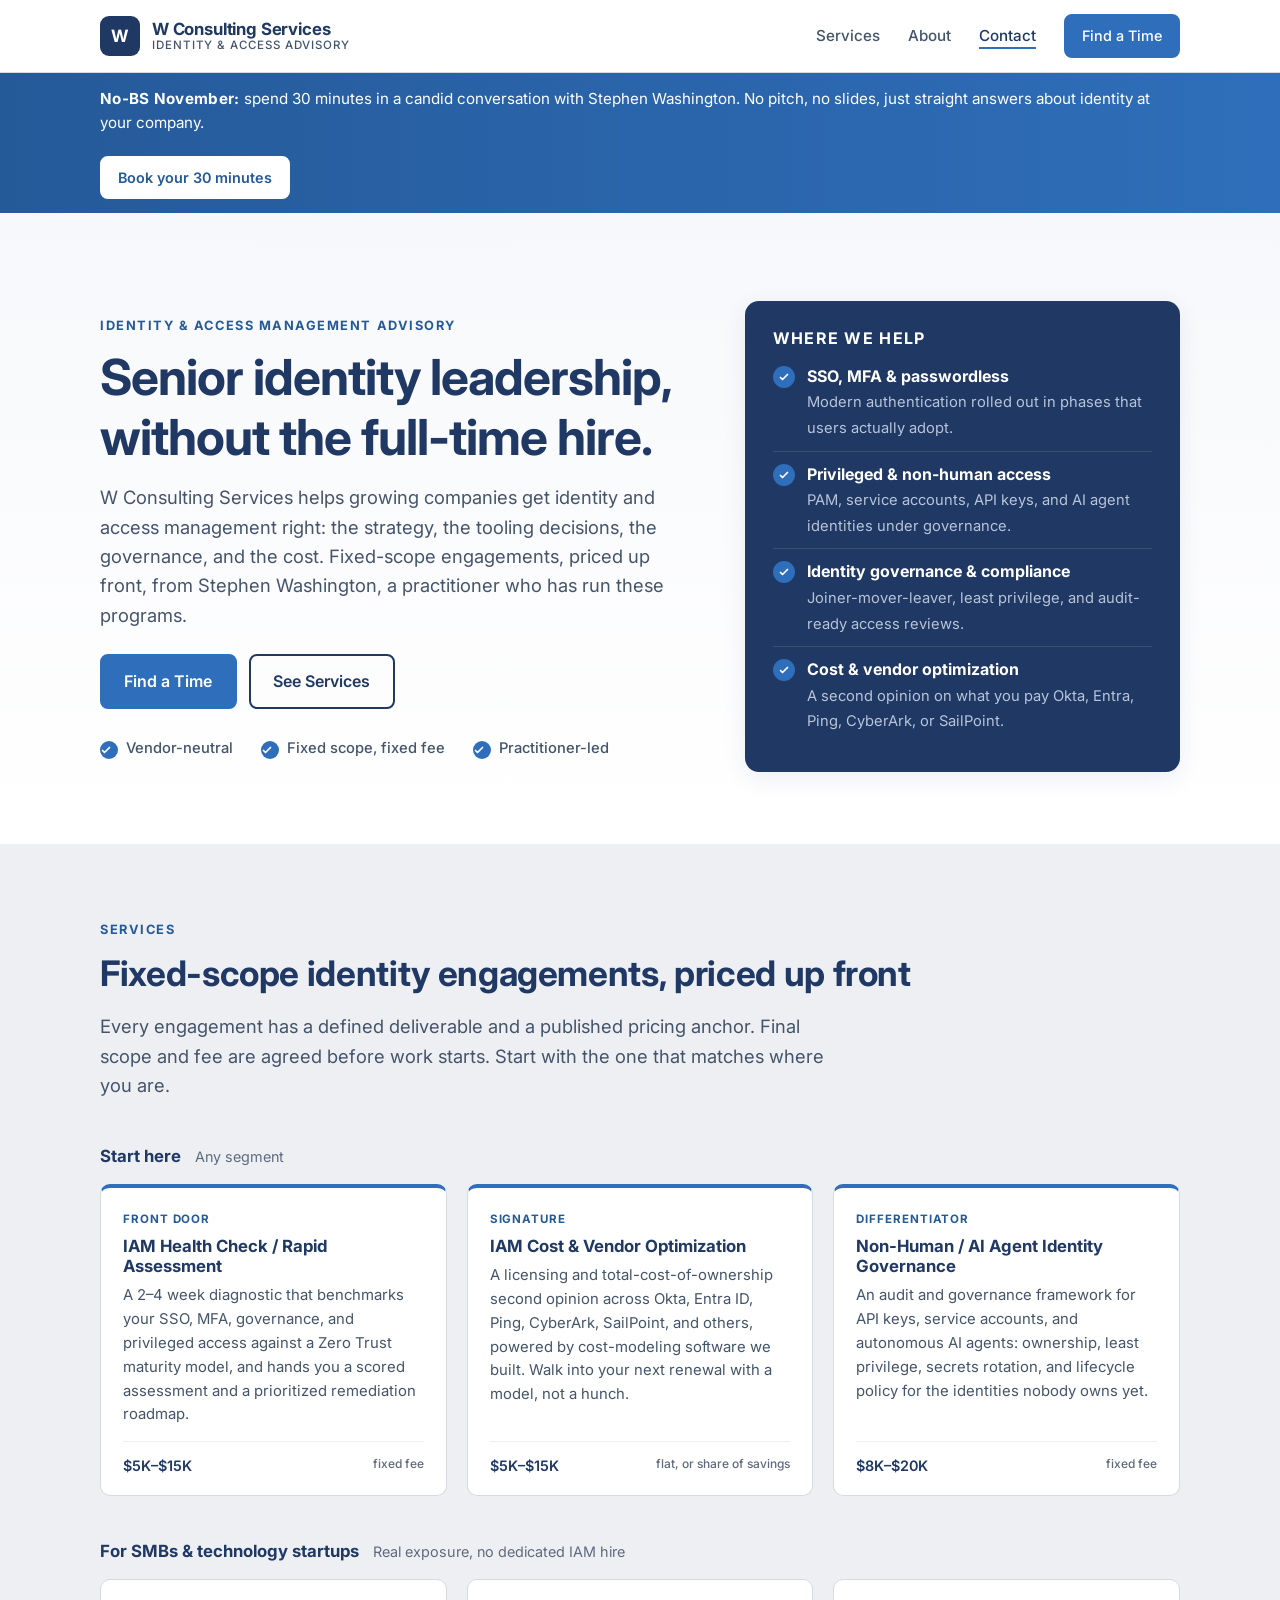
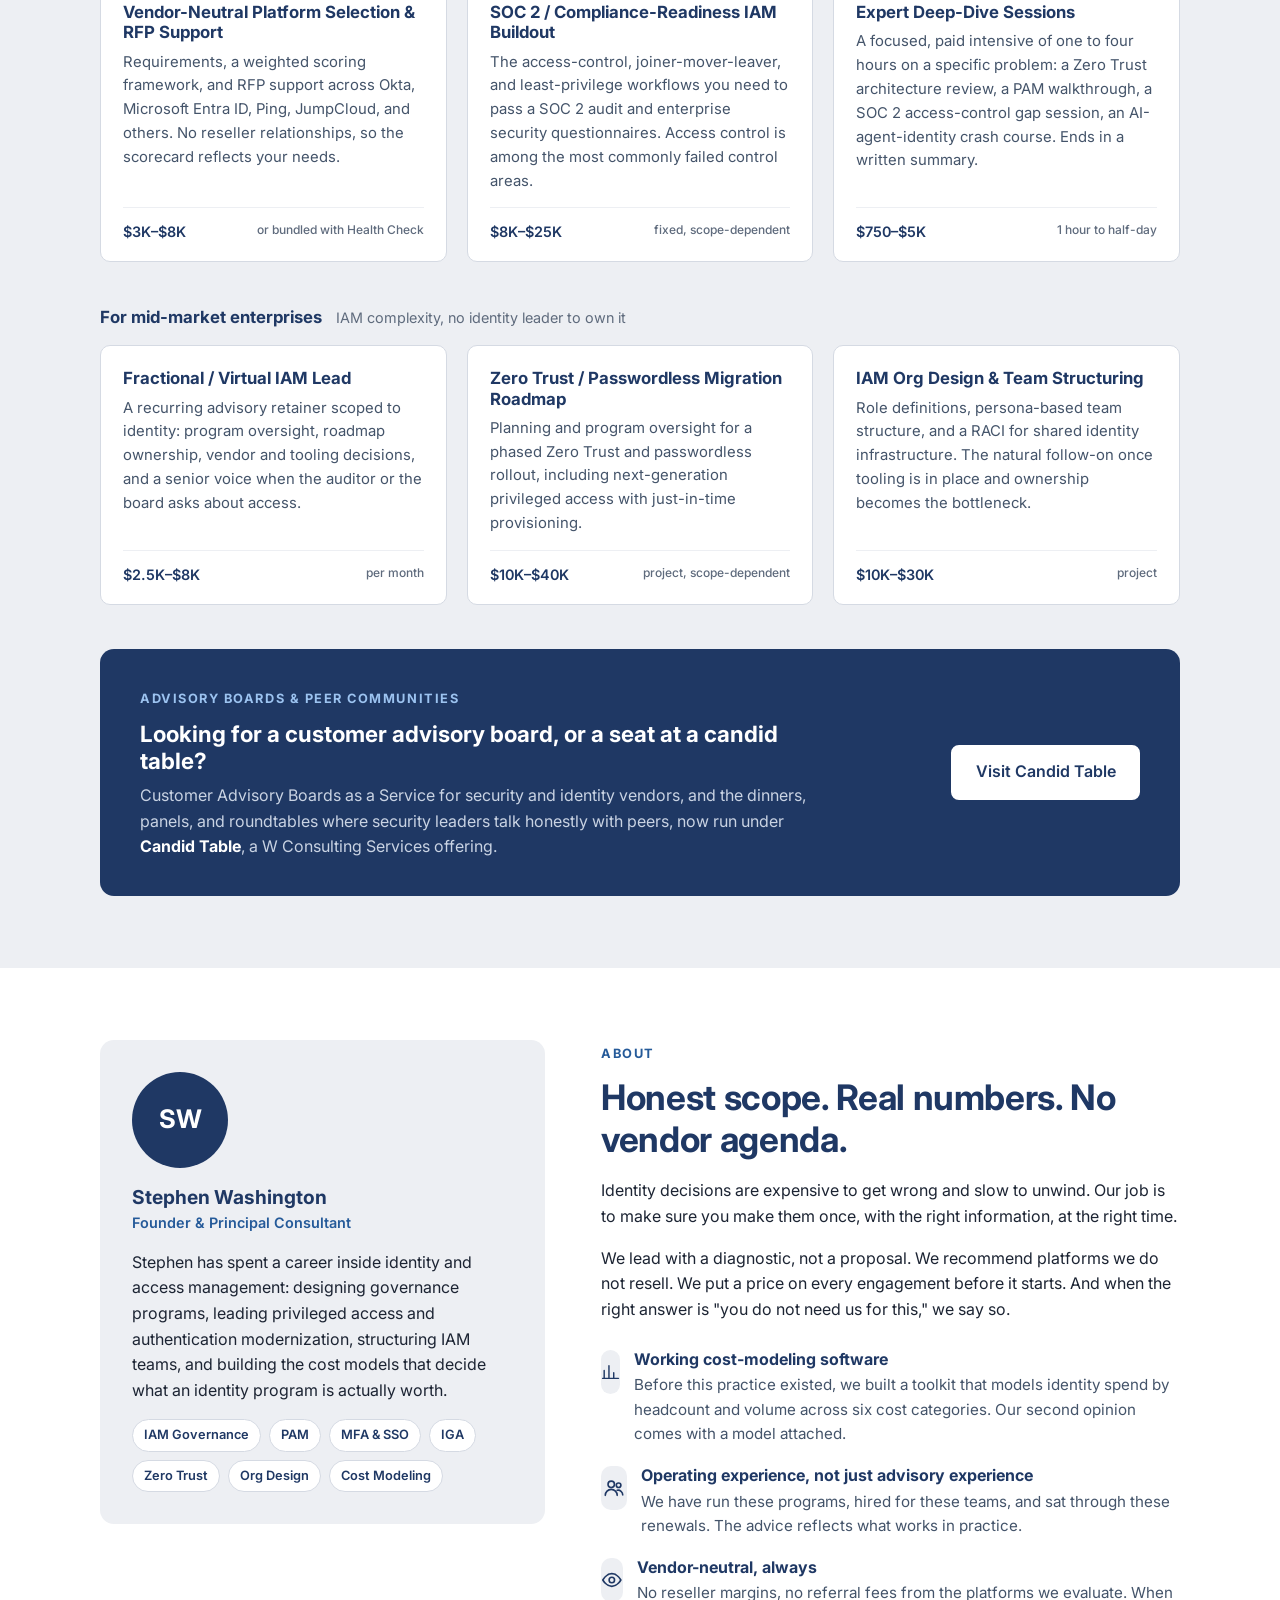
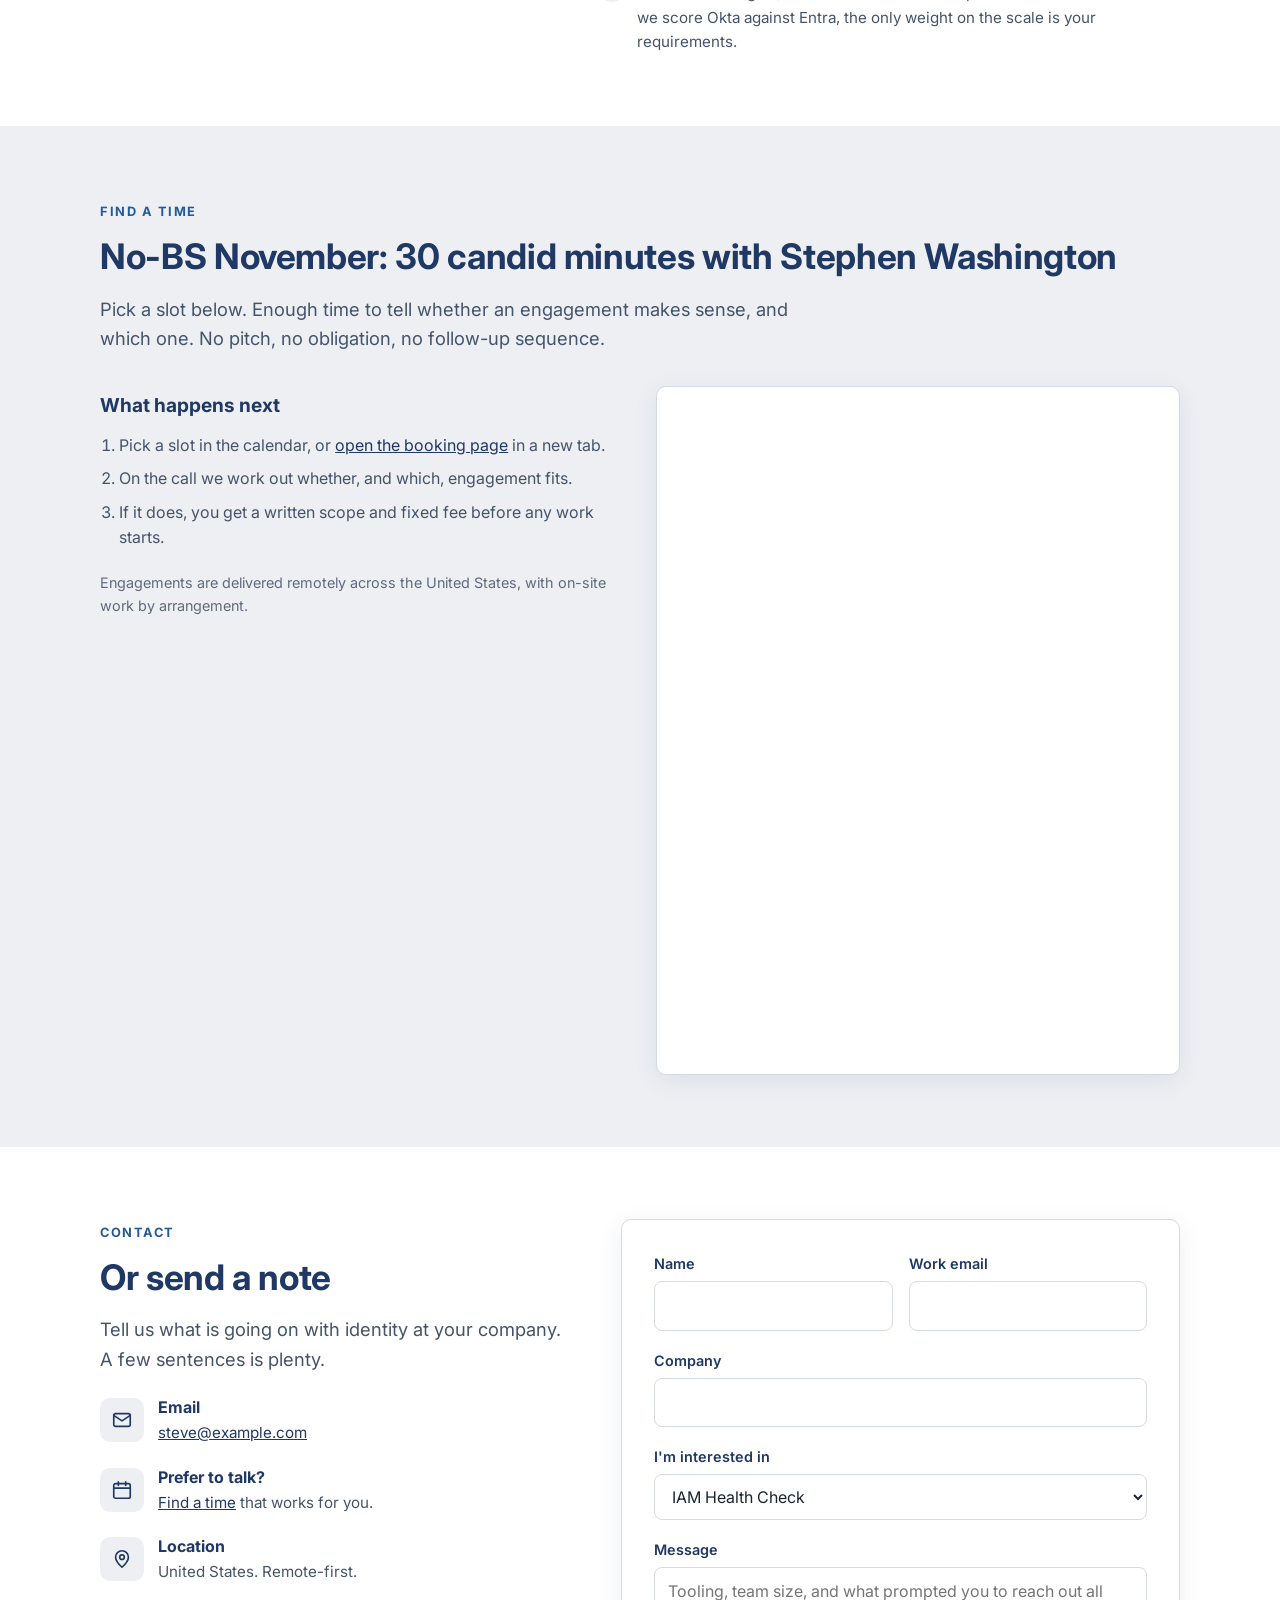
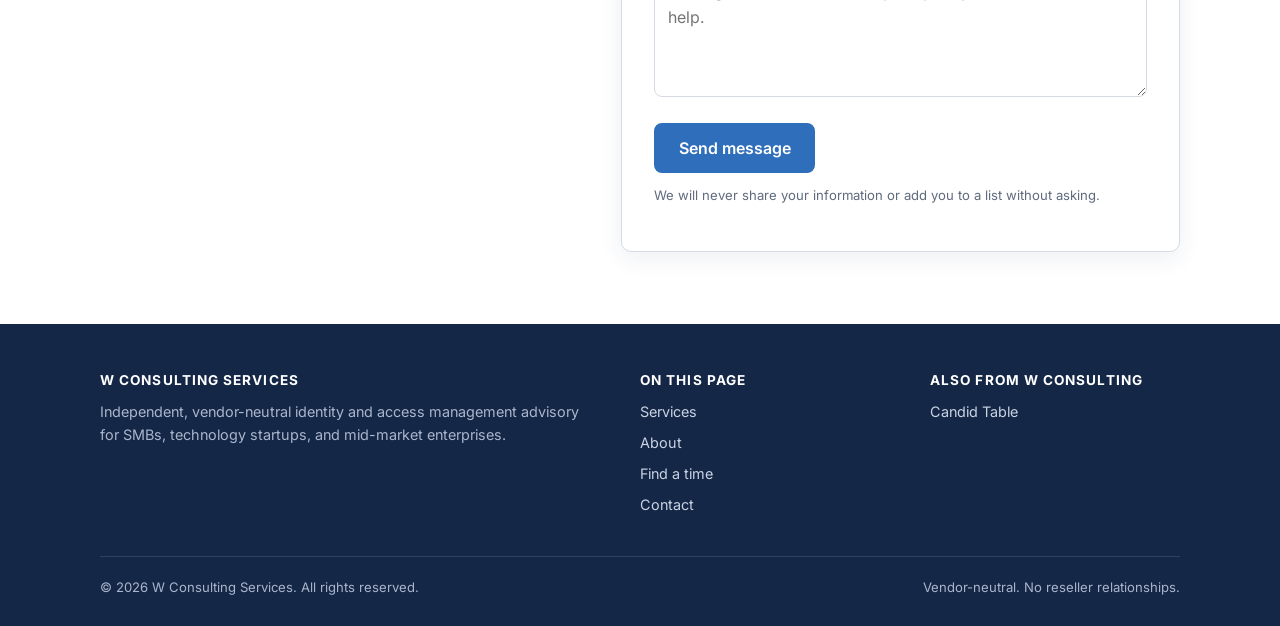
==== index.html @ 92d04540 "Switch accent color from green to professional blue Rename the accent token, use #2F6EBA for buttons" ====
<!DOCTYPE html>
<html lang="en">
<head>
<meta charset="utf-8">
<meta name="viewport" content="width=device-width, initial-scale=1">
<title>W Consulting Services | Vendor-Neutral IAM Advisory</title>
<meta name="description" content="W Consulting Services is an independent identity and access management advisory practice for SMBs, technology startups, and mid-market enterprises. Fixed-scope engagements, vendor-neutral advice.">
<link rel="preconnect" href="https://fonts.googleapis.com">
<link rel="preconnect" href="https://fonts.gstatic.com" crossorigin>
<link href="https://fonts.googleapis.com/css2?family=Inter:wght@400;500;600;700&display=swap" rel="stylesheet">
<link rel="stylesheet" href="css/styles.css">
<link rel="icon" href="data:image/svg+xml,%3Csvg xmlns='http://www.w3.org/2000/svg' viewBox='0 0 64 64'%3E%3Crect width='64' height='64' rx='14' fill='%231F3864'/%3E%3Ctext x='32' y='44' font-family='Inter,Arial,sans-serif' font-size='36' font-weight='700' fill='%23FFFFFF' text-anchor='middle'%3EW%3C/text%3E%3C/svg%3E">
</head>
<body>
<header class="site-header">
  <div class="container nav">
    <a class="brand" href="#top" aria-label="W Consulting Services home">
      <span class="brand-mark"><svg width="24" height="24" viewBox="0 0 24 24" aria-hidden="true"><text x="12" y="18" font-family="Inter,Arial,sans-serif" font-size="17" font-weight="700" fill="#FFFFFF" text-anchor="middle">W</text></svg></span>
      <span class="brand-name">W Consulting Services<small>Identity &amp; Access Advisory</small></span>
    </a>
    <button class="nav-toggle" aria-label="Toggle navigation" aria-expanded="false" aria-controls="nav-links"><span></span><span></span><span></span></button>
    <ul class="nav-links" id="nav-links">
      <li><a href="#services">Services</a></li>
      <li><a href="#about">About</a></li>
      <li><a href="#contact">Contact</a></li>
      <li><a class="btn btn-primary" href="#schedule">Find a Time</a></li>
    </ul>
  </div>
</header>
<main id="top">

<div class="promo" role="region" aria-label="No-BS November special">
  <div class="container">
    <span><strong>No-BS November:</strong> spend 30 minutes in a candid conversation with Stephen Washington. No pitch, no slides, just straight answers about identity at your company.</span>
    <a class="btn" data-booking href="https://calendar.app.google/3QA8uuYChjPQmaer5">Book your 30 minutes</a>
  </div>
</div>

<section class="hero">
  <div class="container hero-grid">
    <div>
      <span class="eyebrow">Identity &amp; Access Management Advisory</span>
      <h1>Senior identity leadership, without the full-time hire.</h1>
      <p class="lead">W Consulting Services helps growing companies get identity and access management right: the strategy, the tooling decisions, the governance, and the cost. Fixed-scope engagements, priced up front, from Stephen Washington, a practitioner who has run these programs.</p>
      <div class="btn-row">
        <a class="btn btn-primary" href="#schedule">Find a Time</a>
        <a class="btn btn-outline" href="#services">See Services</a>
      </div>
      <div class="trust">
        <span><span class="check"><svg width="12" height="12" viewBox="0 0 24 24" fill="none" stroke="#fff" stroke-width="3.5" stroke-linecap="round" stroke-linejoin="round"><path d="M5 13l4 4L19 7"/></svg></span>Vendor-neutral</span>
        <span><span class="check"><svg width="12" height="12" viewBox="0 0 24 24" fill="none" stroke="#fff" stroke-width="3.5" stroke-linecap="round" stroke-linejoin="round"><path d="M5 13l4 4L19 7"/></svg></span>Fixed scope, fixed fee</span>
        <span><span class="check"><svg width="12" height="12" viewBox="0 0 24 24" fill="none" stroke="#fff" stroke-width="3.5" stroke-linecap="round" stroke-linejoin="round"><path d="M5 13l4 4L19 7"/></svg></span>Practitioner-led</span>
      </div>
    </div>
    <aside class="hero-panel">
      <h3>Where we help</h3>
      <ul>
        <li><span class="check"><svg width="12" height="12" viewBox="0 0 24 24" fill="none" stroke="#fff" stroke-width="3.5" stroke-linecap="round" stroke-linejoin="round"><path d="M5 13l4 4L19 7"/></svg></span><div><strong>SSO, MFA &amp; passwordless</strong><span>Modern authentication rolled out in phases that users actually adopt.</span></div></li>
        <li><span class="check"><svg width="12" height="12" viewBox="0 0 24 24" fill="none" stroke="#fff" stroke-width="3.5" stroke-linecap="round" stroke-linejoin="round"><path d="M5 13l4 4L19 7"/></svg></span><div><strong>Privileged &amp; non-human access</strong><span>PAM, service accounts, API keys, and AI agent identities under governance.</span></div></li>
        <li><span class="check"><svg width="12" height="12" viewBox="0 0 24 24" fill="none" stroke="#fff" stroke-width="3.5" stroke-linecap="round" stroke-linejoin="round"><path d="M5 13l4 4L19 7"/></svg></span><div><strong>Identity governance &amp; compliance</strong><span>Joiner-mover-leaver, least privilege, and audit-ready access reviews.</span></div></li>
        <li><span class="check"><svg width="12" height="12" viewBox="0 0 24 24" fill="none" stroke="#fff" stroke-width="3.5" stroke-linecap="round" stroke-linejoin="round"><path d="M5 13l4 4L19 7"/></svg></span><div><strong>Cost &amp; vendor optimization</strong><span>A second opinion on what you pay Okta, Entra, Ping, CyberArk, or SailPoint.</span></div></li>
      </ul>
    </aside>
  </div>
</section>

<section class="section band" id="services">
  <div class="container">
    <span class="eyebrow">Services</span>
    <h2>Fixed-scope identity engagements, priced up front</h2>
    <p class="lead">Every engagement has a defined deliverable and a published pricing anchor. Final scope and fee are agreed before work starts. Start with the one that matches where you are.</p>

    <div class="seg-head"><h3>Start here</h3><span>Any segment</span></div>
    <div class="svc-grid">
      
        <div class="svc featured">
          <div class="tagline">Front door</div>
          <h4>IAM Health Check / Rapid Assessment</h4>
          <p>A 2&ndash;4 week diagnostic that benchmarks your SSO, MFA, governance, and privileged access against a Zero Trust maturity model, and hands you a scored assessment and a prioritized remediation roadmap.</p>
          <div class="price"><span>$5K&ndash;$15K</span><small>fixed fee</small></div>
        </div>
      
        <div class="svc featured">
          <div class="tagline">Signature</div>
          <h4>IAM Cost &amp; Vendor Optimization</h4>
          <p>A licensing and total-cost-of-ownership second opinion across Okta, Entra ID, Ping, CyberArk, SailPoint, and others, powered by cost-modeling software we built. Walk into your next renewal with a model, not a hunch.</p>
          <div class="price"><span>$5K&ndash;$15K</span><small>flat, or share of savings</small></div>
        </div>
      
        <div class="svc featured">
          <div class="tagline">Differentiator</div>
          <h4>Non-Human / AI Agent Identity Governance</h4>
          <p>An audit and governance framework for API keys, service accounts, and autonomous AI agents: ownership, least privilege, secrets rotation, and lifecycle policy for the identities nobody owns yet.</p>
          <div class="price"><span>$8K&ndash;$20K</span><small>fixed fee</small></div>
        </div>
    </div>

    <div class="seg-head"><h3>For SMBs &amp; technology startups</h3><span>Real exposure, no dedicated IAM hire</span></div>
    <div class="svc-grid">
      
        <div class="svc">
          
          <h4>Vendor-Neutral Platform Selection &amp; RFP Support</h4>
          <p>Requirements, a weighted scoring framework, and RFP support across Okta, Microsoft Entra ID, Ping, JumpCloud, and others. No reseller relationships, so the scorecard reflects your needs.</p>
          <div class="price"><span>$3K&ndash;$8K</span><small>or bundled with Health Check</small></div>
        </div>
      
        <div class="svc">
          
          <h4>SOC 2 / Compliance-Readiness IAM Buildout</h4>
          <p>The access-control, joiner-mover-leaver, and least-privilege workflows you need to pass a SOC 2 audit and enterprise security questionnaires. Access control is among the most commonly failed control areas.</p>
          <div class="price"><span>$8K&ndash;$25K</span><small>fixed, scope-dependent</small></div>
        </div>
      
        <div class="svc">
          
          <h4>Expert Deep-Dive Sessions</h4>
          <p>A focused, paid intensive of one to four hours on a specific problem: a Zero Trust architecture review, a PAM walkthrough, a SOC 2 access-control gap session, an AI-agent-identity crash course. Ends in a written summary.</p>
          <div class="price"><span>$750&ndash;$5K</span><small>1 hour to half-day</small></div>
        </div>
    </div>

    <div class="seg-head"><h3>For mid-market enterprises</h3><span>IAM complexity, no identity leader to own it</span></div>
    <div class="svc-grid">
      
        <div class="svc">
          
          <h4>Fractional / Virtual IAM Lead</h4>
          <p>A recurring advisory retainer scoped to identity: program oversight, roadmap ownership, vendor and tooling decisions, and a senior voice when the auditor or the board asks about access.</p>
          <div class="price"><span>$2.5K&ndash;$8K</span><small>per month</small></div>
        </div>
      
        <div class="svc">
          
          <h4>Zero Trust / Passwordless Migration Roadmap</h4>
          <p>Planning and program oversight for a phased Zero Trust and passwordless rollout, including next-generation privileged access with just-in-time provisioning.</p>
          <div class="price"><span>$10K&ndash;$40K</span><small>project, scope-dependent</small></div>
        </div>
      
        <div class="svc">
          
          <h4>IAM Org Design &amp; Team Structuring</h4>
          <p>Role definitions, persona-based team structure, and a RACI for shared identity infrastructure. The natural follow-on once tooling is in place and ownership becomes the bottleneck.</p>
          <div class="price"><span>$10K&ndash;$30K</span><small>project</small></div>
        </div>
    </div>

    <div class="ct-band" style="margin-top:44px">
      <div>
        <span class="eyebrow">Advisory boards &amp; peer communities</span>
        <h3>Looking for a customer advisory board, or a seat at a candid table?</h3>
        <p>Customer Advisory Boards as a Service for security and identity vendors, and the dinners, panels, and roundtables where security leaders talk honestly with peers, now run under <strong style="color:#fff">Candid Table</strong>, a W Consulting Services offering.</p>
      </div>
      <div class="btn-row"><a class="btn btn-primary" href="https://candidtable.com" target="_blank" rel="noopener">Visit Candid Table</a></div>
    </div>
  </div>
</section>

<section class="section" id="about">
  <div class="container about-grid">
    <div class="founder-card">
      <div class="founder-avatar" style="font-size:1.6rem">SW</div>
      <h3>Stephen Washington</h3>
      <div class="role">Founder &amp; Principal Consultant</div>
      <p>Stephen has spent a career inside identity and access management: designing governance programs, leading privileged access and authentication modernization, structuring IAM teams, and building the cost models that decide what an identity program is actually worth.</p>
      <div class="chips">
        <span class="chip">IAM Governance</span><span class="chip">PAM</span><span class="chip">MFA &amp; SSO</span><span class="chip">IGA</span><span class="chip">Zero Trust</span><span class="chip">Org Design</span><span class="chip">Cost Modeling</span>
      </div>
    </div>
    <div>
      <span class="eyebrow">About</span>
      <h2>Honest scope. Real numbers. No vendor agenda.</h2>
      <p>Identity decisions are expensive to get wrong and slow to unwind. Our job is to make sure you make them once, with the right information, at the right time.</p>
      <p>We lead with a diagnostic, not a proposal. We recommend platforms we do not resell. We put a price on every engagement before it starts. And when the right answer is "you do not need us for this," we say so.</p>
      <div class="features" style="margin-top:28px;grid-template-columns:1fr">
        <div class="feature"><div class="icon"><svg width="22" height="22" viewBox="0 0 24 24" fill="none" stroke="currentColor" stroke-width="1.8" stroke-linecap="round" stroke-linejoin="round"><path d="M4 20V10M10 20V4M16 20v-7M22 20H2"/></svg></div><div><h4>Working cost-modeling software</h4><p>Before this practice existed, we built a toolkit that models identity spend by headcount and volume across six cost categories. Our second opinion comes with a model attached.</p></div></div>
        <div class="feature"><div class="icon"><svg width="22" height="22" viewBox="0 0 24 24" fill="none" stroke="currentColor" stroke-width="1.8" stroke-linecap="round" stroke-linejoin="round"><circle cx="9" cy="8" r="3.5"/><path d="M2.5 20a6.5 6.5 0 0113 0"/><circle cx="17" cy="9" r="2.5"/><path d="M15.5 14.5a5 5 0 016 5"/></svg></div><div><h4>Operating experience, not just advisory experience</h4><p>We have run these programs, hired for these teams, and sat through these renewals. The advice reflects what works in practice.</p></div></div>
        <div class="feature"><div class="icon"><svg width="22" height="22" viewBox="0 0 24 24" fill="none" stroke="currentColor" stroke-width="1.8" stroke-linecap="round" stroke-linejoin="round"><path d="M2 12s4-7 10-7 10 7 10 7-4 7-10 7S2 12 2 12z"/><circle cx="12" cy="12" r="3"/></svg></div><div><h4>Vendor-neutral, always</h4><p>No reseller margins, no referral fees from the platforms we evaluate. When we score Okta against Entra, the only weight on the scale is your requirements.</p></div></div>
      </div>
    </div>
  </div>
</section>

<section class="section band" id="schedule">
  <div class="container">
    <span class="eyebrow">Find a time</span>
    <h2>No-BS November: 30 candid minutes with Stephen Washington</h2>
    <p class="lead">Pick a slot below. Enough time to tell whether an engagement makes sense, and which one. No pitch, no obligation, no follow-up sequence.</p>
    <div class="schedule-grid" style="margin-top:32px">
      <div>
        <h3 style="margin-top:8px">What happens next</h3>
        <ol style="padding-left:1.2rem;color:#44546A">
          <li style="margin-bottom:8px">Pick a slot in the calendar, or <a data-booking href="https://calendar.app.google/3QA8uuYChjPQmaer5">open the booking page</a> in a new tab.</li>
          <li style="margin-bottom:8px">On the call we work out whether, and which, engagement fits.</li>
          <li>If it does, you get a written scope and fixed fee before any work starts.</li>
        </ol>
        <p class="muted" style="font-size:.9rem;margin-top:20px">Engagements are delivered remotely across the United States, with on-site work by arrangement.</p>
      </div>
      <div class="schedule-slot" id="schedule-slot">
        <div>
          <div class="icon"><svg width="22" height="22" viewBox="0 0 24 24" fill="none" stroke="currentColor" stroke-width="1.8" stroke-linecap="round" stroke-linejoin="round"><rect x="3" y="5" width="18" height="16" rx="2"/><path d="M3 10h18M8 3v4M16 3v4"/></svg></div>
          <h3>Scheduling opens soon</h3>
          <p class="muted" style="margin-bottom:16px">Until then, email <a data-email href="#">steve@example.com</a> with a few times that work for you and we will confirm one.</p>
          <a class="btn btn-primary" id="schedule-link" data-email href="#">Email to find a time</a>
        </div>
      </div>
    </div>
  </div>
</section>

<section class="section" id="contact">
  <div class="container contact-grid">
    <div>
      <span class="eyebrow">Contact</span>
      <h2>Or send a note</h2>
      <p class="lead">Tell us what is going on with identity at your company. A few sentences is plenty.</p>
      <div class="contact-item" style="margin-top:24px"><div class="icon"><svg width="22" height="22" viewBox="0 0 24 24" fill="none" stroke="currentColor" stroke-width="1.8" stroke-linecap="round" stroke-linejoin="round"><rect x="3" y="5" width="18" height="14" rx="2"/><path d="M3 7l9 6 9-6"/></svg></div><div><h4>Email</h4><p><a data-email href="#">steve@example.com</a></p></div></div>
      <div class="contact-item"><div class="icon"><svg width="22" height="22" viewBox="0 0 24 24" fill="none" stroke="currentColor" stroke-width="1.8" stroke-linecap="round" stroke-linejoin="round"><rect x="3" y="5" width="18" height="16" rx="2"/><path d="M3 10h18M8 3v4M16 3v4"/></svg></div><div><h4>Prefer to talk?</h4><p><a href="#schedule">Find a time</a> that works for you.</p></div></div>
      <div class="contact-item"><div class="icon"><svg width="22" height="22" viewBox="0 0 24 24" fill="none" stroke="currentColor" stroke-width="1.8" stroke-linecap="round" stroke-linejoin="round"><path d="M12 21s7-6.5 7-11a7 7 0 10-14 0c0 4.5 7 11 7 11z"/><circle cx="12" cy="10" r="2.5"/></svg></div><div><h4>Location</h4><p>United States. Remote-first.</p></div></div>
    </div>
    <form class="form" id="contact-form">
      <div class="form-row">
        <div><label for="name">Name</label><input id="name" name="name" type="text" required autocomplete="name"></div>
        <div><label for="email">Work email</label><input id="email" name="email" type="email" required autocomplete="email"></div>
      </div>
      <label for="company">Company</label><input id="company" name="company" type="text" autocomplete="organization">
      <label for="topic">I'm interested in</label>
      <select id="topic" name="topic">
        <option value="IAM Health Check">IAM Health Check</option>
        <option value="Cost and vendor optimization">IAM cost &amp; vendor optimization</option>
        <option value="AI agent / non-human identity governance">AI agent / non-human identity governance</option>
        <option value="Platform selection">Platform selection &amp; RFP support</option>
        <option value="SOC 2 IAM buildout">SOC 2 / compliance-readiness buildout</option>
        <option value="Fractional IAM Lead">Fractional IAM Lead</option>
        <option value="Zero Trust / passwordless roadmap">Zero Trust / passwordless roadmap</option>
        <option value="IAM org design">IAM org design</option>
        <option value="Expert deep-dive session">Expert deep-dive session</option>
        <option value="Something else">Something else</option>
      </select>
      <label for="message">Message</label>
      <textarea id="message" name="message" placeholder="Tooling, team size, and what prompted you to reach out all help."></textarea>
      <button class="btn btn-primary" type="submit">Send message</button>
      <p class="form-note">We will never share your information or add you to a list without asking.</p>
    </form>
  </div>
</section>

</main>
<footer class="site-footer">
  <div class="container">
    <div class="footer-grid">
      <div>
        <h4>W Consulting Services</h4>
        <p>Independent, vendor-neutral identity and access management advisory for SMBs, technology startups, and mid-market enterprises.</p>
      </div>
      <div>
        <h4>On this page</h4>
        <ul>
          <li><a href="#services">Services</a></li>
          <li><a href="#about">About</a></li>
          <li><a href="#schedule">Find a time</a></li>
          <li><a href="#contact">Contact</a></li>
        </ul>
      </div>
      <div>
        <h4>Also from W Consulting</h4>
        <ul>
          <li><a href="https://candidtable.com" target="_blank" rel="noopener">Candid Table</a></li>
        </ul>
      </div>
    </div>
    <div class="footer-bottom">
      <span>&copy; <span id="year">2026</span> W Consulting Services. All rights reserved.</span>
      <span>Vendor-neutral. No reseller relationships.</span>
    </div>
  </div>
</footer>
<script src="js/main.js"></script>
</body>
</html>
---- css/styles.css ----
/* W Consulting Services — shared styles */
:root {
  --navy: #1F3864;
  --navy-deep: #152747;
  --slate: #44546A;
  --accent: #2F6EBA;      /* professional blue accent */
  --accent-dark: #255A99;
  --gray: #EDEFF3;
  --gray-mid: #D5DAE3;
  --ink: #1C2433;
  --muted: #5F6B7D;
  --white: #FFFFFF;
  --radius: 10px;
  --shadow: 0 6px 24px rgba(31, 56, 100, 0.08);
  --max: 1120px;
}

* { box-sizing: border-box; }
html { scroll-behavior: smooth; }
body {
  margin: 0;
  font-family: "Inter", system-ui, -apple-system, "Segoe UI", Roboto, Helvetica, Arial, sans-serif;
  color: var(--ink);
  background: var(--white);
  line-height: 1.6;
  -webkit-font-smoothing: antialiased;
}
a { color: var(--navy); }
img, svg { max-width: 100%; }
h1, h2, h3, h4 { color: var(--navy); line-height: 1.2; margin: 0 0 0.5em; font-weight: 700; }
h1 { font-size: clamp(2rem, 4.5vw, 3.1rem); letter-spacing: -0.02em; }
h2 { font-size: clamp(1.6rem, 3vw, 2.2rem); letter-spacing: -0.01em; }
h3 { font-size: 1.2rem; }
p { margin: 0 0 1em; }
.container { max-width: var(--max); margin: 0 auto; padding: 0 20px; }
.eyebrow {
  display: inline-block;
  color: var(--accent-dark);
  font-size: 0.8rem;
  font-weight: 700;
  letter-spacing: 0.12em;
  text-transform: uppercase;
  margin-bottom: 0.75rem;
}
.lead { font-size: 1.15rem; color: var(--slate); max-width: 46rem; }
.muted { color: var(--muted); }
.center { text-align: center; }
.section { padding: 72px 0; }
.section-tight { padding: 48px 0; }
.band { background: var(--gray); }
.band-navy { background: var(--navy); color: #DCE3EF; }
.band-navy h2, .band-navy h3 { color: var(--white); }
.band-navy .eyebrow, .ct-band .eyebrow { color: #9CC3F0; }
.band-navy .lead { color: #C9D3E3; }

/* Buttons */
.btn {
  display: inline-block;
  padding: 0.8rem 1.4rem;
  border-radius: 8px;
  font-weight: 600;
  text-decoration: none;
  border: 2px solid transparent;
  transition: background 0.15s, color 0.15s, border-color 0.15s;
  cursor: pointer;
  font-size: 1rem;
  font-family: inherit;
}
.btn-primary { background: var(--accent); color: var(--white); border-color: var(--accent); }
.btn-primary:hover { background: var(--accent-dark); border-color: var(--accent-dark); }
.btn-outline { background: transparent; color: var(--navy); border-color: var(--navy); }
.btn-outline:hover { background: var(--navy); color: var(--white); }
.band-navy .btn-outline { color: var(--white); border-color: rgba(255,255,255,0.6); }
.band-navy .btn-outline:hover { background: var(--white); color: var(--navy); }
.btn-row { display: flex; flex-wrap: wrap; gap: 12px; margin-top: 1.5rem; }

/* Header */
.site-header {
  position: sticky; top: 0; z-index: 50;
  background: var(--white);
  border-bottom: 1px solid var(--gray-mid);
}
.nav {
  display: flex; align-items: center; justify-content: space-between;
  height: 72px;
}
.brand { display: flex; align-items: center; gap: 12px; text-decoration: none; color: var(--navy); }
.brand-mark {
  width: 40px; height: 40px; border-radius: 9px;
  background: var(--navy);
  display: grid; place-items: center;
  flex-shrink: 0;
}
.brand-name { font-weight: 700; font-size: 1.05rem; letter-spacing: -0.01em; line-height: 1.1; }
.brand-name small { display: block; font-weight: 500; font-size: 0.72rem; color: var(--slate); letter-spacing: 0.08em; text-transform: uppercase; }
.nav-links { display: flex; align-items: center; gap: 28px; list-style: none; margin: 0; padding: 0; }
.nav-links a { text-decoration: none; color: var(--slate); font-weight: 500; font-size: 0.95rem; }
.nav-links a:hover, .nav-links a[aria-current="page"] { color: var(--navy); }
.nav-links a[aria-current="page"] { border-bottom: 2px solid var(--accent); padding-bottom: 2px; }
.nav-links .btn { padding: 0.55rem 1rem; font-size: 0.9rem; color: var(--white); }
.nav-toggle {
  display: none; background: none; border: 0; padding: 8px; cursor: pointer;
}
.nav-toggle span { display: block; width: 24px; height: 2px; background: var(--navy); margin: 5px 0; transition: transform 0.2s, opacity 0.2s; }

/* Hero */
.hero { padding: 88px 0 72px; background: linear-gradient(180deg, #F7F8FB 0%, var(--white) 100%); }
.hero-grid { display: grid; grid-template-columns: 1.15fr 0.85fr; gap: 56px; align-items: center; }
.hero h1 { margin-bottom: 1rem; }
.hero-panel {
  background: var(--navy); color: #DCE3EF; border-radius: 14px; padding: 28px;
  box-shadow: var(--shadow);
}
.hero-panel h3 { color: var(--white); font-size: 1rem; letter-spacing: 0.08em; text-transform: uppercase; margin-bottom: 1rem; }
.hero-panel ul { list-style: none; margin: 0; padding: 0; }
.hero-panel li { padding: 10px 0; border-top: 1px solid rgba(255,255,255,0.12); display: flex; gap: 12px; align-items: flex-start; }
.hero-panel li:first-child { border-top: 0; padding-top: 0; }
.hero-panel li strong { color: var(--white); display: block; }
.hero-panel li span { font-size: 0.92rem; color: #B8C4D8; }
.check { flex-shrink: 0; width: 22px; height: 22px; border-radius: 50%; background: var(--accent); display: grid; place-items: center; margin-top: 2px; }

/* Stats */
.stats { display: grid; grid-template-columns: repeat(4, 1fr); gap: 20px; }
.stat {
  background: var(--white); border: 1px solid var(--gray-mid); border-radius: var(--radius);
  padding: 22px 20px; border-top: 4px solid var(--accent);
}
.stat .num { font-size: 1.9rem; font-weight: 700; color: var(--navy); letter-spacing: -0.02em; line-height: 1.1; }
.stat .label { color: var(--slate); font-size: 0.92rem; margin-top: 6px; }
.stat .src { color: var(--muted); font-size: 0.75rem; margin-top: 8px; }

/* Cards */
.grid-3 { display: grid; grid-template-columns: repeat(3, 1fr); gap: 24px; }
.grid-2 { display: grid; grid-template-columns: repeat(2, 1fr); gap: 24px; }
.card {
  background: var(--white); border: 1px solid var(--gray-mid); border-radius: var(--radius);
  padding: 28px; box-shadow: var(--shadow); display: flex; flex-direction: column;
}
.card h3 { margin-top: 0.5rem; }
.card p { color: var(--slate); font-size: 0.97rem; }
.card .tag {
  display: inline-block; font-size: 0.72rem; font-weight: 700; letter-spacing: 0.08em; text-transform: uppercase;
  color: var(--navy); background: var(--gray); padding: 4px 10px; border-radius: 999px;
}
.card .price { margin-top: auto; padding-top: 14px; border-top: 1px solid var(--gray); font-weight: 600; color: var(--navy); font-size: 0.95rem; }
.card .price small { display: block; color: var(--muted); font-weight: 500; font-size: 0.8rem; }
.card-link { text-decoration: none; color: var(--accent-dark); font-weight: 600; margin-top: 12px; }
.icon {
  width: 44px; height: 44px; border-radius: 10px; background: var(--gray);
  display: grid; place-items: center; color: var(--navy);
}

/* Segments */
.segments { display: grid; grid-template-columns: repeat(3, 1fr); gap: 24px; }
.segment { padding: 28px; border-radius: var(--radius); background: rgba(255,255,255,0.06); border: 1px solid rgba(255,255,255,0.14); }
.segment h3 { font-size: 1.1rem; }
.segment p { color: #C9D3E3; font-size: 0.95rem; }
.segment ul { padding-left: 1.1rem; margin: 0.5rem 0 0; color: #DCE3EF; font-size: 0.92rem; }
.segment li { margin-bottom: 4px; }

/* Flywheel */
.flywheel { display: grid; grid-template-columns: repeat(3, 1fr); gap: 0; align-items: stretch; position: relative; }
.flywheel .step { padding: 28px; background: var(--white); border: 1px solid var(--gray-mid); position: relative; }
.flywheel .step:first-child { border-radius: var(--radius) 0 0 var(--radius); }
.flywheel .step:last-child { border-radius: 0 var(--radius) var(--radius) 0; }
.flywheel .step + .step { border-left: 0; }
.flywheel .n {
  width: 34px; height: 34px; border-radius: 50%; background: var(--accent); color: var(--white);
  display: grid; place-items: center; font-weight: 700; margin-bottom: 12px;
}
.flywheel .step p { color: var(--slate); font-size: 0.95rem; margin: 0; }

/* Tables */
.table-wrap { overflow-x: auto; border: 1px solid var(--gray-mid); border-radius: var(--radius); background: var(--white); }
table { width: 100%; border-collapse: collapse; font-size: 0.95rem; }
th, td { text-align: left; padding: 14px 16px; vertical-align: top; }
thead th { background: var(--navy); color: var(--white); font-weight: 600; font-size: 0.85rem; letter-spacing: 0.04em; text-transform: uppercase; }
tbody tr:nth-child(even) { background: var(--gray); }
tbody th { font-weight: 600; color: var(--navy); width: 24%; }
td strong { color: var(--navy); }

/* Service detail */
.service-list { display: grid; gap: 20px; }
.service {
  display: grid; grid-template-columns: 56px 1fr 220px; gap: 24px;
  background: var(--white); border: 1px solid var(--gray-mid); border-radius: var(--radius); padding: 26px 28px;
}
.service .num { font-size: 1.6rem; font-weight: 700; color: var(--gray-mid); line-height: 1; }
.service h3 { margin: 0 0 6px; }
.service .fit { color: var(--accent-dark); font-size: 0.85rem; font-weight: 600; margin-bottom: 10px; }
.service p { color: var(--slate); font-size: 0.97rem; margin-bottom: 0.5em; }
.service .why { font-size: 0.9rem; color: var(--muted); }
.service .pricing { background: var(--gray); border-radius: 8px; padding: 16px; align-self: start; }
.service .pricing .lbl { font-size: 0.72rem; letter-spacing: 0.08em; text-transform: uppercase; color: var(--slate); font-weight: 700; }
.service .pricing .amt { font-size: 1.15rem; font-weight: 700; color: var(--navy); margin-top: 4px; }
.service .pricing .note { font-size: 0.82rem; color: var(--muted); margin-top: 4px; }
.service.featured { border-left: 4px solid var(--accent); }

/* Tiers */
.tiers { display: grid; grid-template-columns: repeat(2, 1fr); gap: 24px; }
.tier { background: var(--white); border: 1px solid var(--gray-mid); border-radius: var(--radius); padding: 30px; box-shadow: var(--shadow); }
.tier.highlight { border-color: var(--accent); }
.tier .amt { font-size: 1.7rem; font-weight: 700; color: var(--navy); margin: 8px 0 2px; letter-spacing: -0.02em; }
.tier .per { color: var(--muted); font-size: 0.9rem; margin-bottom: 18px; }
.tier ul { list-style: none; padding: 0; margin: 0 0 20px; }
.tier li { padding: 9px 0; border-top: 1px solid var(--gray); color: var(--slate); font-size: 0.95rem; display: flex; gap: 10px; }
.tier li .check { width: 18px; height: 18px; margin-top: 3px; }

/* Feature list */
.features { display: grid; grid-template-columns: repeat(2, 1fr); gap: 20px 32px; }
.feature { display: flex; gap: 14px; }
.feature h4 { margin: 0 0 4px; font-size: 1rem; }
.feature p { margin: 0; color: var(--slate); font-size: 0.95rem; }

/* About */
.about-grid { display: grid; grid-template-columns: 1fr 1.3fr; gap: 56px; align-items: start; }
.founder-card { background: var(--gray); border-radius: 14px; padding: 32px; }
.founder-avatar {
  width: 96px; height: 96px; border-radius: 50%; background: var(--navy); color: var(--white);
  display: grid; place-items: center; font-size: 2.2rem; font-weight: 700; margin-bottom: 18px;
}
.founder-card h3 { margin-bottom: 2px; }
.founder-card .role { color: var(--accent-dark); font-weight: 600; font-size: 0.9rem; margin-bottom: 16px; }
.chips { display: flex; flex-wrap: wrap; gap: 8px; margin-top: 12px; }
.chip { background: var(--white); border: 1px solid var(--gray-mid); color: var(--navy); font-size: 0.8rem; font-weight: 600; padding: 5px 11px; border-radius: 999px; }
.principles { display: grid; grid-template-columns: repeat(3, 1fr); gap: 24px; }

/* Contact */
.contact-grid { display: grid; grid-template-columns: 1fr 1.2fr; gap: 56px; align-items: start; }
.form { background: var(--white); border: 1px solid var(--gray-mid); border-radius: var(--radius); padding: 32px; box-shadow: var(--shadow); }
.form label { display: block; font-weight: 600; font-size: 0.9rem; color: var(--navy); margin-bottom: 6px; }
.form input, .form select, .form textarea {
  width: 100%; padding: 11px 13px; border: 1px solid var(--gray-mid); border-radius: 8px;
  font: inherit; color: var(--ink); background: var(--white); margin-bottom: 18px;
}
.form input:focus, .form select:focus, .form textarea:focus { outline: 2px solid var(--accent); outline-offset: 1px; border-color: var(--accent); }
.form textarea { min-height: 130px; resize: vertical; }
.form-row { display: grid; grid-template-columns: 1fr 1fr; gap: 16px; }
.form-note { font-size: 0.82rem; color: var(--muted); margin-top: 12px; }
.contact-item { display: flex; gap: 14px; margin-bottom: 22px; }
.contact-item h4 { margin: 0 0 4px; font-size: 1rem; }
.contact-item p { margin: 0; color: var(--slate); font-size: 0.95rem; }

/* CTA */
.cta { text-align: center; }
.cta h2 { margin-bottom: 0.5rem; }
.cta p { max-width: 40rem; margin: 0 auto 1.5rem; }

/* Footer */
.site-footer { background: var(--navy-deep); color: #A9B6CC; padding: 48px 0 28px; font-size: 0.9rem; }
.footer-grid { display: grid; grid-template-columns: 2fr 1fr 1fr; gap: 40px; margin-bottom: 32px; }
.site-footer h4 { color: var(--white); font-size: 0.85rem; letter-spacing: 0.08em; text-transform: uppercase; margin-bottom: 12px; }
.site-footer ul { list-style: none; padding: 0; margin: 0; }
.site-footer li { margin-bottom: 8px; }
.site-footer a { color: #C9D3E3; text-decoration: none; }
.site-footer a:hover { color: var(--white); }
.footer-bottom { border-top: 1px solid rgba(255,255,255,0.12); padding-top: 20px; display: flex; justify-content: space-between; flex-wrap: wrap; gap: 8px; font-size: 0.82rem; }

/* Responsive */
@media (max-width: 960px) {
  .hero-grid, .about-grid, .contact-grid { grid-template-columns: 1fr; gap: 36px; }
  .stats { grid-template-columns: repeat(2, 1fr); }
  .grid-3, .segments, .principles { grid-template-columns: 1fr 1fr; }
  .service { grid-template-columns: 1fr; gap: 14px; }
  .service .num { display: none; }
  .flywheel { grid-template-columns: 1fr; }
  .flywheel .step:first-child { border-radius: var(--radius) var(--radius) 0 0; }
  .flywheel .step:last-child { border-radius: 0 0 var(--radius) var(--radius); }
  .flywheel .step + .step { border-left: 1px solid var(--gray-mid); border-top: 0; }
  .footer-grid { grid-template-columns: 1fr 1fr; }
}
@media (max-width: 720px) {
  .section { padding: 56px 0; }
  .hero { padding: 56px 0 48px; }
  .nav-toggle { display: block; }
  .nav-links {
    display: none; position: absolute; left: 0; right: 0; top: 72px;
    flex-direction: column; align-items: stretch; gap: 0;
    background: var(--white); border-bottom: 1px solid var(--gray-mid); padding: 8px 20px 16px;
  }
  .nav-links.open { display: flex; }
  .nav-links li { padding: 10px 0; border-top: 1px solid var(--gray); }
  .nav-links li:first-child { border-top: 0; }
  .nav-links .btn { display: inline-block; margin-top: 6px; }
  .nav-toggle.open span:nth-child(1) { transform: translateY(7px) rotate(45deg); }
  .nav-toggle.open span:nth-child(2) { opacity: 0; }
  .nav-toggle.open span:nth-child(3) { transform: translateY(-7px) rotate(-45deg); }
  .grid-3, .grid-2, .segments, .principles, .tiers, .features, .form-row, .footer-grid { grid-template-columns: 1fr; }
  .stats { grid-template-columns: 1fr 1fr; gap: 12px; }
  .stat .num { font-size: 1.5rem; }
}
@media (max-width: 420px) {
  .stats { grid-template-columns: 1fr; }
}

/* ---- Landing page additions ---- */
.nav-links a.active { color: var(--navy); border-bottom: 2px solid var(--accent); padding-bottom: 2px; }
.trust { display: flex; flex-wrap: wrap; gap: 10px 28px; margin-top: 28px; color: var(--slate); font-size: 0.92rem; font-weight: 500; }
.trust span { display: inline-flex; align-items: center; gap: 8px; }
.trust .check { width: 18px; height: 18px; }
.seg-head { display: flex; align-items: baseline; gap: 14px; margin: 44px 0 16px; }
.seg-head h3 { margin: 0; font-size: 1.05rem; }
.seg-head span { color: var(--muted); font-size: 0.9rem; }
.svc-grid { display: grid; grid-template-columns: repeat(3, 1fr); gap: 20px; }
.svc { background: var(--white); border: 1px solid var(--gray-mid); border-radius: var(--radius); padding: 22px 22px 18px; display: flex; flex-direction: column; }
.svc.featured { border-top: 4px solid var(--accent); }
.svc .tagline { font-size: 0.72rem; font-weight: 700; letter-spacing: 0.08em; text-transform: uppercase; color: var(--accent-dark); margin-bottom: 8px; }
.svc h4 { margin: 0 0 8px; font-size: 1.05rem; }
.svc p { color: var(--slate); font-size: 0.93rem; margin-bottom: 0; flex: 1; }
.svc .price { margin-top: 14px; padding-top: 12px; border-top: 1px solid var(--gray); font-weight: 600; color: var(--navy); font-size: 0.9rem; display: flex; justify-content: space-between; gap: 10px; }
.svc .price small { color: var(--muted); font-weight: 500; }
.ct-band { background: var(--navy); color: #DCE3EF; border-radius: 14px; padding: 36px 40px; display: grid; grid-template-columns: 1.4fr 0.6fr; gap: 32px; align-items: center; }
.ct-band h3 { color: var(--white); font-size: 1.4rem; margin-bottom: 8px; }
.ct-band p { color: #C9D3E3; margin: 0; }
.ct-band .btn-row { margin-top: 0; justify-content: flex-end; }
.schedule-grid { display: grid; grid-template-columns: 1fr 1fr; gap: 32px; align-items: start; }
.schedule-slot { background: var(--white); border: 1px solid var(--gray-mid); border-radius: var(--radius); min-height: 320px; display: grid; place-items: center; padding: 32px; text-align: center; box-shadow: var(--shadow); }
.schedule-slot.has-embed { padding: 0; display: block; min-height: 680px; overflow: hidden; }
.schedule-slot iframe { width: 100%; height: 680px; border: 0; }
.schedule-slot .icon { margin: 0 auto 14px; }
@media (max-width: 960px) { .svc-grid { grid-template-columns: 1fr 1fr; } .ct-band { grid-template-columns: 1fr; } .ct-band .btn-row { justify-content: flex-start; } .schedule-grid { grid-template-columns: 1fr; } }
@media (max-width: 720px) { .svc-grid { grid-template-columns: 1fr; } .ct-band { padding: 28px 22px; } }

/* ---- Promo banner ---- */
.promo { background: linear-gradient(90deg, var(--accent-dark), var(--accent)); color: var(--white); }
.promo .container { display: flex; align-items: center; justify-content: space-between; gap: 20px; padding-top: 14px; padding-bottom: 14px; flex-wrap: wrap; }
.promo strong { font-weight: 700; letter-spacing: 0.02em; }
.promo span { font-size: 0.95rem; }
.promo .btn { background: var(--white); color: var(--accent-dark); border-color: var(--white); padding: 0.5rem 1rem; font-size: 0.9rem; white-space: nowrap; }
.promo .btn:hover { background: var(--navy); color: var(--white); border-color: var(--navy); }
.schedule-slot .promo-tag { display: inline-block; background: var(--accent); color: var(--white); font-size: 0.72rem; font-weight: 700; letter-spacing: 0.08em; text-transform: uppercase; padding: 4px 10px; border-radius: 999px; }

/* Accent on navy backgrounds: keep contrast high */
.band-navy .btn-primary, .ct-band .btn-primary { background: var(--white); color: var(--navy); border-color: var(--white); }
.band-navy .btn-primary:hover, .ct-band .btn-primary:hover { background: #E4ECF7; border-color: #E4ECF7; color: var(--navy); }
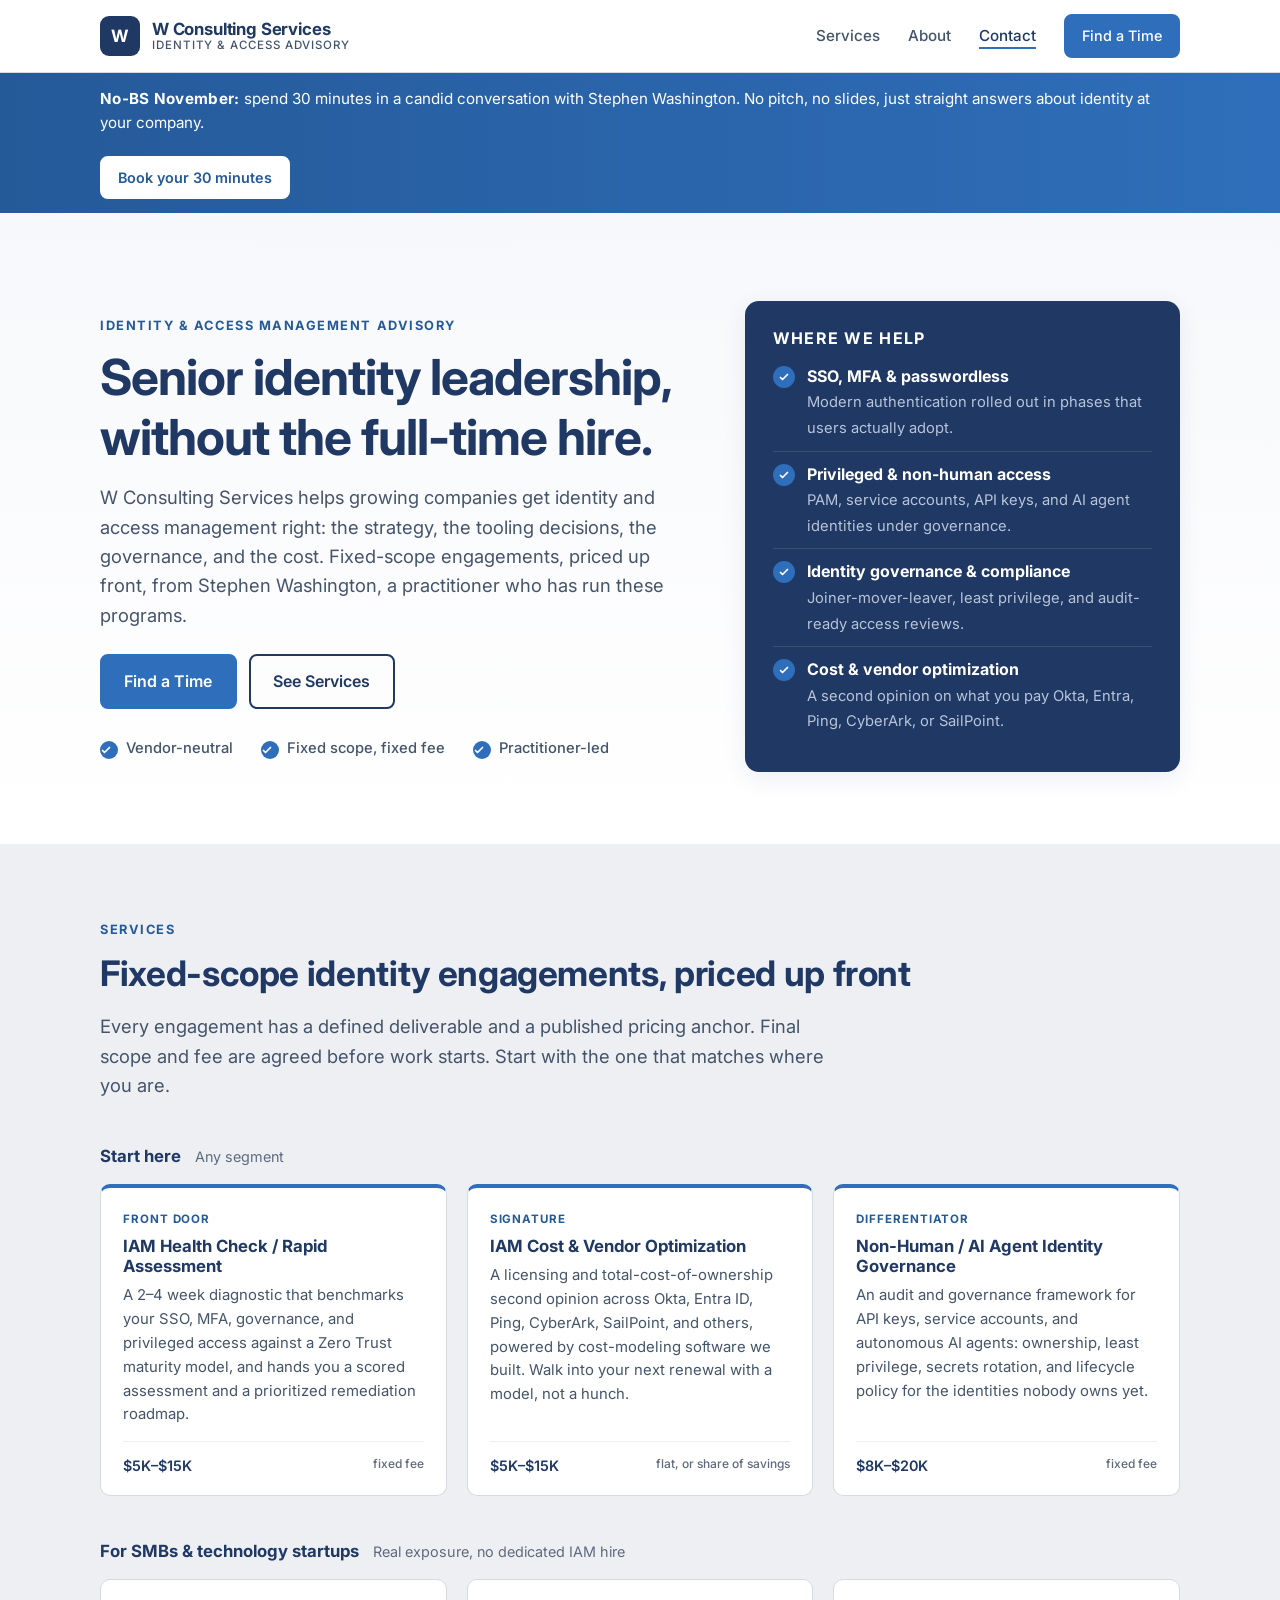
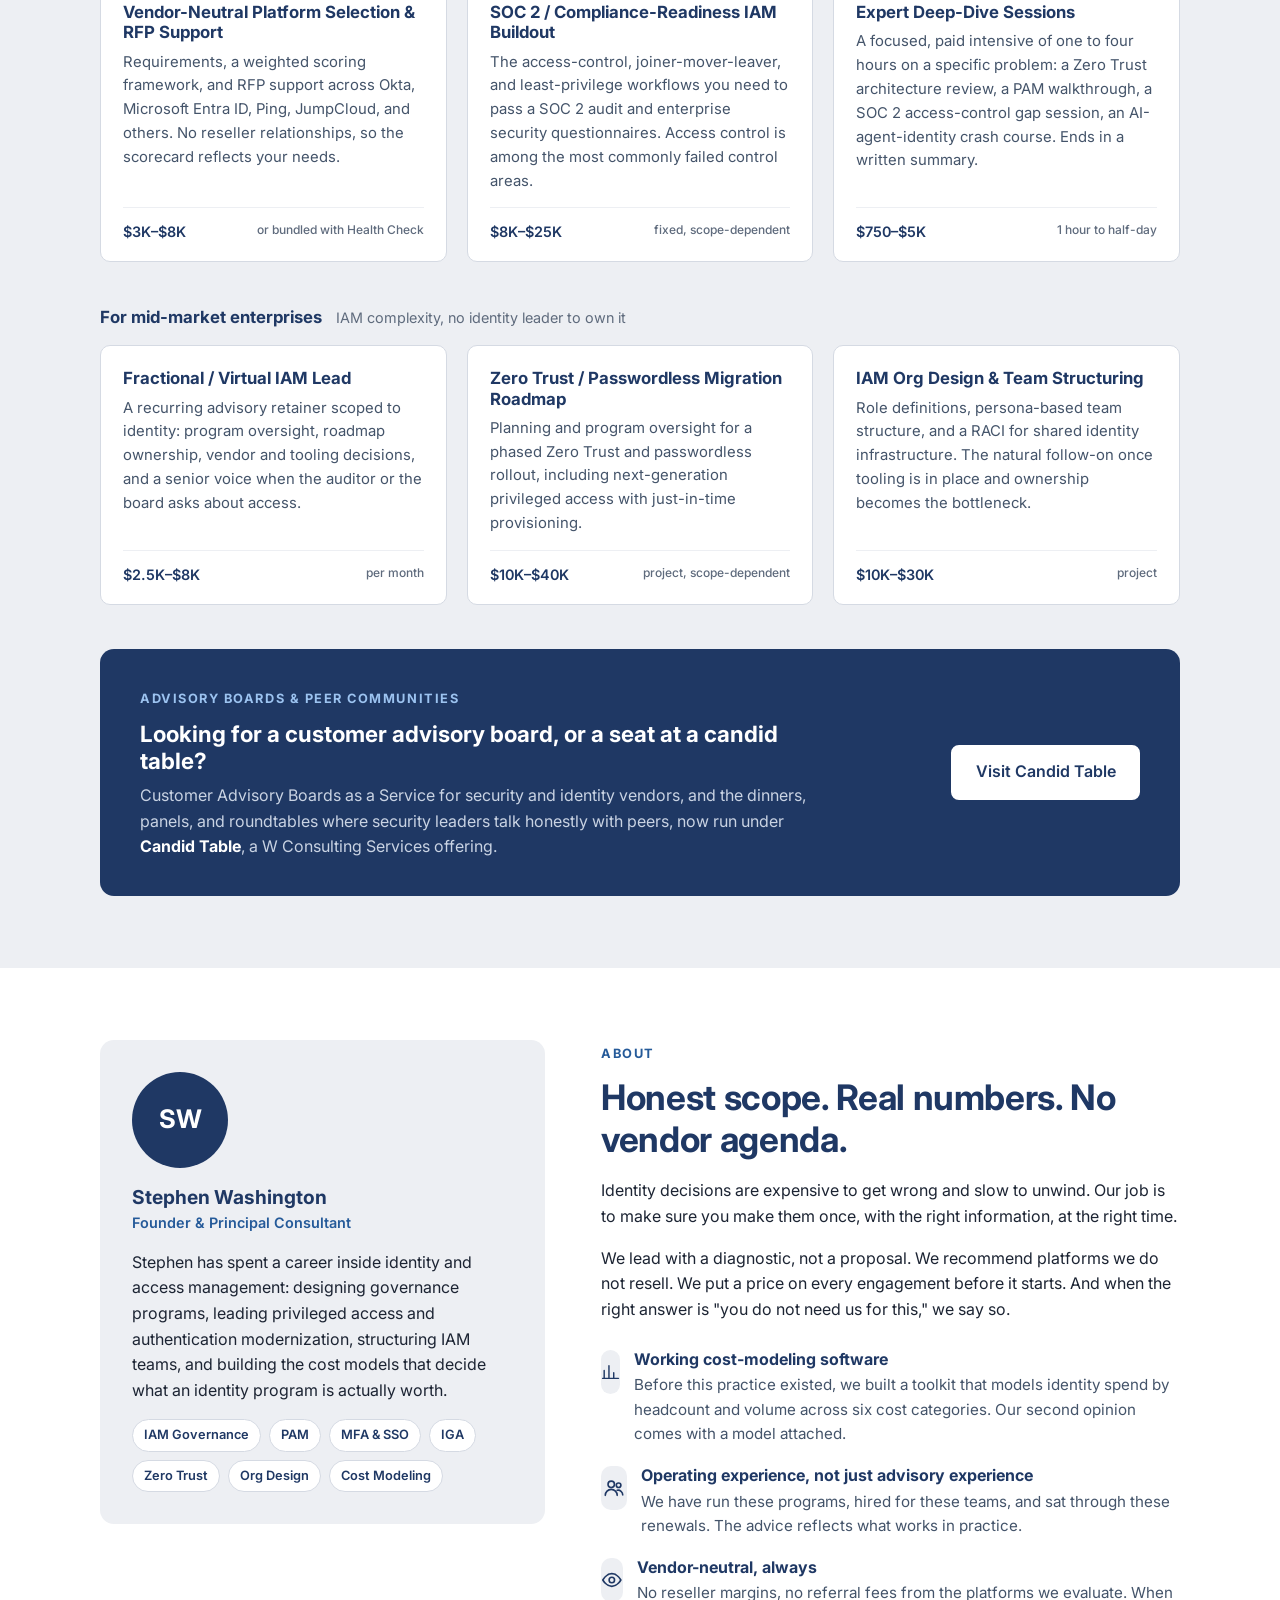
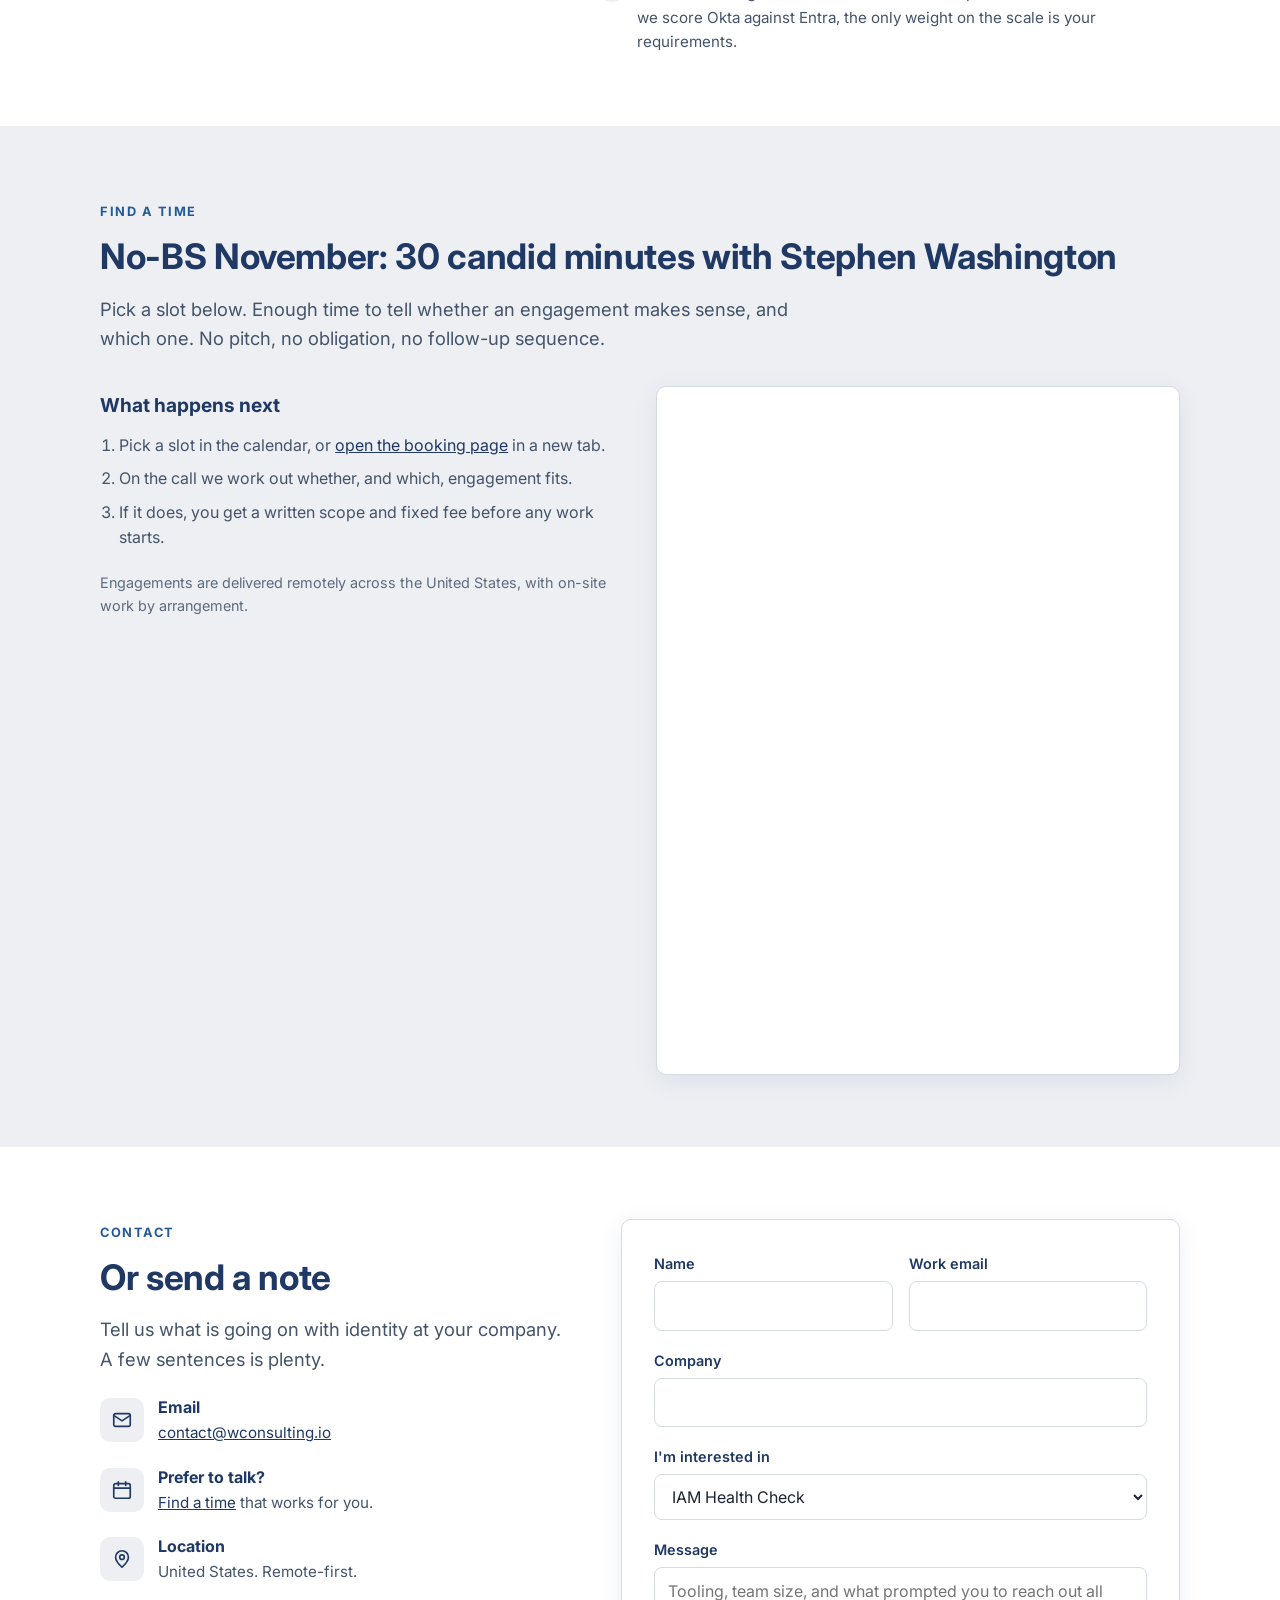
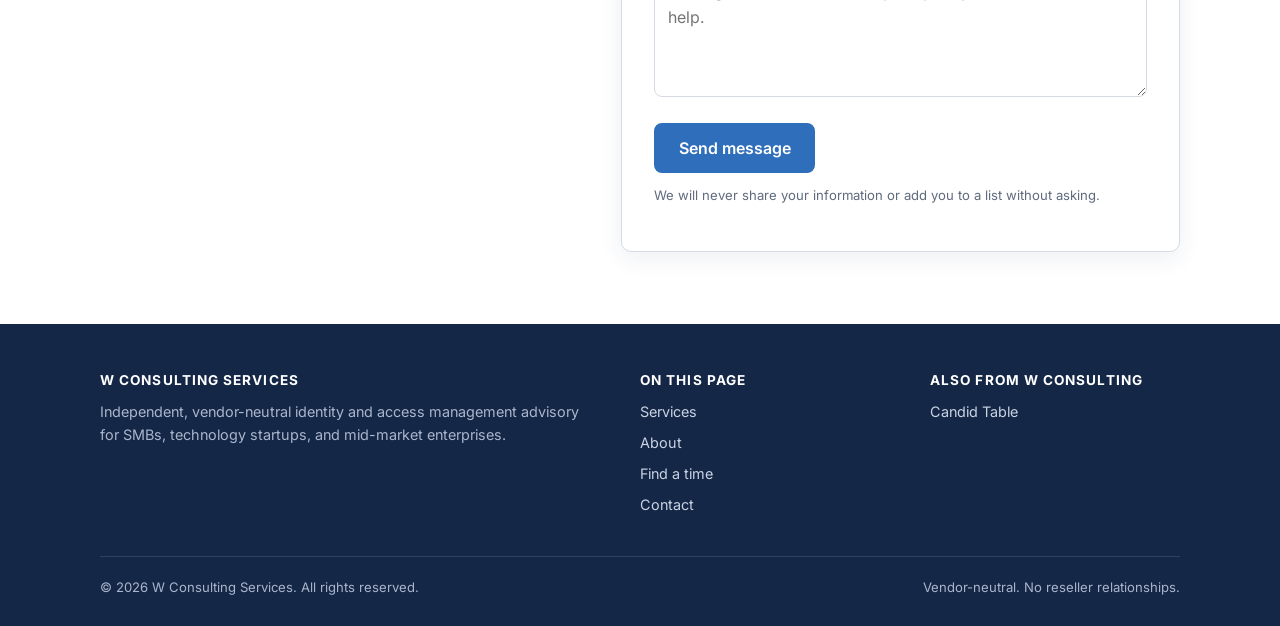
==== commit a30034c3: "Set public contact email to contact@wconsulting.io Co-Authored-By: Claude Fable 5.1 <noreply@anthrop" ====
--- a/index.html
+++ b/index.html
@@ -200,7 +200,7 @@
         <div>
           <div class="icon"><svg width="22" height="22" viewBox="0 0 24 24" fill="none" stroke="currentColor" stroke-width="1.8" stroke-linecap="round" stroke-linejoin="round"><rect x="3" y="5" width="18" height="16" rx="2"/><path d="M3 10h18M8 3v4M16 3v4"/></svg></div>
           <h3>Scheduling opens soon</h3>
-          <p class="muted" style="margin-bottom:16px">Until then, email <a data-email href="#">steve@example.com</a> with a few times that work for you and we will confirm one.</p>
+          <p class="muted" style="margin-bottom:16px">Until then, email <a data-email href="#">contact@wconsulting.io</a> with a few times that work for you and we will confirm one.</p>
           <a class="btn btn-primary" id="schedule-link" data-email href="#">Email to find a time</a>
         </div>
       </div>
@@ -214,7 +214,7 @@
       <span class="eyebrow">Contact</span>
       <h2>Or send a note</h2>
       <p class="lead">Tell us what is going on with identity at your company. A few sentences is plenty.</p>
-      <div class="contact-item" style="margin-top:24px"><div class="icon"><svg width="22" height="22" viewBox="0 0 24 24" fill="none" stroke="currentColor" stroke-width="1.8" stroke-linecap="round" stroke-linejoin="round"><rect x="3" y="5" width="18" height="14" rx="2"/><path d="M3 7l9 6 9-6"/></svg></div><div><h4>Email</h4><p><a data-email href="#">steve@example.com</a></p></div></div>
+      <div class="contact-item" style="margin-top:24px"><div class="icon"><svg width="22" height="22" viewBox="0 0 24 24" fill="none" stroke="currentColor" stroke-width="1.8" stroke-linecap="round" stroke-linejoin="round"><rect x="3" y="5" width="18" height="14" rx="2"/><path d="M3 7l9 6 9-6"/></svg></div><div><h4>Email</h4><p><a data-email href="#">contact@wconsulting.io</a></p></div></div>
       <div class="contact-item"><div class="icon"><svg width="22" height="22" viewBox="0 0 24 24" fill="none" stroke="currentColor" stroke-width="1.8" stroke-linecap="round" stroke-linejoin="round"><rect x="3" y="5" width="18" height="16" rx="2"/><path d="M3 10h18M8 3v4M16 3v4"/></svg></div><div><h4>Prefer to talk?</h4><p><a href="#schedule">Find a time</a> that works for you.</p></div></div>
       <div class="contact-item"><div class="icon"><svg width="22" height="22" viewBox="0 0 24 24" fill="none" stroke="currentColor" stroke-width="1.8" stroke-linecap="round" stroke-linejoin="round"><path d="M12 21s7-6.5 7-11a7 7 0 10-14 0c0 4.5 7 11 7 11z"/><circle cx="12" cy="10" r="2.5"/></svg></div><div><h4>Location</h4><p>United States. Remote-first.</p></div></div>
     </div>
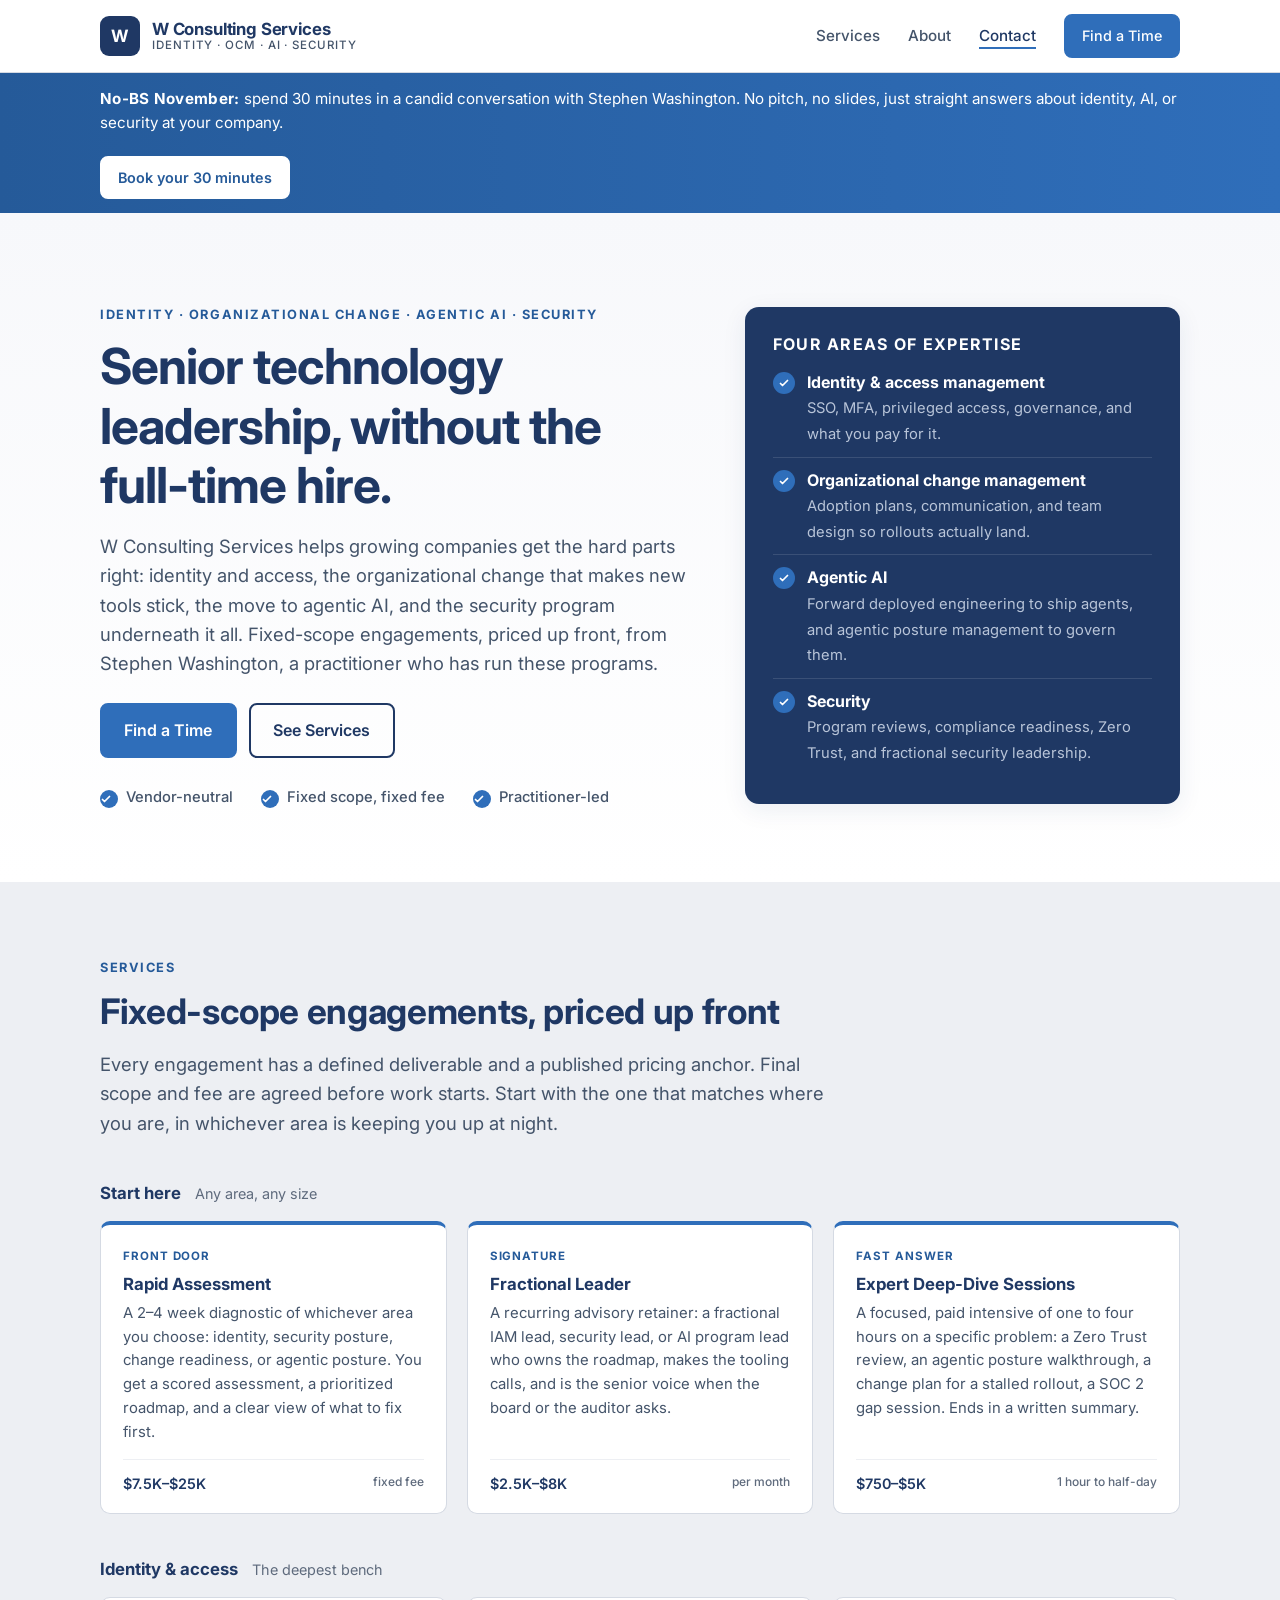
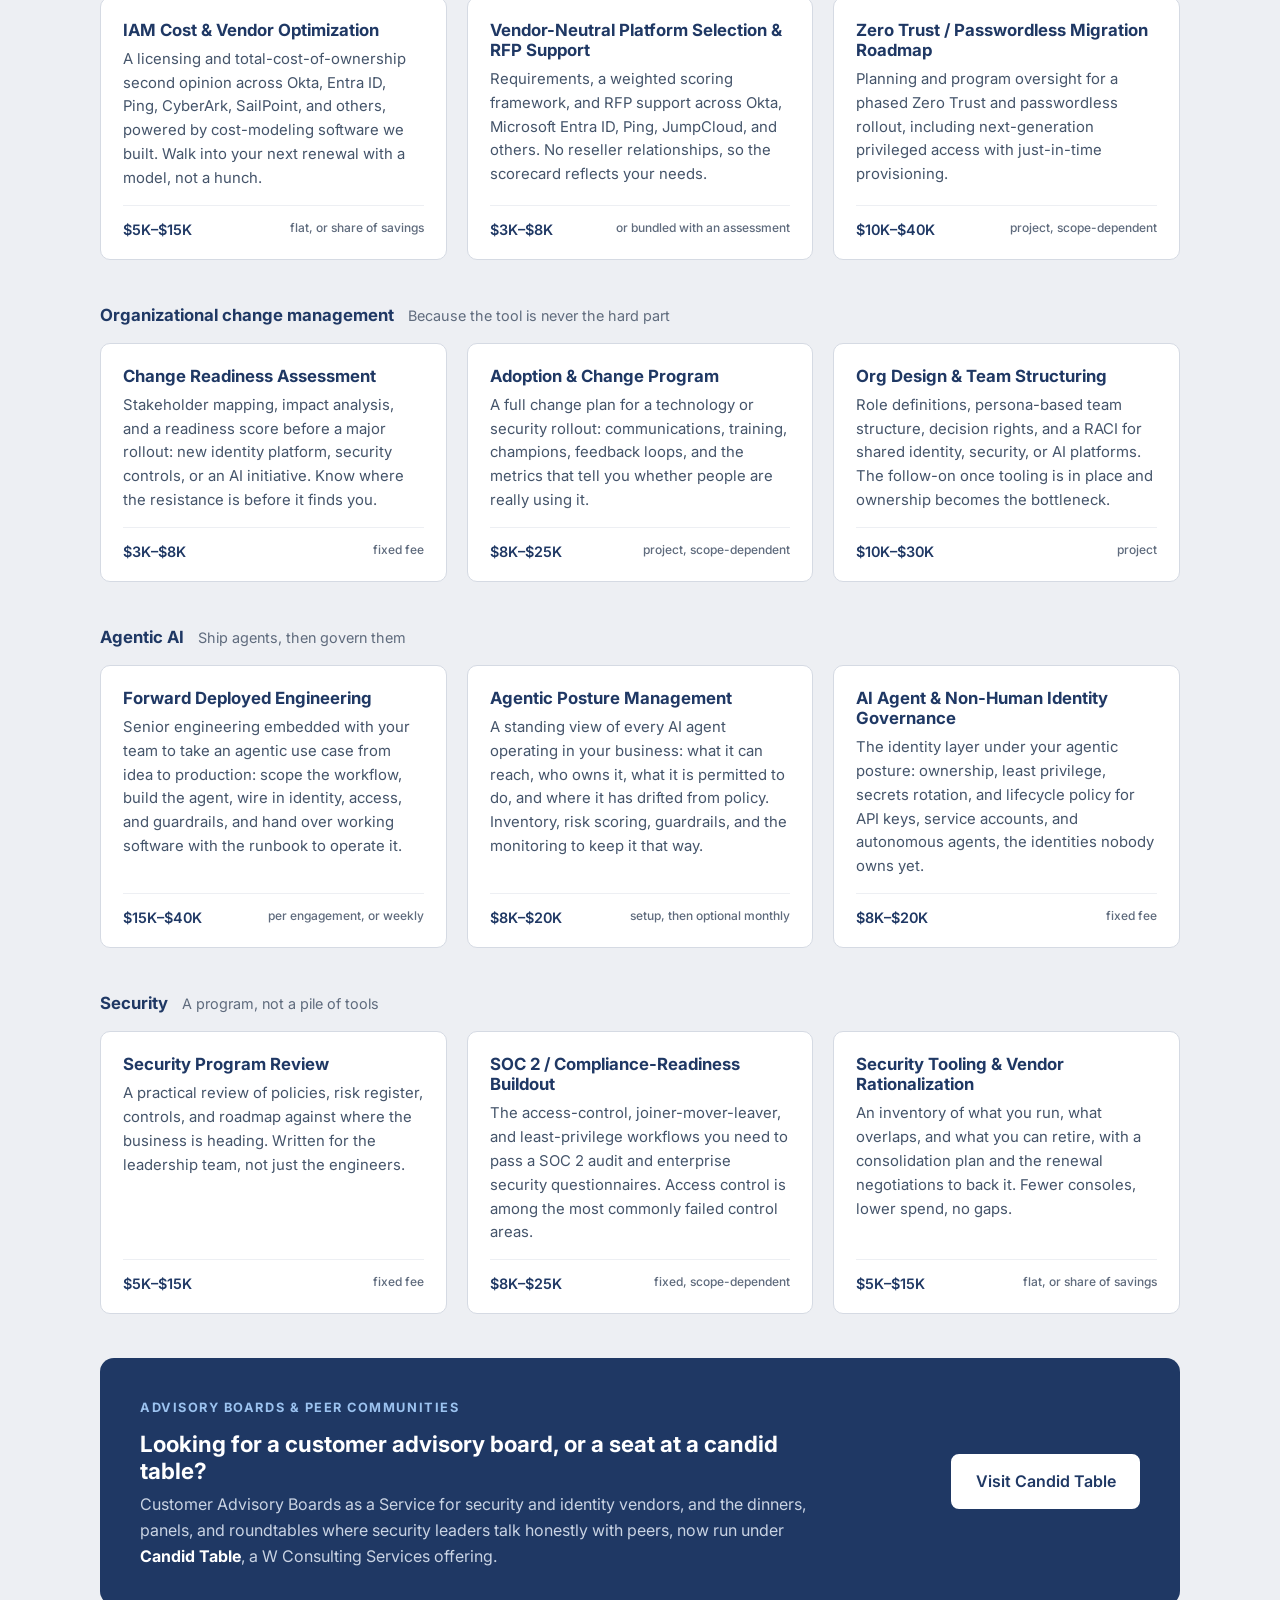
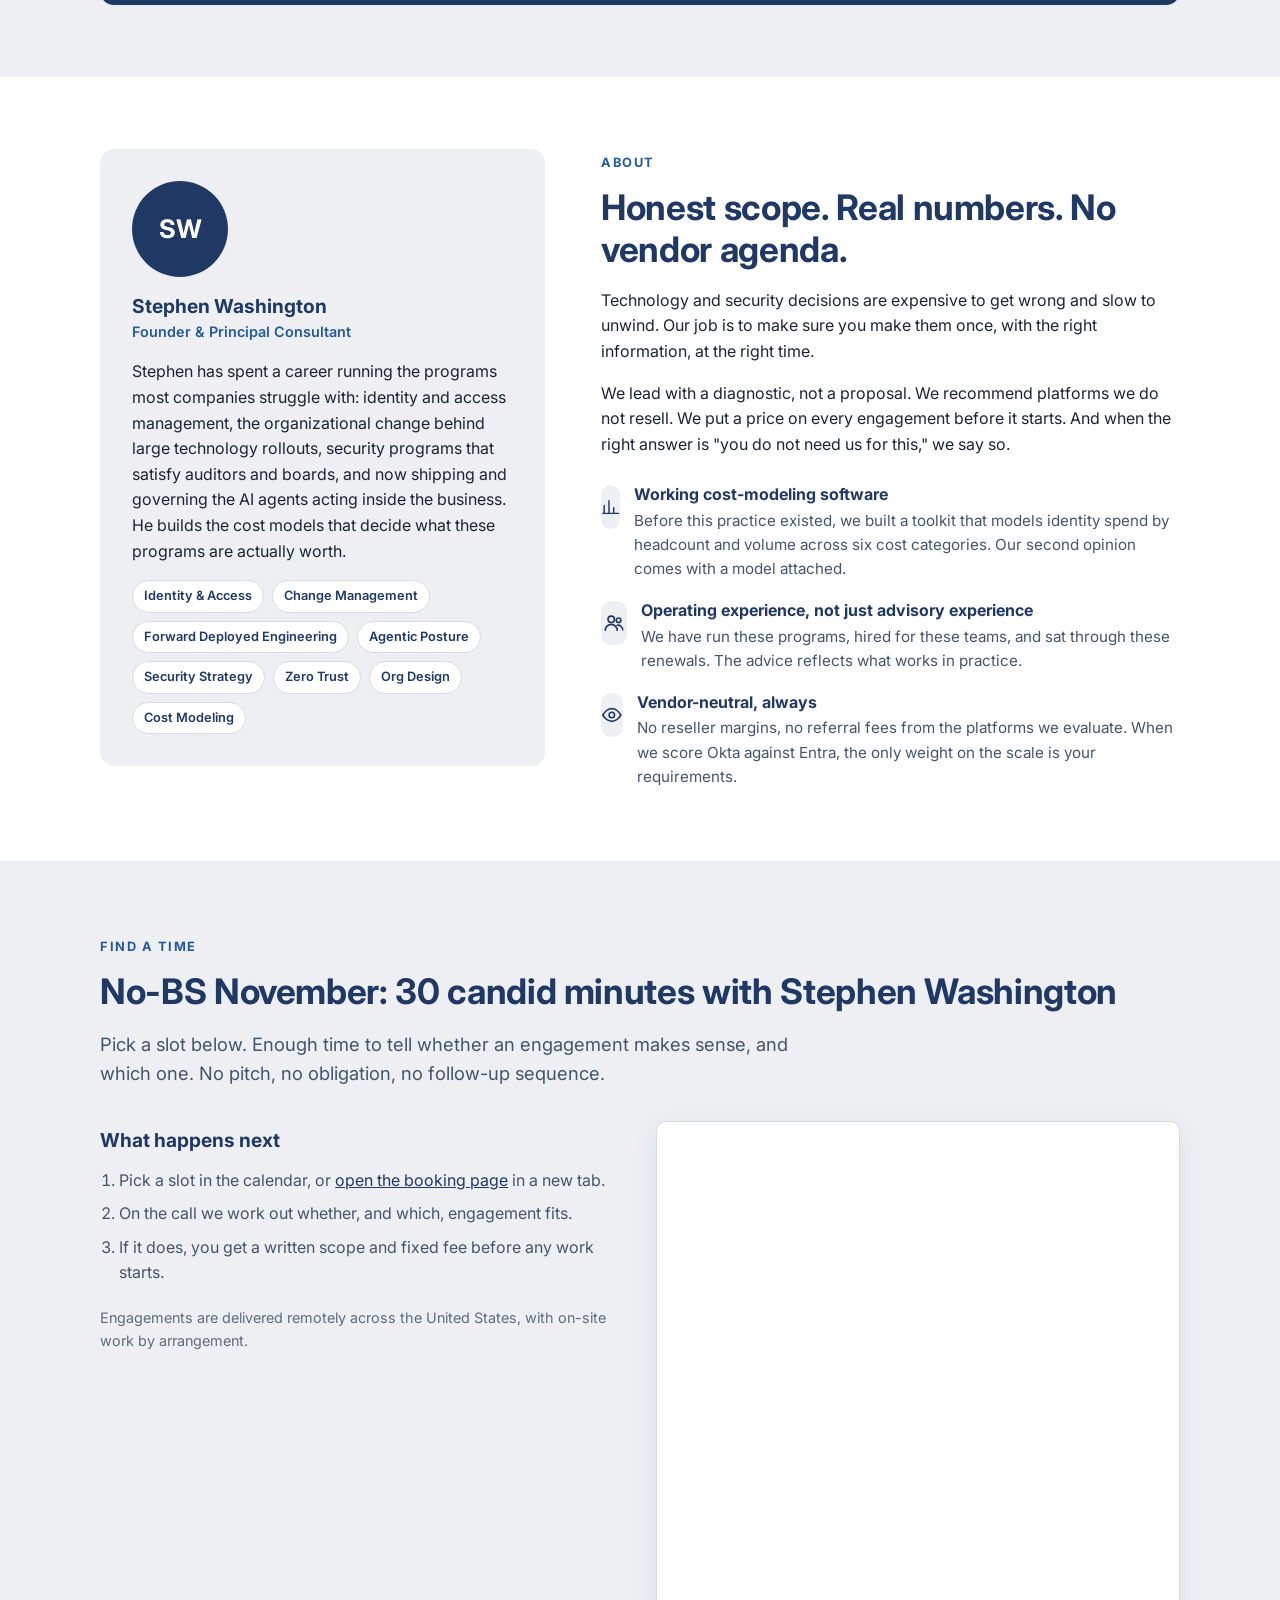
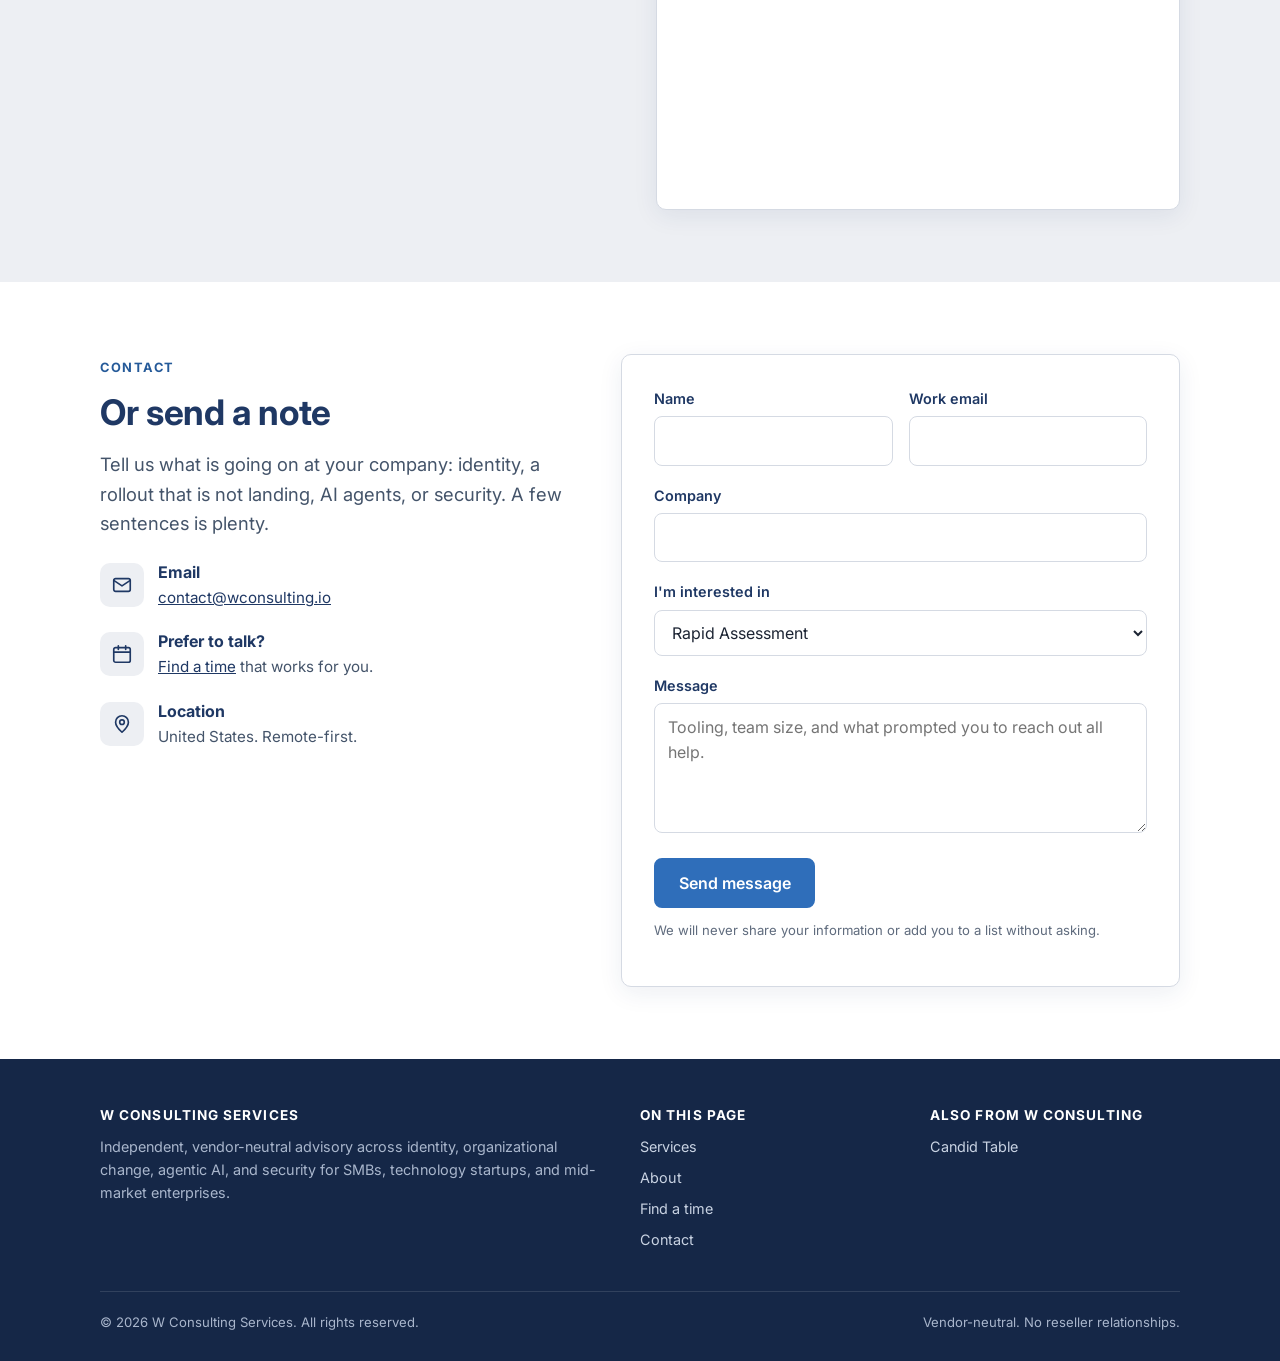
==== commit 7308cecd: "Reposition site around four pillars: identity, OCM, agentic AI, security Hero, header, services (fiv" ====
--- a/index.html
+++ b/index.html
@@ -3,8 +3,8 @@
 <head>
 <meta charset="utf-8">
 <meta name="viewport" content="width=device-width, initial-scale=1">
-<title>W Consulting Services | Vendor-Neutral IAM Advisory</title>
-<meta name="description" content="W Consulting Services is an independent identity and access management advisory practice for SMBs, technology startups, and mid-market enterprises. Fixed-scope engagements, vendor-neutral advice.">
+<title>W Consulting Services | Identity, Change, AI &amp; Security Advisory</title>
+<meta name="description" content="W Consulting Services is an independent advisory practice for growing companies across four areas: identity and access, organizational change management, agentic AI (forward deployed engineering and agentic posture management), and security. Fixed-scope engagements, vendor-neutral advice.">
 <link rel="preconnect" href="https://fonts.googleapis.com">
 <link rel="preconnect" href="https://fonts.gstatic.com" crossorigin>
 <link href="https://fonts.googleapis.com/css2?family=Inter:wght@400;500;600;700&display=swap" rel="stylesheet">
@@ -16,7 +16,7 @@
   <div class="container nav">
     <a class="brand" href="#top" aria-label="W Consulting Services home">
       <span class="brand-mark"><svg width="24" height="24" viewBox="0 0 24 24" aria-hidden="true"><text x="12" y="18" font-family="Inter,Arial,sans-serif" font-size="17" font-weight="700" fill="#FFFFFF" text-anchor="middle">W</text></svg></span>
-      <span class="brand-name">W Consulting Services<small>Identity &amp; Access Advisory</small></span>
+      <span class="brand-name">W Consulting Services<small>Identity &middot; OCM &middot; AI &middot; Security</small></span>
     </a>
     <button class="nav-toggle" aria-label="Toggle navigation" aria-expanded="false" aria-controls="nav-links"><span></span><span></span><span></span></button>
     <ul class="nav-links" id="nav-links">
@@ -31,7 +31,7 @@
 
 <div class="promo" role="region" aria-label="No-BS November special">
   <div class="container">
-    <span><strong>No-BS November:</strong> spend 30 minutes in a candid conversation with Stephen Washington. No pitch, no slides, just straight answers about identity at your company.</span>
+    <span><strong>No-BS November:</strong> spend 30 minutes in a candid conversation with Stephen Washington. No pitch, no slides, just straight answers about identity, AI, or security at your company.</span>
     <a class="btn" data-booking href="https://calendar.app.google/3QA8uuYChjPQmaer5">Book your 30 minutes</a>
   </div>
 </div>
@@ -39,9 +39,9 @@
 <section class="hero">
   <div class="container hero-grid">
     <div>
-      <span class="eyebrow">Identity &amp; Access Management Advisory</span>
-      <h1>Senior identity leadership, without the full-time hire.</h1>
-      <p class="lead">W Consulting Services helps growing companies get identity and access management right: the strategy, the tooling decisions, the governance, and the cost. Fixed-scope engagements, priced up front, from Stephen Washington, a practitioner who has run these programs.</p>
+      <span class="eyebrow">Identity &middot; Organizational Change &middot; Agentic AI &middot; Security</span>
+      <h1>Senior technology leadership, without the full-time hire.</h1>
+      <p class="lead">W Consulting Services helps growing companies get the hard parts right: identity and access, the organizational change that makes new tools stick, the move to agentic AI, and the security program underneath it all. Fixed-scope engagements, priced up front, from Stephen Washington, a practitioner who has run these programs.</p>
       <div class="btn-row">
         <a class="btn btn-primary" href="#schedule">Find a Time</a>
         <a class="btn btn-outline" href="#services">See Services</a>
@@ -53,12 +53,12 @@
       </div>
     </div>
     <aside class="hero-panel">
-      <h3>Where we help</h3>
+      <h3>Four areas of expertise</h3>
       <ul>
-        <li><span class="check"><svg width="12" height="12" viewBox="0 0 24 24" fill="none" stroke="#fff" stroke-width="3.5" stroke-linecap="round" stroke-linejoin="round"><path d="M5 13l4 4L19 7"/></svg></span><div><strong>SSO, MFA &amp; passwordless</strong><span>Modern authentication rolled out in phases that users actually adopt.</span></div></li>
-        <li><span class="check"><svg width="12" height="12" viewBox="0 0 24 24" fill="none" stroke="#fff" stroke-width="3.5" stroke-linecap="round" stroke-linejoin="round"><path d="M5 13l4 4L19 7"/></svg></span><div><strong>Privileged &amp; non-human access</strong><span>PAM, service accounts, API keys, and AI agent identities under governance.</span></div></li>
-        <li><span class="check"><svg width="12" height="12" viewBox="0 0 24 24" fill="none" stroke="#fff" stroke-width="3.5" stroke-linecap="round" stroke-linejoin="round"><path d="M5 13l4 4L19 7"/></svg></span><div><strong>Identity governance &amp; compliance</strong><span>Joiner-mover-leaver, least privilege, and audit-ready access reviews.</span></div></li>
-        <li><span class="check"><svg width="12" height="12" viewBox="0 0 24 24" fill="none" stroke="#fff" stroke-width="3.5" stroke-linecap="round" stroke-linejoin="round"><path d="M5 13l4 4L19 7"/></svg></span><div><strong>Cost &amp; vendor optimization</strong><span>A second opinion on what you pay Okta, Entra, Ping, CyberArk, or SailPoint.</span></div></li>
+        <li><span class="check"><svg width="12" height="12" viewBox="0 0 24 24" fill="none" stroke="#fff" stroke-width="3.5" stroke-linecap="round" stroke-linejoin="round"><path d="M5 13l4 4L19 7"/></svg></span><div><strong>Identity &amp; access management</strong><span>SSO, MFA, privileged access, governance, and what you pay for it.</span></div></li>
+        <li><span class="check"><svg width="12" height="12" viewBox="0 0 24 24" fill="none" stroke="#fff" stroke-width="3.5" stroke-linecap="round" stroke-linejoin="round"><path d="M5 13l4 4L19 7"/></svg></span><div><strong>Organizational change management</strong><span>Adoption plans, communication, and team design so rollouts actually land.</span></div></li>
+        <li><span class="check"><svg width="12" height="12" viewBox="0 0 24 24" fill="none" stroke="#fff" stroke-width="3.5" stroke-linecap="round" stroke-linejoin="round"><path d="M5 13l4 4L19 7"/></svg></span><div><strong>Agentic AI</strong><span>Forward deployed engineering to ship agents, and agentic posture management to govern them.</span></div></li>
+        <li><span class="check"><svg width="12" height="12" viewBox="0 0 24 24" fill="none" stroke="#fff" stroke-width="3.5" stroke-linecap="round" stroke-linejoin="round"><path d="M5 13l4 4L19 7"/></svg></span><div><strong>Security</strong><span>Program reviews, compliance readiness, Zero Trust, and fractional security leadership.</span></div></li>
       </ul>
     </aside>
   </div>
@@ -67,85 +67,120 @@
 <section class="section band" id="services">
   <div class="container">
     <span class="eyebrow">Services</span>
-    <h2>Fixed-scope identity engagements, priced up front</h2>
-    <p class="lead">Every engagement has a defined deliverable and a published pricing anchor. Final scope and fee are agreed before work starts. Start with the one that matches where you are.</p>
-
-    <div class="seg-head"><h3>Start here</h3><span>Any segment</span></div>
-    <div class="svc-grid">
-      
+    <h2>Fixed-scope engagements, priced up front</h2>
+    <p class="lead">Every engagement has a defined deliverable and a published pricing anchor. Final scope and fee are agreed before work starts. Start with the one that matches where you are, in whichever area is keeping you up at night.</p>
+
+    <div class="seg-head"><h3>Start here</h3><span>Any area, any size</span></div>
+    <div class="svc-grid">
         <div class="svc featured">
           <div class="tagline">Front door</div>
-          <h4>IAM Health Check / Rapid Assessment</h4>
-          <p>A 2&ndash;4 week diagnostic that benchmarks your SSO, MFA, governance, and privileged access against a Zero Trust maturity model, and hands you a scored assessment and a prioritized remediation roadmap.</p>
-          <div class="price"><span>$5K&ndash;$15K</span><small>fixed fee</small></div>
-        </div>
-      
+          <h4>Rapid Assessment</h4>
+          <p>A 2&ndash;4 week diagnostic of whichever area you choose: identity, security posture, change readiness, or agentic posture. You get a scored assessment, a prioritized roadmap, and a clear view of what to fix first.</p>
+          <div class="price"><span>$7.5K&ndash;$25K</span><small>fixed fee</small></div>
+        </div>
         <div class="svc featured">
           <div class="tagline">Signature</div>
+          <h4>Fractional Leader</h4>
+          <p>A recurring advisory retainer: a fractional IAM lead, security lead, or AI program lead who owns the roadmap, makes the tooling calls, and is the senior voice when the board or the auditor asks.</p>
+          <div class="price"><span>$2.5K&ndash;$8K</span><small>per month</small></div>
+        </div>
+        <div class="svc featured">
+          <div class="tagline">Fast answer</div>
+          <h4>Expert Deep-Dive Sessions</h4>
+          <p>A focused, paid intensive of one to four hours on a specific problem: a Zero Trust review, an agentic posture walkthrough, a change plan for a stalled rollout, a SOC 2 gap session. Ends in a written summary.</p>
+          <div class="price"><span>$750&ndash;$5K</span><small>1 hour to half-day</small></div>
+        </div>
+    </div>
+
+    <div class="seg-head"><h3>Identity &amp; access</h3><span>The deepest bench</span></div>
+    <div class="svc-grid">
+        <div class="svc">
+          
           <h4>IAM Cost &amp; Vendor Optimization</h4>
           <p>A licensing and total-cost-of-ownership second opinion across Okta, Entra ID, Ping, CyberArk, SailPoint, and others, powered by cost-modeling software we built. Walk into your next renewal with a model, not a hunch.</p>
           <div class="price"><span>$5K&ndash;$15K</span><small>flat, or share of savings</small></div>
         </div>
-      
-        <div class="svc featured">
-          <div class="tagline">Differentiator</div>
-          <h4>Non-Human / AI Agent Identity Governance</h4>
-          <p>An audit and governance framework for API keys, service accounts, and autonomous AI agents: ownership, least privilege, secrets rotation, and lifecycle policy for the identities nobody owns yet.</p>
-          <div class="price"><span>$8K&ndash;$20K</span><small>fixed fee</small></div>
-        </div>
-    </div>
-
-    <div class="seg-head"><h3>For SMBs &amp; technology startups</h3><span>Real exposure, no dedicated IAM hire</span></div>
-    <div class="svc-grid">
-      
         <div class="svc">
           
           <h4>Vendor-Neutral Platform Selection &amp; RFP Support</h4>
           <p>Requirements, a weighted scoring framework, and RFP support across Okta, Microsoft Entra ID, Ping, JumpCloud, and others. No reseller relationships, so the scorecard reflects your needs.</p>
-          <div class="price"><span>$3K&ndash;$8K</span><small>or bundled with Health Check</small></div>
-        </div>
-      
-        <div class="svc">
-          
-          <h4>SOC 2 / Compliance-Readiness IAM Buildout</h4>
-          <p>The access-control, joiner-mover-leaver, and least-privilege workflows you need to pass a SOC 2 audit and enterprise security questionnaires. Access control is among the most commonly failed control areas.</p>
-          <div class="price"><span>$8K&ndash;$25K</span><small>fixed, scope-dependent</small></div>
-        </div>
-      
-        <div class="svc">
-          
-          <h4>Expert Deep-Dive Sessions</h4>
-          <p>A focused, paid intensive of one to four hours on a specific problem: a Zero Trust architecture review, a PAM walkthrough, a SOC 2 access-control gap session, an AI-agent-identity crash course. Ends in a written summary.</p>
-          <div class="price"><span>$750&ndash;$5K</span><small>1 hour to half-day</small></div>
-        </div>
-    </div>
-
-    <div class="seg-head"><h3>For mid-market enterprises</h3><span>IAM complexity, no identity leader to own it</span></div>
-    <div class="svc-grid">
-      
-        <div class="svc">
-          
-          <h4>Fractional / Virtual IAM Lead</h4>
-          <p>A recurring advisory retainer scoped to identity: program oversight, roadmap ownership, vendor and tooling decisions, and a senior voice when the auditor or the board asks about access.</p>
-          <div class="price"><span>$2.5K&ndash;$8K</span><small>per month</small></div>
-        </div>
-      
+          <div class="price"><span>$3K&ndash;$8K</span><small>or bundled with an assessment</small></div>
+        </div>
         <div class="svc">
           
           <h4>Zero Trust / Passwordless Migration Roadmap</h4>
           <p>Planning and program oversight for a phased Zero Trust and passwordless rollout, including next-generation privileged access with just-in-time provisioning.</p>
           <div class="price"><span>$10K&ndash;$40K</span><small>project, scope-dependent</small></div>
         </div>
-      
-        <div class="svc">
-          
-          <h4>IAM Org Design &amp; Team Structuring</h4>
-          <p>Role definitions, persona-based team structure, and a RACI for shared identity infrastructure. The natural follow-on once tooling is in place and ownership becomes the bottleneck.</p>
+    </div>
+
+    <div class="seg-head"><h3>Organizational change management</h3><span>Because the tool is never the hard part</span></div>
+    <div class="svc-grid">
+        <div class="svc">
+          
+          <h4>Change Readiness Assessment</h4>
+          <p>Stakeholder mapping, impact analysis, and a readiness score before a major rollout: new identity platform, security controls, or an AI initiative. Know where the resistance is before it finds you.</p>
+          <div class="price"><span>$3K&ndash;$8K</span><small>fixed fee</small></div>
+        </div>
+        <div class="svc">
+          
+          <h4>Adoption &amp; Change Program</h4>
+          <p>A full change plan for a technology or security rollout: communications, training, champions, feedback loops, and the metrics that tell you whether people are really using it.</p>
+          <div class="price"><span>$8K&ndash;$25K</span><small>project, scope-dependent</small></div>
+        </div>
+        <div class="svc">
+          
+          <h4>Org Design &amp; Team Structuring</h4>
+          <p>Role definitions, persona-based team structure, decision rights, and a RACI for shared identity, security, or AI platforms. The follow-on once tooling is in place and ownership becomes the bottleneck.</p>
           <div class="price"><span>$10K&ndash;$30K</span><small>project</small></div>
         </div>
     </div>
 
-    <div class="ct-band" style="margin-top:44px">
+    <div class="seg-head"><h3>Agentic AI</h3><span>Ship agents, then govern them</span></div>
+    <div class="svc-grid">
+        <div class="svc">
+          
+          <h4>Forward Deployed Engineering</h4>
+          <p>Senior engineering embedded with your team to take an agentic use case from idea to production: scope the workflow, build the agent, wire in identity, access, and guardrails, and hand over working software with the runbook to operate it.</p>
+          <div class="price"><span>$15K&ndash;$40K</span><small>per engagement, or weekly</small></div>
+        </div>
+        <div class="svc">
+          
+          <h4>Agentic Posture Management</h4>
+          <p>A standing view of every AI agent operating in your business: what it can reach, who owns it, what it is permitted to do, and where it has drifted from policy. Inventory, risk scoring, guardrails, and the monitoring to keep it that way.</p>
+          <div class="price"><span>$8K&ndash;$20K</span><small>setup, then optional monthly</small></div>
+        </div>
+        <div class="svc">
+          
+          <h4>AI Agent &amp; Non-Human Identity Governance</h4>
+          <p>The identity layer under your agentic posture: ownership, least privilege, secrets rotation, and lifecycle policy for API keys, service accounts, and autonomous agents, the identities nobody owns yet.</p>
+          <div class="price"><span>$8K&ndash;$20K</span><small>fixed fee</small></div>
+        </div>
+    </div>
+
+    <div class="seg-head"><h3>Security</h3><span>A program, not a pile of tools</span></div>
+    <div class="svc-grid">
+        <div class="svc">
+          
+          <h4>Security Program Review</h4>
+          <p>A practical review of policies, risk register, controls, and roadmap against where the business is heading. Written for the leadership team, not just the engineers.</p>
+          <div class="price"><span>$5K&ndash;$15K</span><small>fixed fee</small></div>
+        </div>
+        <div class="svc">
+          
+          <h4>SOC 2 / Compliance-Readiness Buildout</h4>
+          <p>The access-control, joiner-mover-leaver, and least-privilege workflows you need to pass a SOC 2 audit and enterprise security questionnaires. Access control is among the most commonly failed control areas.</p>
+          <div class="price"><span>$8K&ndash;$25K</span><small>fixed, scope-dependent</small></div>
+        </div>
+        <div class="svc">
+          
+          <h4>Security Tooling &amp; Vendor Rationalization</h4>
+          <p>An inventory of what you run, what overlaps, and what you can retire, with a consolidation plan and the renewal negotiations to back it. Fewer consoles, lower spend, no gaps.</p>
+          <div class="price"><span>$5K&ndash;$15K</span><small>flat, or share of savings</small></div>
+        </div>
+    </div>
+
+<div class="ct-band" style="margin-top:44px">
       <div>
         <span class="eyebrow">Advisory boards &amp; peer communities</span>
         <h3>Looking for a customer advisory board, or a seat at a candid table?</h3>
@@ -162,15 +197,15 @@
       <div class="founder-avatar" style="font-size:1.6rem">SW</div>
       <h3>Stephen Washington</h3>
       <div class="role">Founder &amp; Principal Consultant</div>
-      <p>Stephen has spent a career inside identity and access management: designing governance programs, leading privileged access and authentication modernization, structuring IAM teams, and building the cost models that decide what an identity program is actually worth.</p>
+      <p>Stephen has spent a career running the programs most companies struggle with: identity and access management, the organizational change behind large technology rollouts, security programs that satisfy auditors and boards, and now shipping and governing the AI agents acting inside the business. He builds the cost models that decide what these programs are actually worth.</p>
       <div class="chips">
-        <span class="chip">IAM Governance</span><span class="chip">PAM</span><span class="chip">MFA &amp; SSO</span><span class="chip">IGA</span><span class="chip">Zero Trust</span><span class="chip">Org Design</span><span class="chip">Cost Modeling</span>
+        <span class="chip">Identity &amp; Access</span><span class="chip">Change Management</span><span class="chip">Forward Deployed Engineering</span><span class="chip">Agentic Posture</span><span class="chip">Security Strategy</span><span class="chip">Zero Trust</span><span class="chip">Org Design</span><span class="chip">Cost Modeling</span>
       </div>
     </div>
     <div>
       <span class="eyebrow">About</span>
       <h2>Honest scope. Real numbers. No vendor agenda.</h2>
-      <p>Identity decisions are expensive to get wrong and slow to unwind. Our job is to make sure you make them once, with the right information, at the right time.</p>
+      <p>Technology and security decisions are expensive to get wrong and slow to unwind. Our job is to make sure you make them once, with the right information, at the right time.</p>
       <p>We lead with a diagnostic, not a proposal. We recommend platforms we do not resell. We put a price on every engagement before it starts. And when the right answer is "you do not need us for this," we say so.</p>
       <div class="features" style="margin-top:28px;grid-template-columns:1fr">
         <div class="feature"><div class="icon"><svg width="22" height="22" viewBox="0 0 24 24" fill="none" stroke="currentColor" stroke-width="1.8" stroke-linecap="round" stroke-linejoin="round"><path d="M4 20V10M10 20V4M16 20v-7M22 20H2"/></svg></div><div><h4>Working cost-modeling software</h4><p>Before this practice existed, we built a toolkit that models identity spend by headcount and volume across six cost categories. Our second opinion comes with a model attached.</p></div></div>
@@ -213,7 +248,7 @@
     <div>
       <span class="eyebrow">Contact</span>
       <h2>Or send a note</h2>
-      <p class="lead">Tell us what is going on with identity at your company. A few sentences is plenty.</p>
+      <p class="lead">Tell us what is going on at your company: identity, a rollout that is not landing, AI agents, or security. A few sentences is plenty.</p>
       <div class="contact-item" style="margin-top:24px"><div class="icon"><svg width="22" height="22" viewBox="0 0 24 24" fill="none" stroke="currentColor" stroke-width="1.8" stroke-linecap="round" stroke-linejoin="round"><rect x="3" y="5" width="18" height="14" rx="2"/><path d="M3 7l9 6 9-6"/></svg></div><div><h4>Email</h4><p><a data-email href="#">contact@wconsulting.io</a></p></div></div>
       <div class="contact-item"><div class="icon"><svg width="22" height="22" viewBox="0 0 24 24" fill="none" stroke="currentColor" stroke-width="1.8" stroke-linecap="round" stroke-linejoin="round"><rect x="3" y="5" width="18" height="16" rx="2"/><path d="M3 10h18M8 3v4M16 3v4"/></svg></div><div><h4>Prefer to talk?</h4><p><a href="#schedule">Find a time</a> that works for you.</p></div></div>
       <div class="contact-item"><div class="icon"><svg width="22" height="22" viewBox="0 0 24 24" fill="none" stroke="currentColor" stroke-width="1.8" stroke-linecap="round" stroke-linejoin="round"><path d="M12 21s7-6.5 7-11a7 7 0 10-14 0c0 4.5 7 11 7 11z"/><circle cx="12" cy="10" r="2.5"/></svg></div><div><h4>Location</h4><p>United States. Remote-first.</p></div></div>
@@ -226,15 +261,20 @@
       <label for="company">Company</label><input id="company" name="company" type="text" autocomplete="organization">
       <label for="topic">I'm interested in</label>
       <select id="topic" name="topic">
-        <option value="IAM Health Check">IAM Health Check</option>
+        <option value="Rapid Assessment">Rapid Assessment</option>
+        <option value="Fractional Leader">Fractional leader (IAM, security, or AI)</option>
+        <option value="Expert deep-dive session">Expert deep-dive session</option>
         <option value="Cost and vendor optimization">IAM cost &amp; vendor optimization</option>
+        <option value="Platform selection">Platform selection &amp; RFP support</option>
+        <option value="Zero Trust / passwordless roadmap">Zero Trust / passwordless roadmap</option>
+        <option value="Change readiness or adoption program">Change readiness / adoption program</option>
+        <option value="Org design">Org design &amp; team structuring</option>
+        <option value="Forward Deployed Engineering">Forward deployed engineering (agentic AI)</option>
+        <option value="Agentic Posture Management">Agentic posture management</option>
         <option value="AI agent / non-human identity governance">AI agent / non-human identity governance</option>
-        <option value="Platform selection">Platform selection &amp; RFP support</option>
-        <option value="SOC 2 IAM buildout">SOC 2 / compliance-readiness buildout</option>
-        <option value="Fractional IAM Lead">Fractional IAM Lead</option>
-        <option value="Zero Trust / passwordless roadmap">Zero Trust / passwordless roadmap</option>
-        <option value="IAM org design">IAM org design</option>
-        <option value="Expert deep-dive session">Expert deep-dive session</option>
+        <option value="Security program review">Security program review</option>
+        <option value="SOC 2 / compliance readiness">SOC 2 / compliance-readiness buildout</option>
+        <option value="Security tooling rationalization">Security tooling &amp; vendor rationalization</option>
         <option value="Something else">Something else</option>
       </select>
       <label for="message">Message</label>
@@ -251,7 +291,7 @@
     <div class="footer-grid">
       <div>
         <h4>W Consulting Services</h4>
-        <p>Independent, vendor-neutral identity and access management advisory for SMBs, technology startups, and mid-market enterprises.</p>
+        <p>Independent, vendor-neutral advisory across identity, organizational change, agentic AI, and security for SMBs, technology startups, and mid-market enterprises.</p>
       </div>
       <div>
         <h4>On this page</h4>
--- a/css/styles.css
+++ b/css/styles.css
@@ -333,3 +333,4 @@
 /* Accent on navy backgrounds: keep contrast high */
 .band-navy .btn-primary, .ct-band .btn-primary { background: var(--white); color: var(--navy); border-color: var(--white); }
 .band-navy .btn-primary:hover, .ct-band .btn-primary:hover { background: #E4ECF7; border-color: #E4ECF7; color: var(--navy); }
+@media (max-width: 720px) { .brand-name small { font-size: 0.64rem; letter-spacing: 0.05em; } }
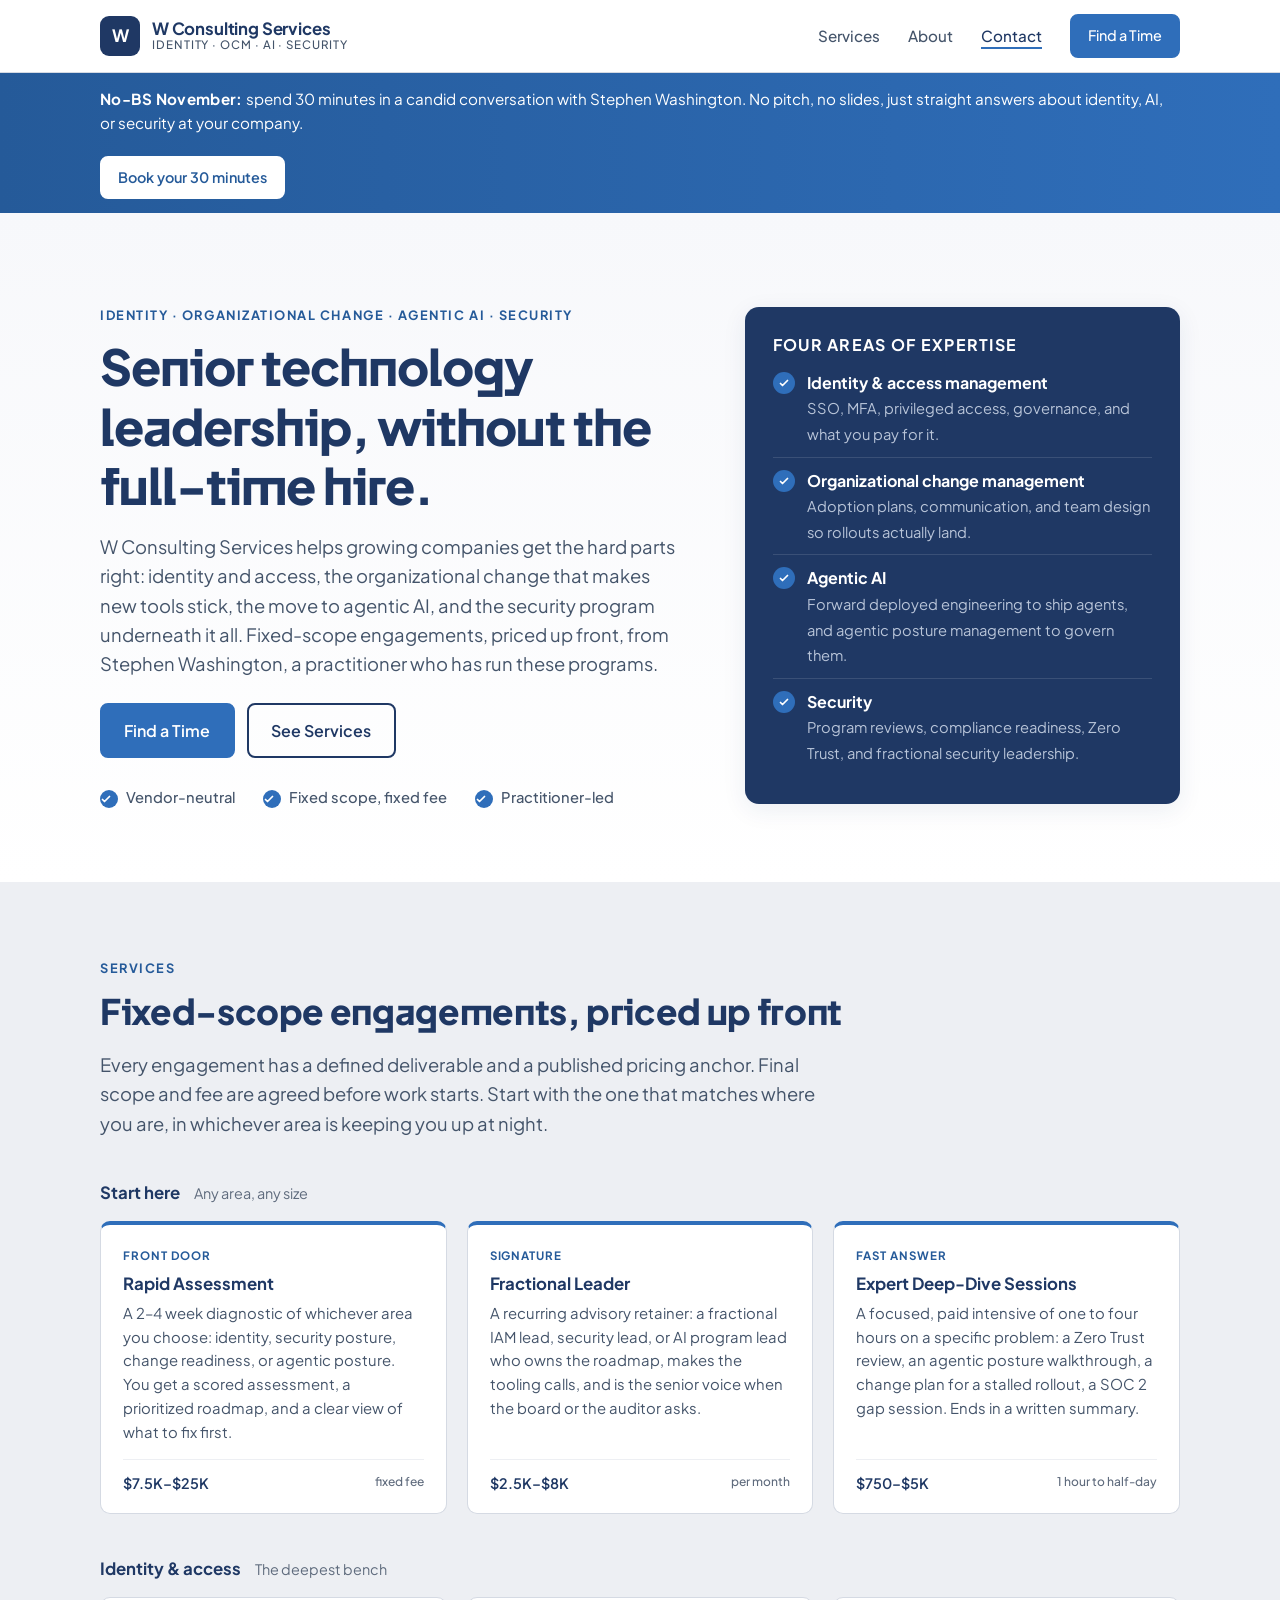
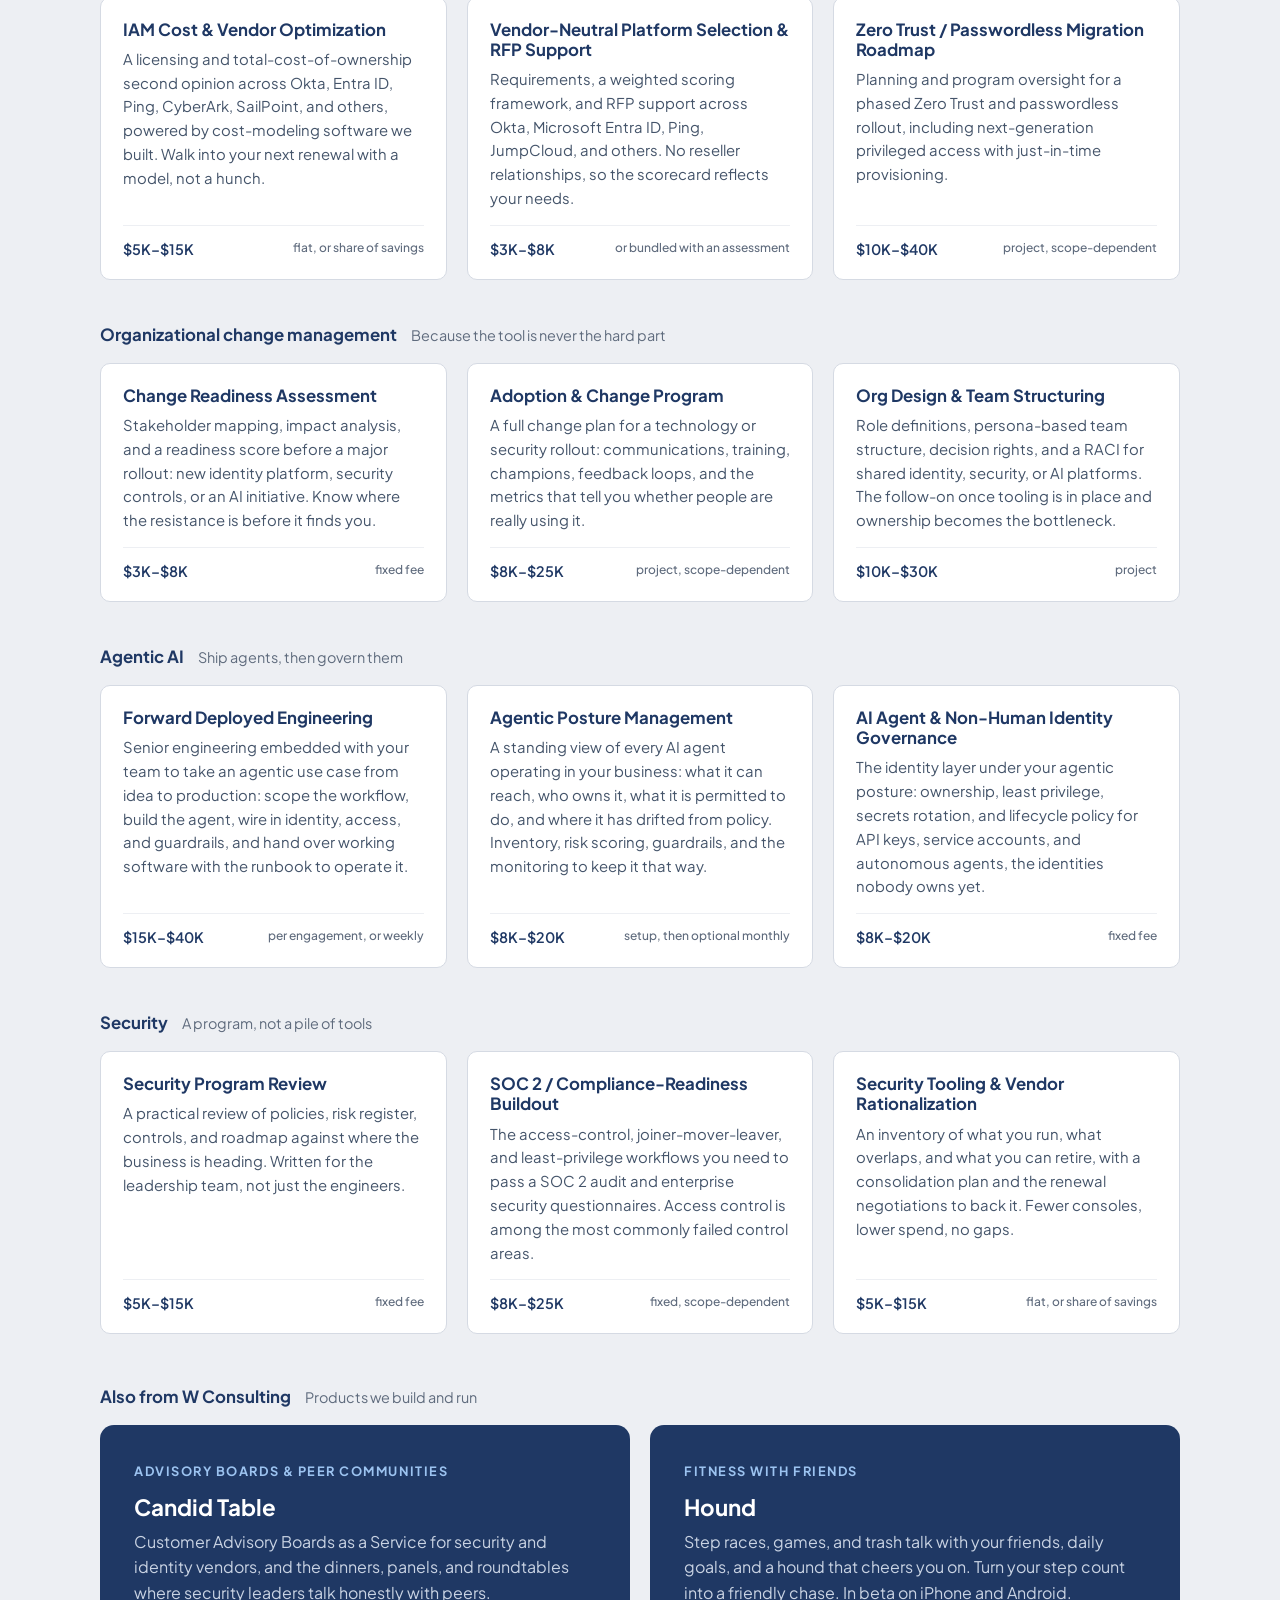
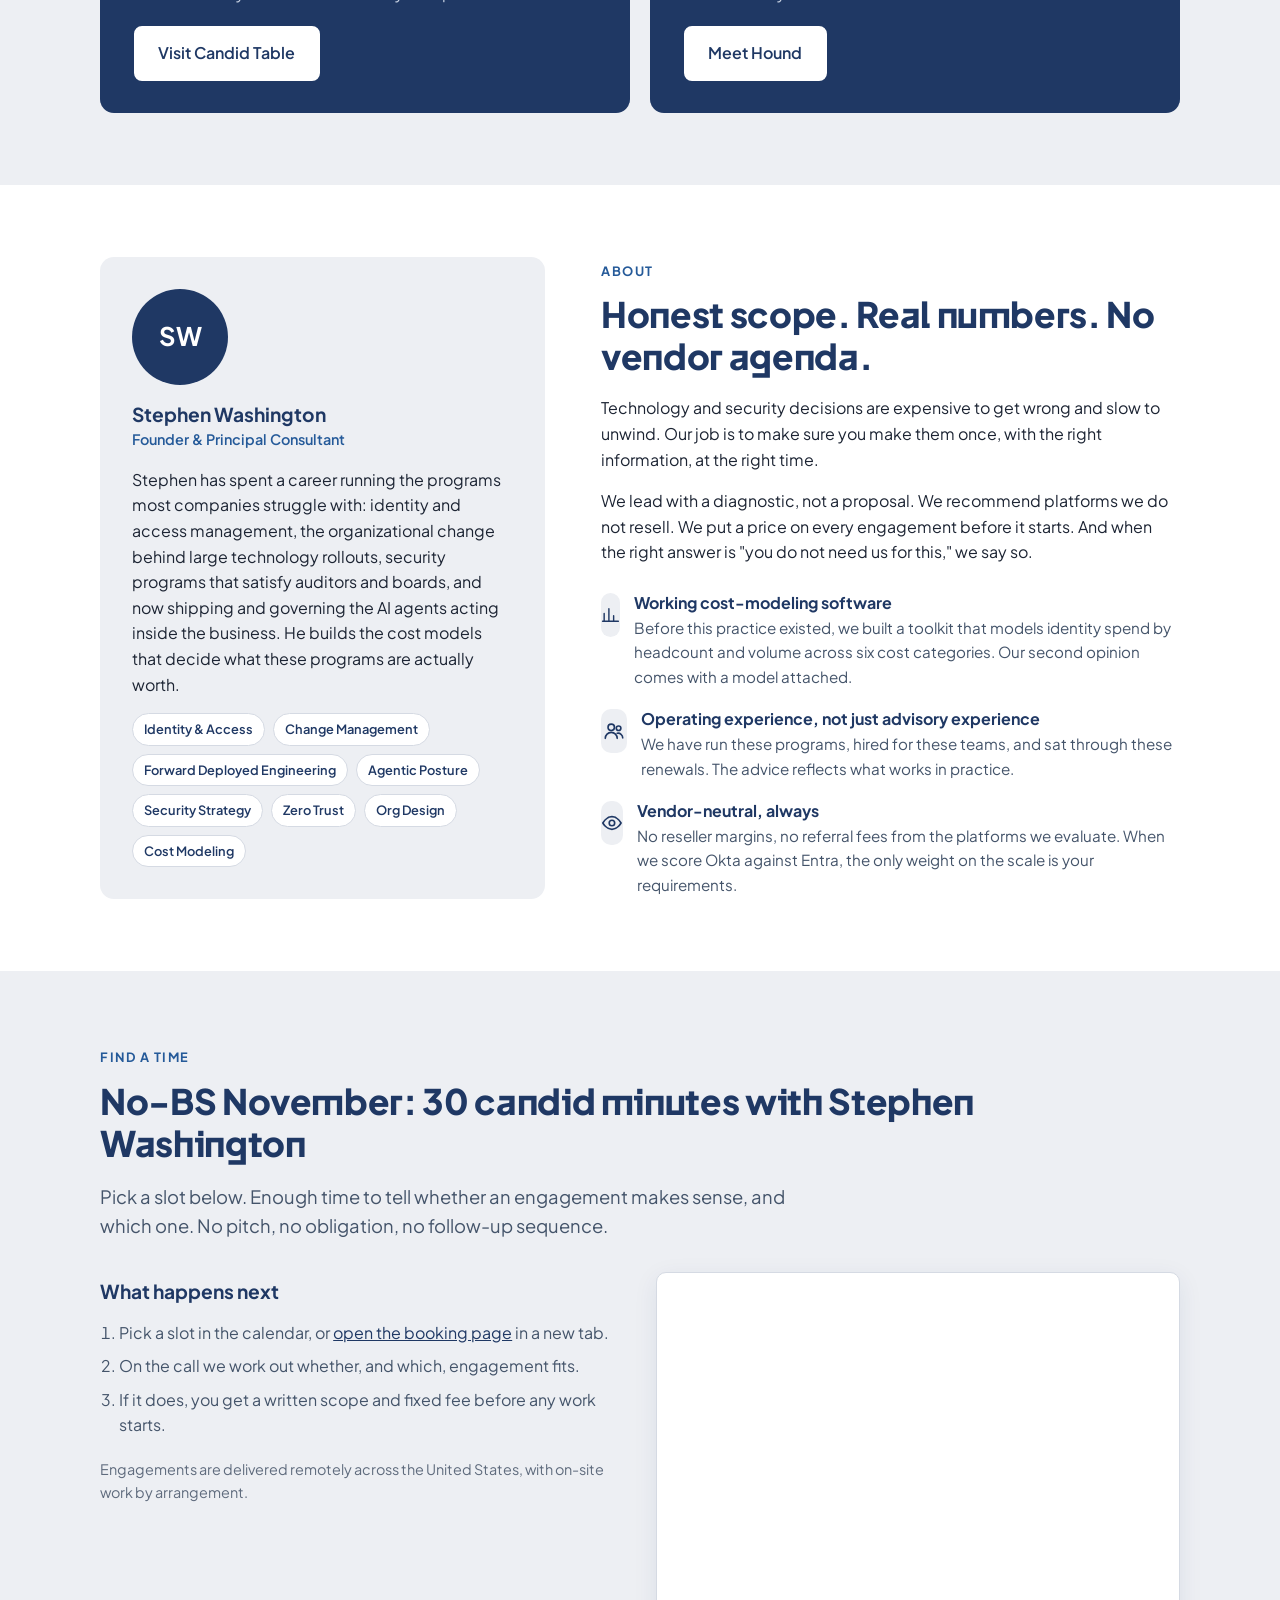
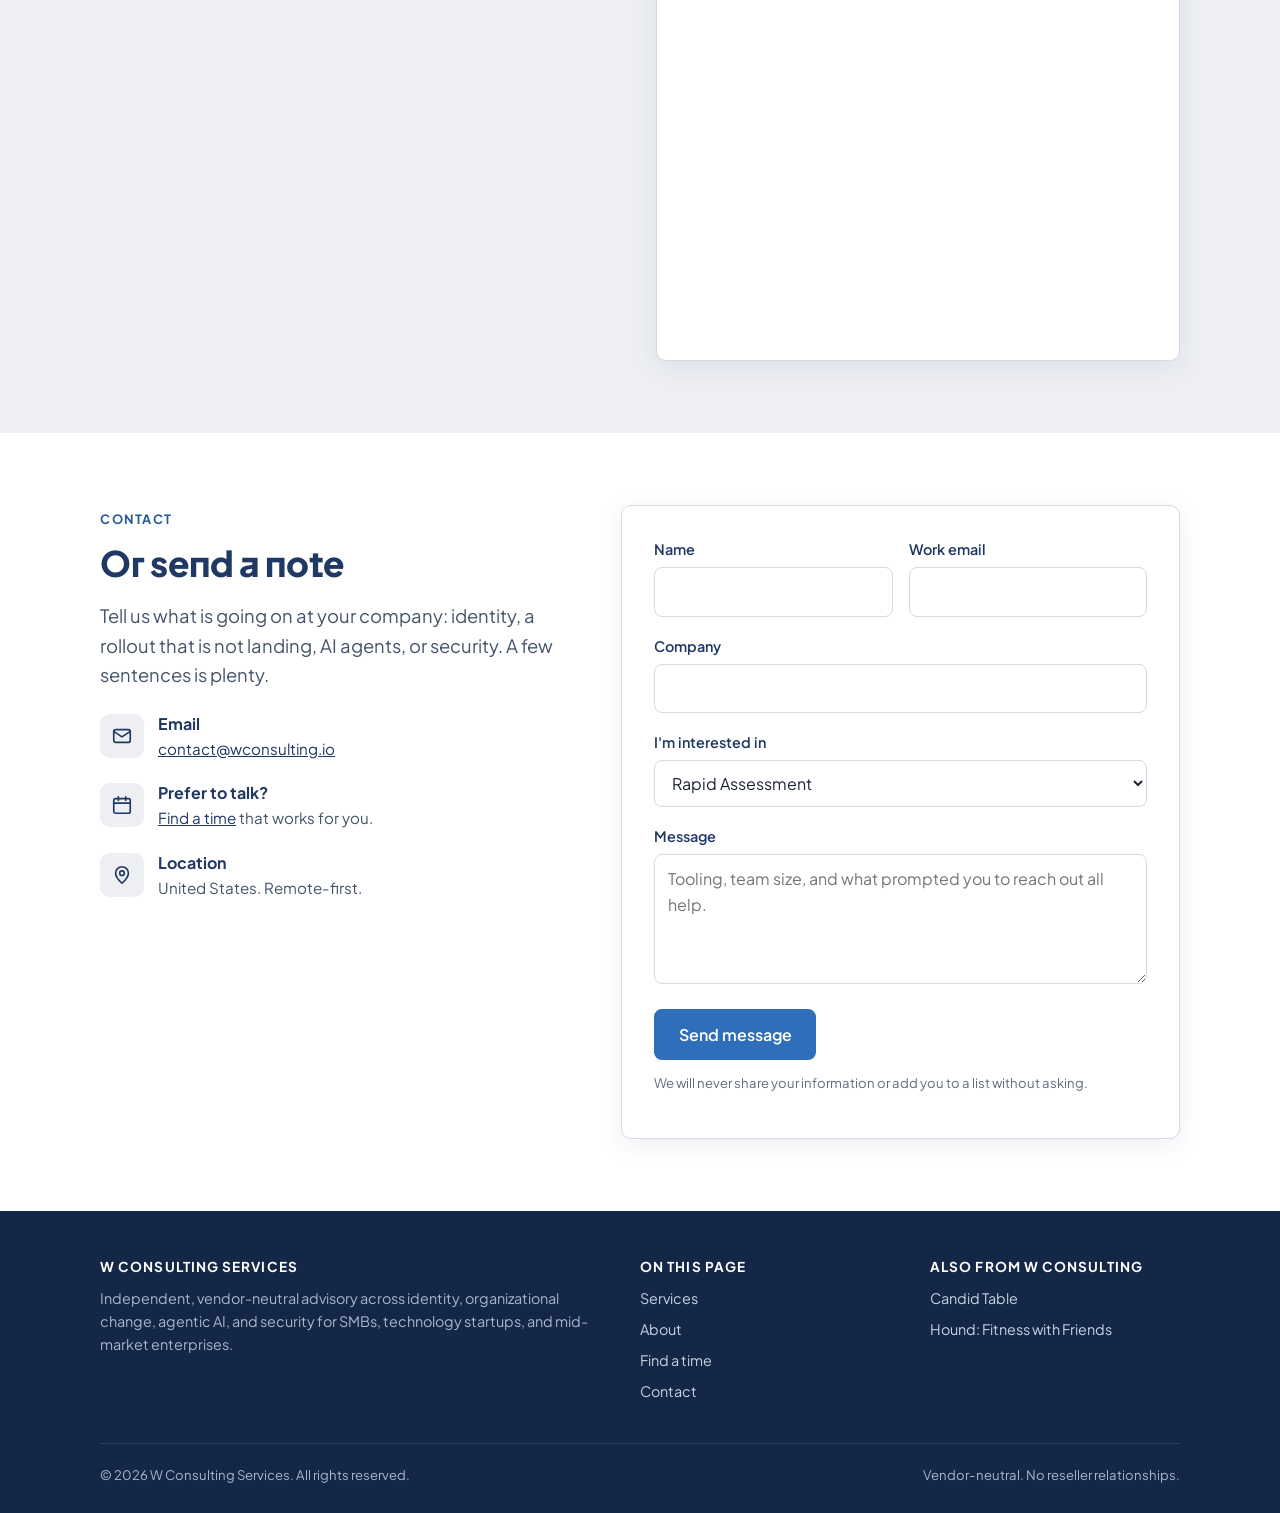
==== commit 18583d86: "Switch to self-hosted Plus Jakarta Sans and add Hound to ventures Replace Inter with Plus Jakarta Sa" ====
--- a/index.html
+++ b/index.html
@@ -5,9 +5,7 @@
 <meta name="viewport" content="width=device-width, initial-scale=1">
 <title>W Consulting Services | Identity, Change, AI &amp; Security Advisory</title>
 <meta name="description" content="W Consulting Services is an independent advisory practice for growing companies across four areas: identity and access, organizational change management, agentic AI (forward deployed engineering and agentic posture management), and security. Fixed-scope engagements, vendor-neutral advice.">
-<link rel="preconnect" href="https://fonts.googleapis.com">
-<link rel="preconnect" href="https://fonts.gstatic.com" crossorigin>
-<link href="https://fonts.googleapis.com/css2?family=Inter:wght@400;500;600;700&display=swap" rel="stylesheet">
+<link rel="preload" href="fonts/PlusJakartaSans-Variable.woff2" as="font" type="font/woff2" crossorigin>
 <link rel="stylesheet" href="css/styles.css">
 <link rel="icon" href="data:image/svg+xml,%3Csvg xmlns='http://www.w3.org/2000/svg' viewBox='0 0 64 64'%3E%3Crect width='64' height='64' rx='14' fill='%231F3864'/%3E%3Ctext x='32' y='44' font-family='Inter,Arial,sans-serif' font-size='36' font-weight='700' fill='%23FFFFFF' text-anchor='middle'%3EW%3C/text%3E%3C/svg%3E">
 </head>
@@ -15,7 +13,7 @@
 <header class="site-header">
   <div class="container nav">
     <a class="brand" href="#top" aria-label="W Consulting Services home">
-      <span class="brand-mark"><svg width="24" height="24" viewBox="0 0 24 24" aria-hidden="true"><text x="12" y="18" font-family="Inter,Arial,sans-serif" font-size="17" font-weight="700" fill="#FFFFFF" text-anchor="middle">W</text></svg></span>
+      <span class="brand-mark"><svg width="24" height="24" viewBox="0 0 24 24" aria-hidden="true"><text x="12" y="18" font-family="Plus Jakarta Sans,Inter,Arial,sans-serif" font-size="17" font-weight="700" fill="#FFFFFF" text-anchor="middle">W</text></svg></span>
       <span class="brand-name">W Consulting Services<small>Identity &middot; OCM &middot; AI &middot; Security</small></span>
     </a>
     <button class="nav-toggle" aria-label="Toggle navigation" aria-expanded="false" aria-controls="nav-links"><span></span><span></span><span></span></button>
@@ -180,13 +178,24 @@
         </div>
     </div>
 
-<div class="ct-band" style="margin-top:44px">
-      <div>
-        <span class="eyebrow">Advisory boards &amp; peer communities</span>
-        <h3>Looking for a customer advisory board, or a seat at a candid table?</h3>
-        <p>Customer Advisory Boards as a Service for security and identity vendors, and the dinners, panels, and roundtables where security leaders talk honestly with peers, now run under <strong style="color:#fff">Candid Table</strong>, a W Consulting Services offering.</p>
-      </div>
-      <div class="btn-row"><a class="btn btn-primary" href="https://candidtable.com" target="_blank" rel="noopener">Visit Candid Table</a></div>
+<div class="seg-head" style="margin-top:52px"><h3>Also from W Consulting</h3><span>Products we build and run</span></div>
+    <div class="venture-grid">
+      <div class="ct-band venture">
+        <div>
+          <span class="eyebrow">Advisory boards &amp; peer communities</span>
+          <h3>Candid Table</h3>
+          <p>Customer Advisory Boards as a Service for security and identity vendors, and the dinners, panels, and roundtables where security leaders talk honestly with peers.</p>
+        </div>
+        <div class="btn-row"><a class="btn btn-primary" href="https://candidtable.com" target="_blank" rel="noopener">Visit Candid Table</a></div>
+      </div>
+      <div class="ct-band venture">
+        <div>
+          <span class="eyebrow">Fitness with friends</span>
+          <h3>Hound</h3>
+          <p>Step races, games, and trash talk with your friends, daily goals, and a hound that cheers you on. Turn your step count into a friendly chase. In beta on iPhone and Android.</p>
+        </div>
+        <div class="btn-row"><a class="btn btn-primary" href="https://houndchallenge.net" target="_blank" rel="noopener">Meet Hound</a></div>
+      </div>
     </div>
   </div>
 </section>
@@ -306,6 +315,7 @@
         <h4>Also from W Consulting</h4>
         <ul>
           <li><a href="https://candidtable.com" target="_blank" rel="noopener">Candid Table</a></li>
+          <li><a href="https://houndchallenge.net" target="_blank" rel="noopener">Hound: Fitness with Friends</a></li>
         </ul>
       </div>
     </div>
--- a/css/styles.css
+++ b/css/styles.css
@@ -1,4 +1,14 @@
 /* W Consulting Services — shared styles */
+/* Plus Jakarta Sans, self-hosted variable font (SIL OFL, see fonts/OFL.txt).
+   Self-hosted so the Lancip/Lurus/Lingkar stylistic sets (ss01-ss03) are available. */
+@font-face {
+  font-family: "Plus Jakarta Sans";
+  src: url("../fonts/PlusJakartaSans-Variable.woff2") format("woff2");
+  font-weight: 200 800;
+  font-style: normal;
+  font-display: swap;
+}
+
 :root {
   --navy: #1F3864;
   --navy-deep: #152747;
@@ -19,7 +29,7 @@
 html { scroll-behavior: smooth; }
 body {
   margin: 0;
-  font-family: "Inter", system-ui, -apple-system, "Segoe UI", Roboto, Helvetica, Arial, sans-serif;
+  font-family: "Plus Jakarta Sans", "Inter", system-ui, -apple-system, "Segoe UI", Roboto, Helvetica, Arial, sans-serif;
   color: var(--ink);
   background: var(--white);
   line-height: 1.6;
@@ -28,6 +38,8 @@
 a { color: var(--navy); }
 img, svg { max-width: 100%; }
 h1, h2, h3, h4 { color: var(--navy); line-height: 1.2; margin: 0 0 0.5em; font-weight: 700; }
+/* Plus Jakarta Sans: ExtraBold headings with the Lancip (sharp) alternates, ss01 */
+h1, h2 { font-weight: 800; font-feature-settings: "ss01"; }
 h1 { font-size: clamp(2rem, 4.5vw, 3.1rem); letter-spacing: -0.02em; }
 h2 { font-size: clamp(1.6rem, 3vw, 2.2rem); letter-spacing: -0.01em; }
 h3 { font-size: 1.2rem; }
@@ -318,8 +330,11 @@
 .schedule-slot.has-embed { padding: 0; display: block; min-height: 680px; overflow: hidden; }
 .schedule-slot iframe { width: 100%; height: 680px; border: 0; }
 .schedule-slot .icon { margin: 0 auto 14px; }
+.venture-grid { display: grid; grid-template-columns: 1fr 1fr; gap: 20px; }
+.ct-band.venture { grid-template-columns: 1fr; gap: 20px; align-items: start; padding: 32px 34px; }
+.ct-band.venture .btn-row { justify-content: flex-start; }
 @media (max-width: 960px) { .svc-grid { grid-template-columns: 1fr 1fr; } .ct-band { grid-template-columns: 1fr; } .ct-band .btn-row { justify-content: flex-start; } .schedule-grid { grid-template-columns: 1fr; } }
-@media (max-width: 720px) { .svc-grid { grid-template-columns: 1fr; } .ct-band { padding: 28px 22px; } }
+@media (max-width: 720px) { .svc-grid { grid-template-columns: 1fr; } .venture-grid { grid-template-columns: 1fr; } .ct-band { padding: 28px 22px; } }
 
 /* ---- Promo banner ---- */
 .promo { background: linear-gradient(90deg, var(--accent-dark), var(--accent)); color: var(--white); }
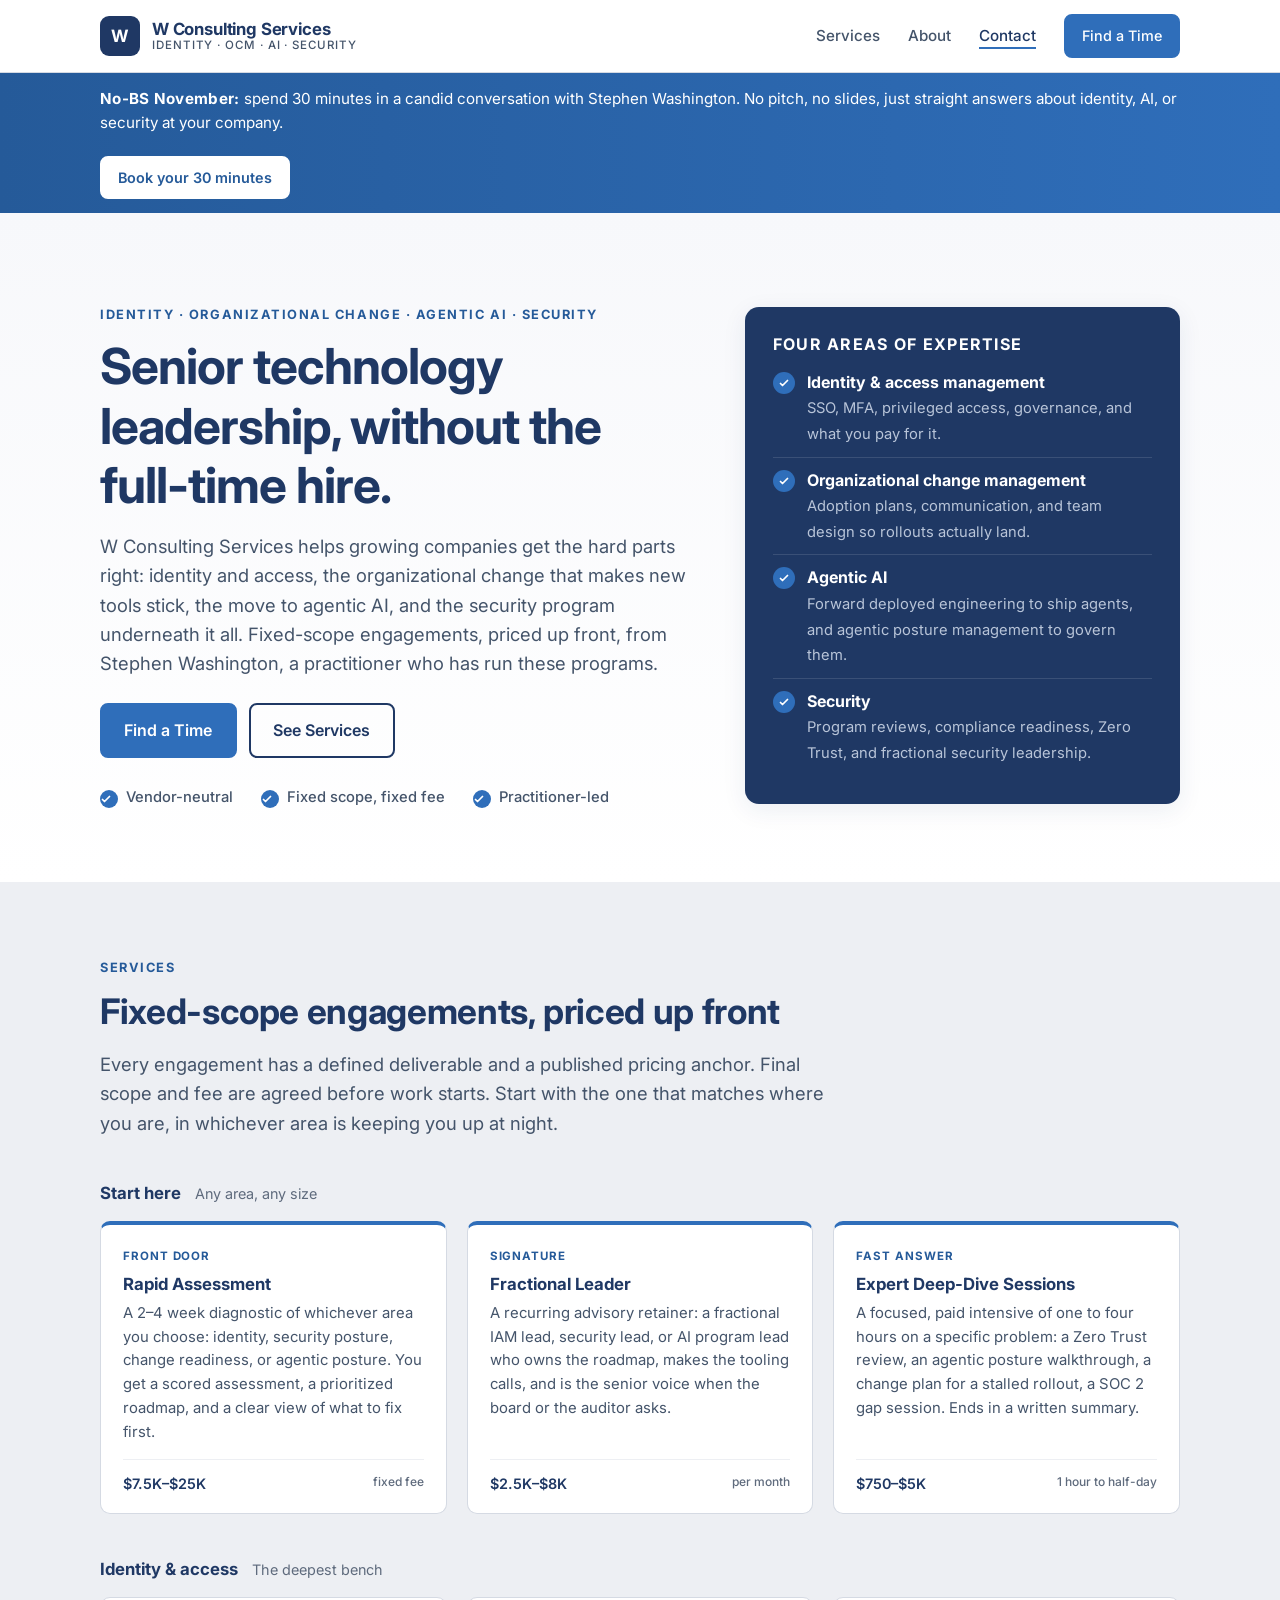
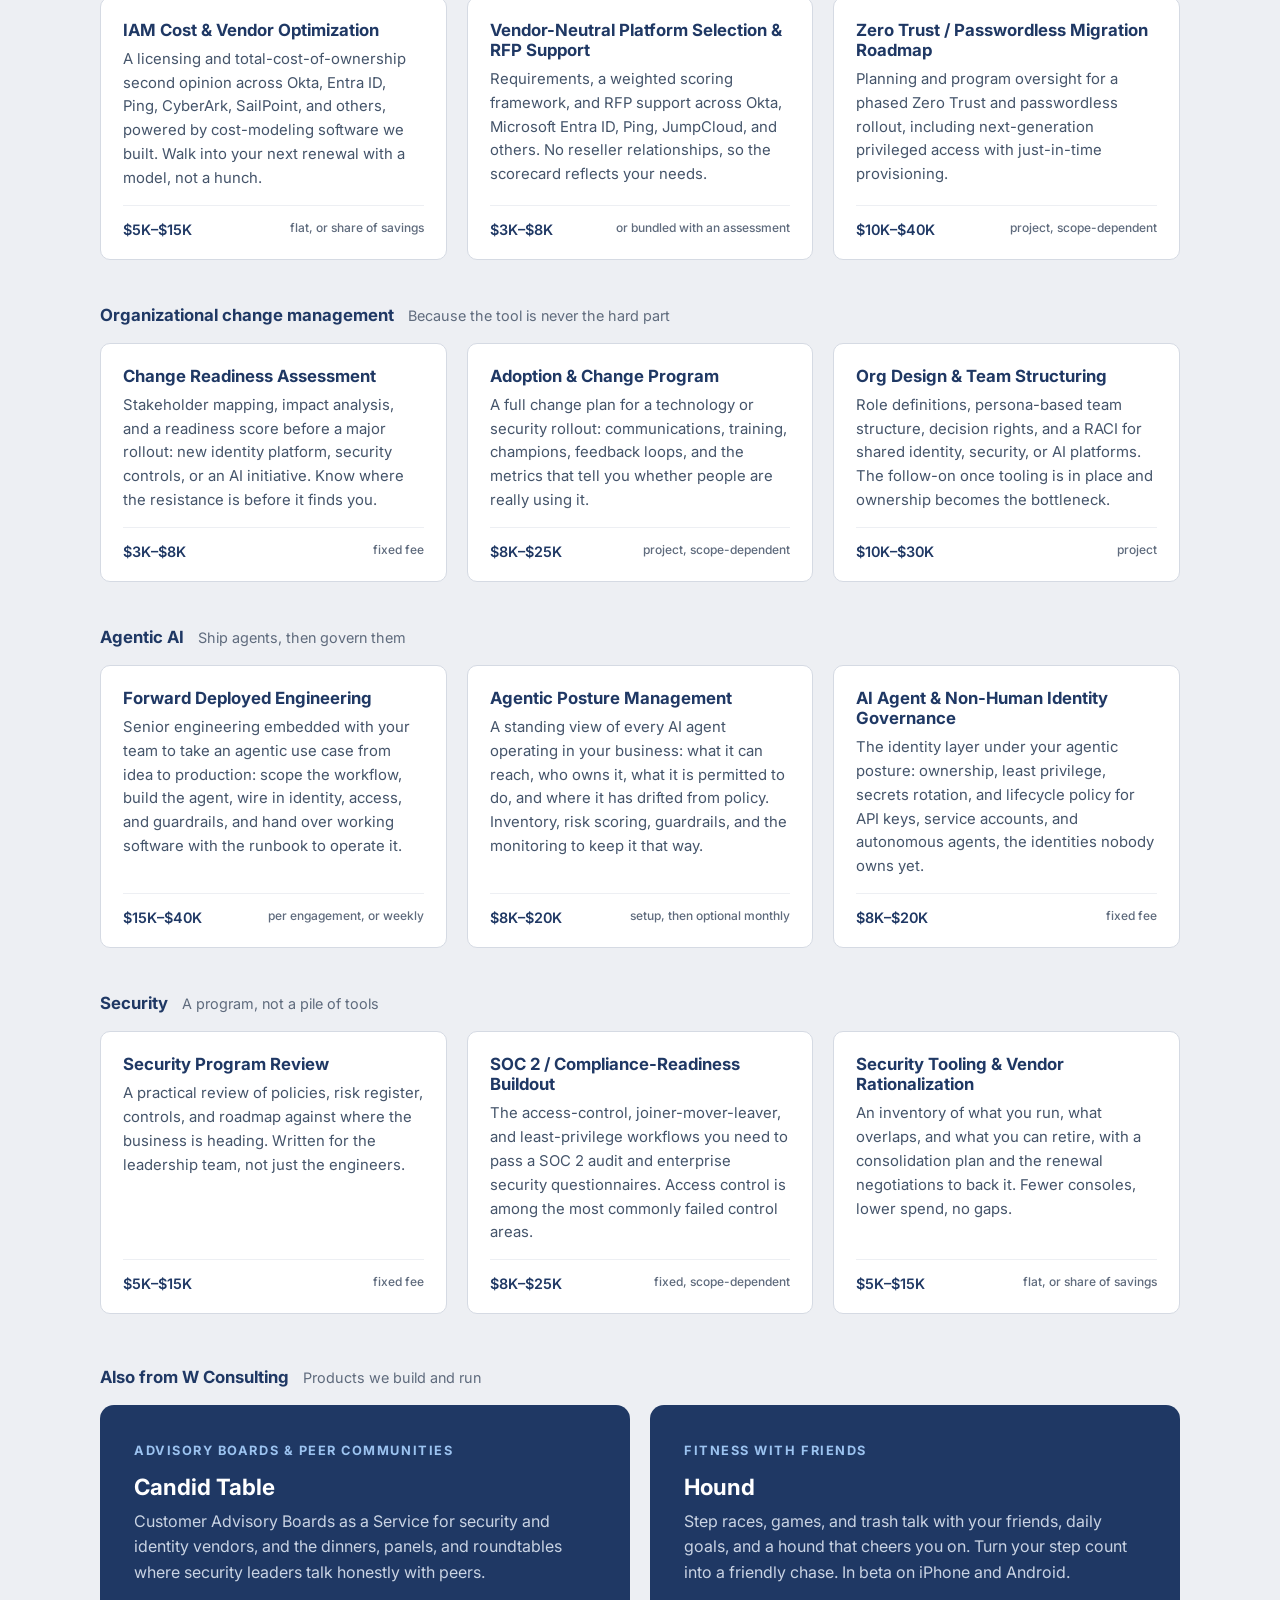
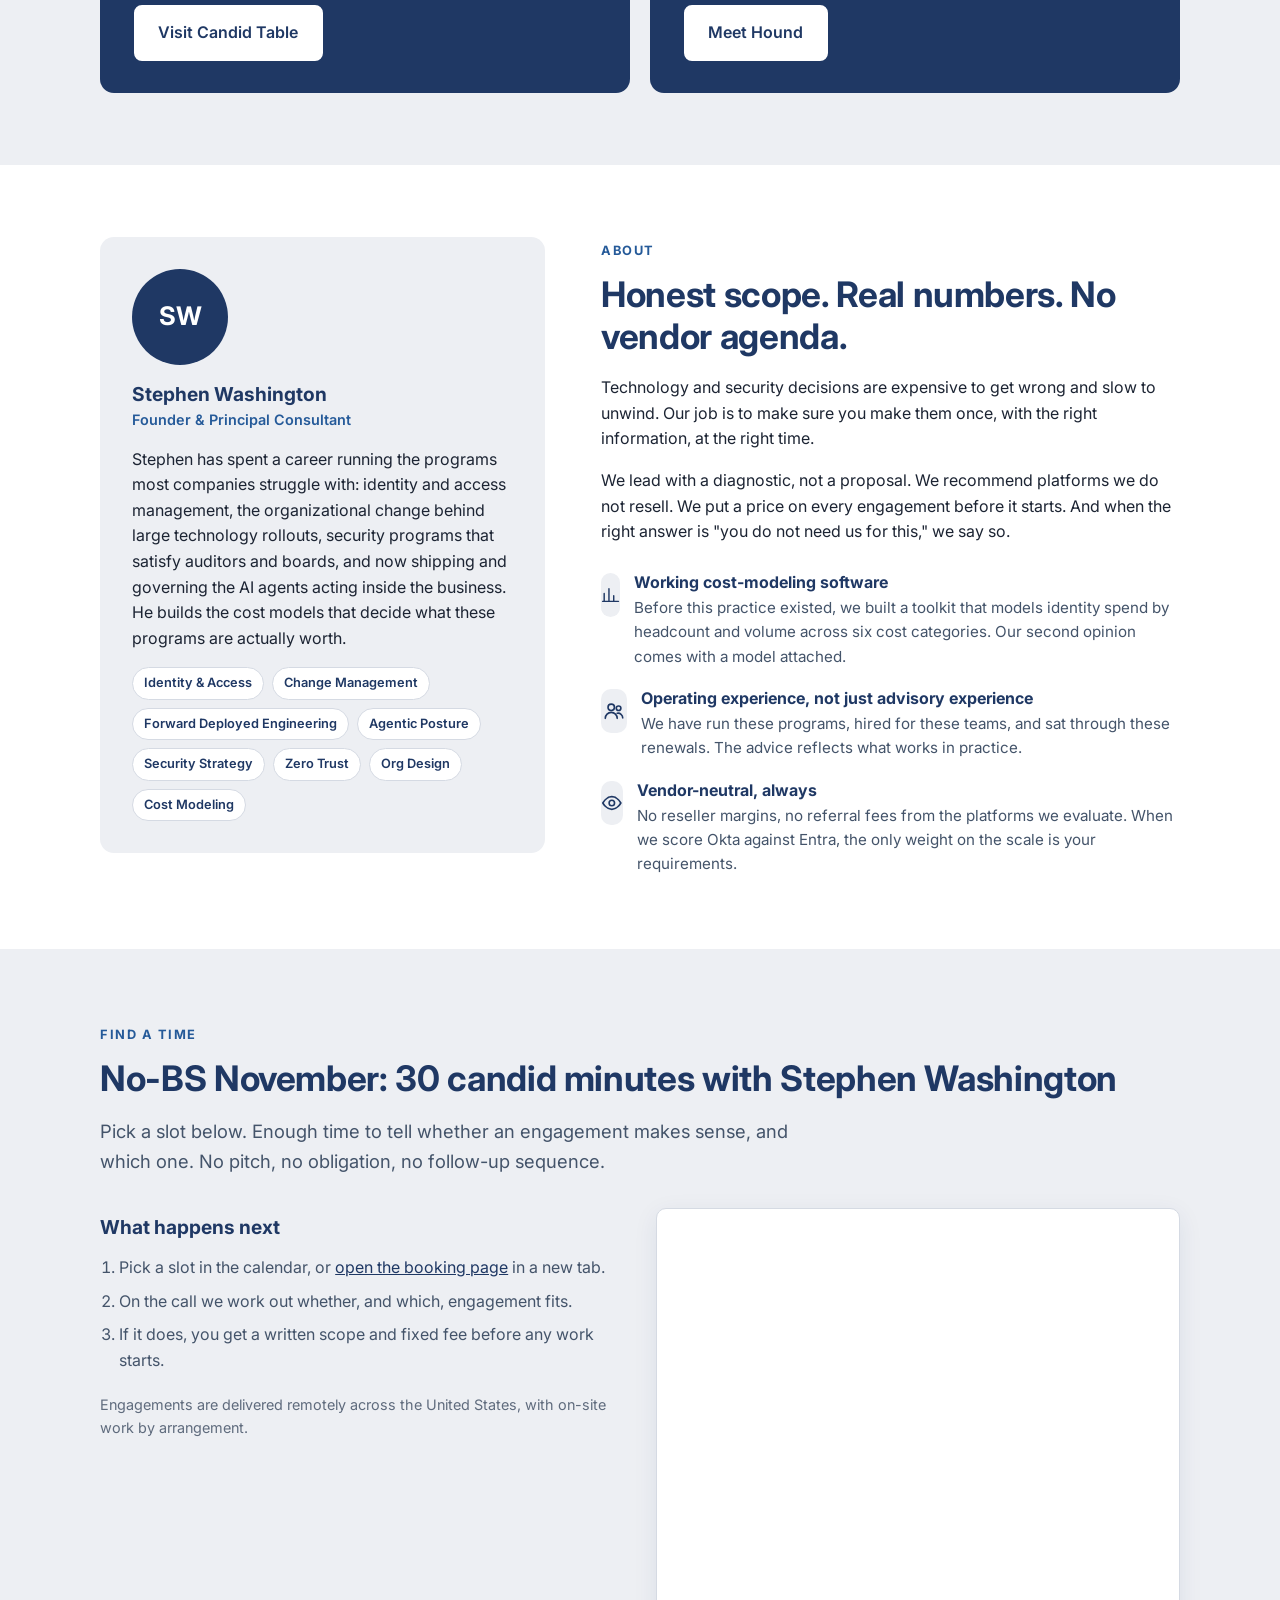
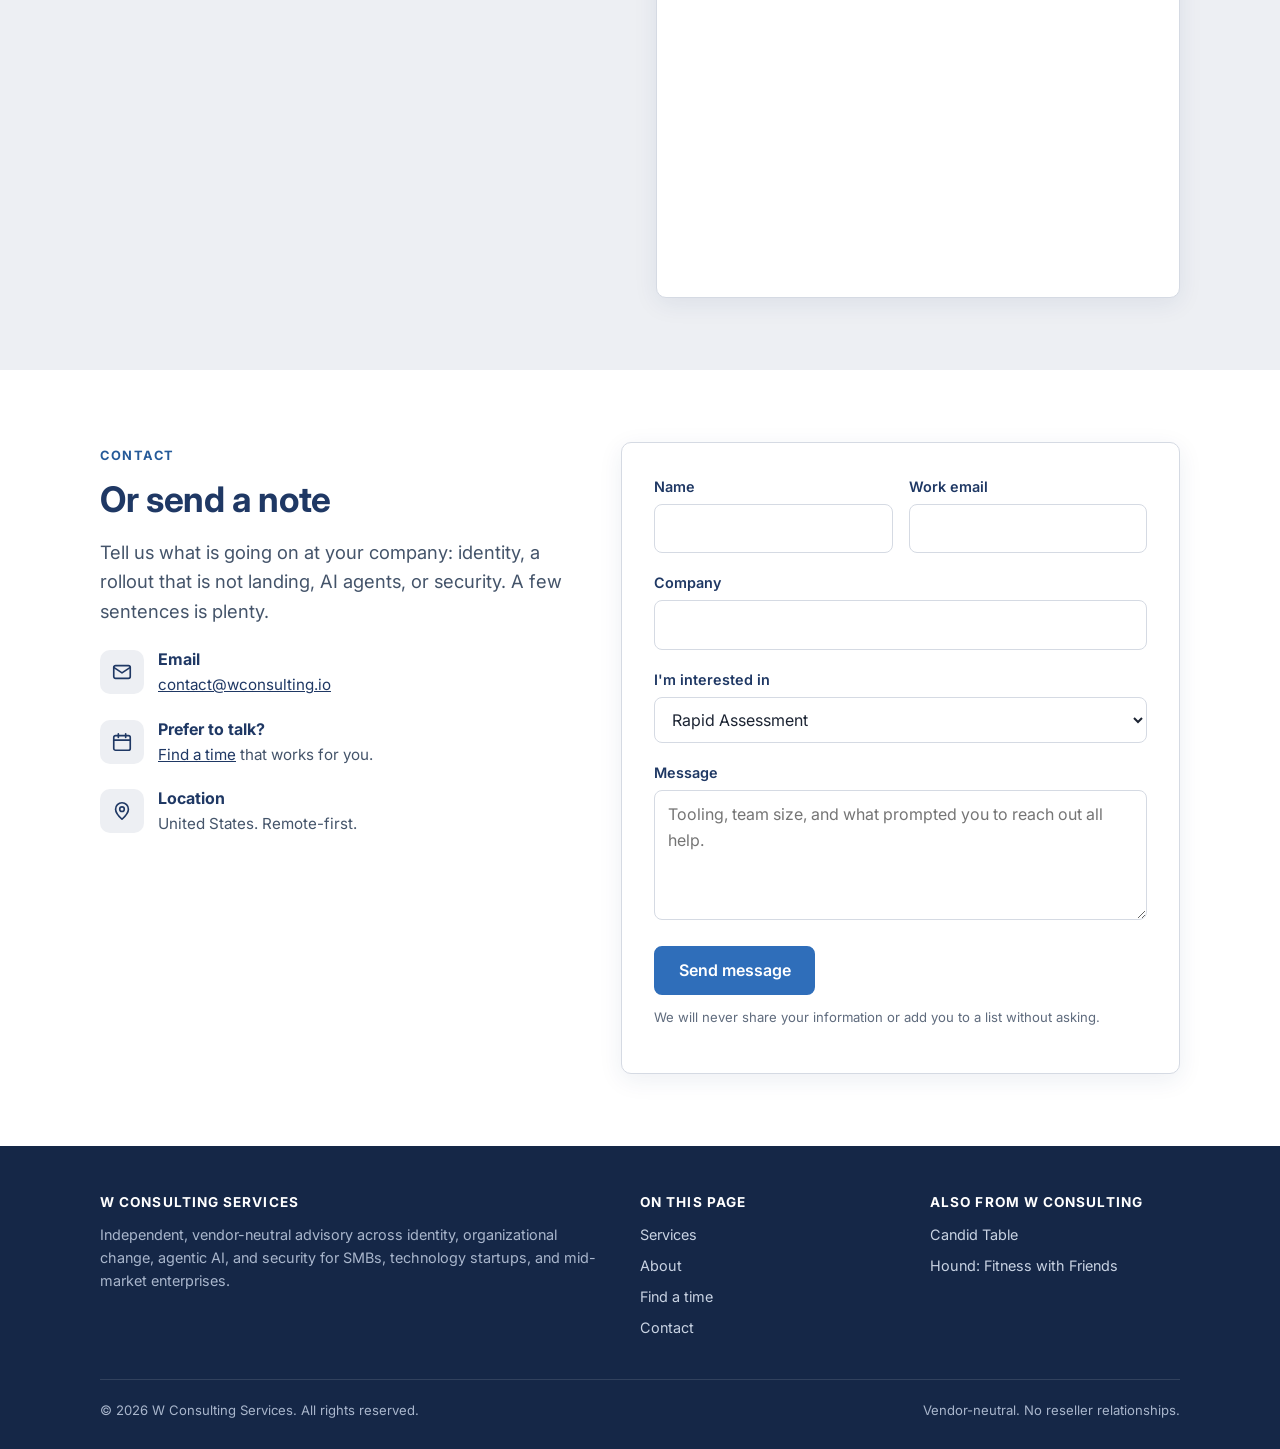
==== commit e8e84d59: "Revert typeface to Inter Restore the Google Fonts Inter link and font stack, drop the self-hosted Pl" ====
--- a/index.html
+++ b/index.html
@@ -5,7 +5,9 @@
 <meta name="viewport" content="width=device-width, initial-scale=1">
 <title>W Consulting Services | Identity, Change, AI &amp; Security Advisory</title>
 <meta name="description" content="W Consulting Services is an independent advisory practice for growing companies across four areas: identity and access, organizational change management, agentic AI (forward deployed engineering and agentic posture management), and security. Fixed-scope engagements, vendor-neutral advice.">
-<link rel="preload" href="fonts/PlusJakartaSans-Variable.woff2" as="font" type="font/woff2" crossorigin>
+<link rel="preconnect" href="https://fonts.googleapis.com">
+<link rel="preconnect" href="https://fonts.gstatic.com" crossorigin>
+<link href="https://fonts.googleapis.com/css2?family=Inter:wght@400;500;600;700&display=swap" rel="stylesheet">
 <link rel="stylesheet" href="css/styles.css">
 <link rel="icon" href="data:image/svg+xml,%3Csvg xmlns='http://www.w3.org/2000/svg' viewBox='0 0 64 64'%3E%3Crect width='64' height='64' rx='14' fill='%231F3864'/%3E%3Ctext x='32' y='44' font-family='Inter,Arial,sans-serif' font-size='36' font-weight='700' fill='%23FFFFFF' text-anchor='middle'%3EW%3C/text%3E%3C/svg%3E">
 </head>
@@ -13,7 +15,7 @@
 <header class="site-header">
   <div class="container nav">
     <a class="brand" href="#top" aria-label="W Consulting Services home">
-      <span class="brand-mark"><svg width="24" height="24" viewBox="0 0 24 24" aria-hidden="true"><text x="12" y="18" font-family="Plus Jakarta Sans,Inter,Arial,sans-serif" font-size="17" font-weight="700" fill="#FFFFFF" text-anchor="middle">W</text></svg></span>
+      <span class="brand-mark"><svg width="24" height="24" viewBox="0 0 24 24" aria-hidden="true"><text x="12" y="18" font-family="Inter,Arial,sans-serif" font-size="17" font-weight="700" fill="#FFFFFF" text-anchor="middle">W</text></svg></span>
       <span class="brand-name">W Consulting Services<small>Identity &middot; OCM &middot; AI &middot; Security</small></span>
     </a>
     <button class="nav-toggle" aria-label="Toggle navigation" aria-expanded="false" aria-controls="nav-links"><span></span><span></span><span></span></button>
--- a/css/styles.css
+++ b/css/styles.css
@@ -1,14 +1,4 @@
 /* W Consulting Services — shared styles */
-/* Plus Jakarta Sans, self-hosted variable font (SIL OFL, see fonts/OFL.txt).
-   Self-hosted so the Lancip/Lurus/Lingkar stylistic sets (ss01-ss03) are available. */
-@font-face {
-  font-family: "Plus Jakarta Sans";
-  src: url("../fonts/PlusJakartaSans-Variable.woff2") format("woff2");
-  font-weight: 200 800;
-  font-style: normal;
-  font-display: swap;
-}
-
 :root {
   --navy: #1F3864;
   --navy-deep: #152747;
@@ -29,7 +19,7 @@
 html { scroll-behavior: smooth; }
 body {
   margin: 0;
-  font-family: "Plus Jakarta Sans", "Inter", system-ui, -apple-system, "Segoe UI", Roboto, Helvetica, Arial, sans-serif;
+  font-family: "Inter", system-ui, -apple-system, "Segoe UI", Roboto, Helvetica, Arial, sans-serif;
   color: var(--ink);
   background: var(--white);
   line-height: 1.6;
@@ -38,8 +28,6 @@
 a { color: var(--navy); }
 img, svg { max-width: 100%; }
 h1, h2, h3, h4 { color: var(--navy); line-height: 1.2; margin: 0 0 0.5em; font-weight: 700; }
-/* Plus Jakarta Sans: ExtraBold headings with the Lancip (sharp) alternates, ss01 */
-h1, h2 { font-weight: 800; font-feature-settings: "ss01"; }
 h1 { font-size: clamp(2rem, 4.5vw, 3.1rem); letter-spacing: -0.02em; }
 h2 { font-size: clamp(1.6rem, 3vw, 2.2rem); letter-spacing: -0.01em; }
 h3 { font-size: 1.2rem; }
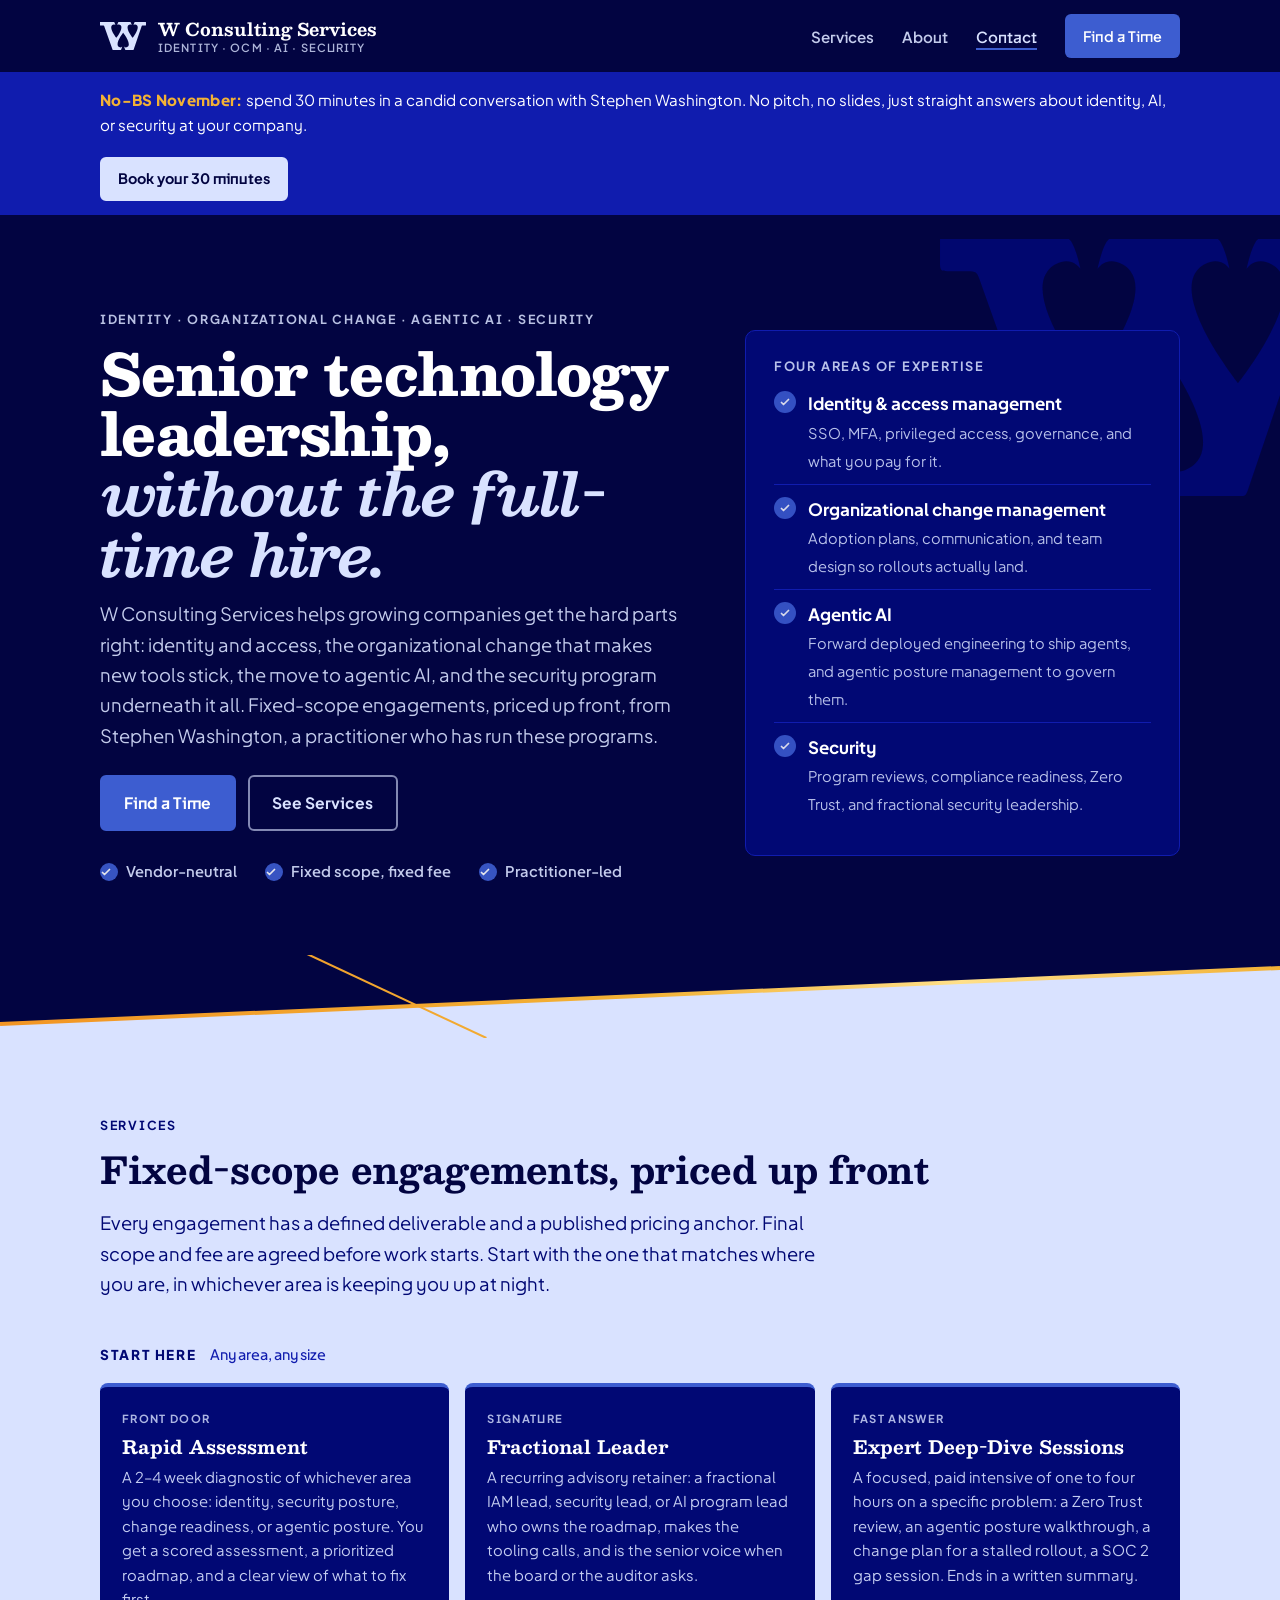
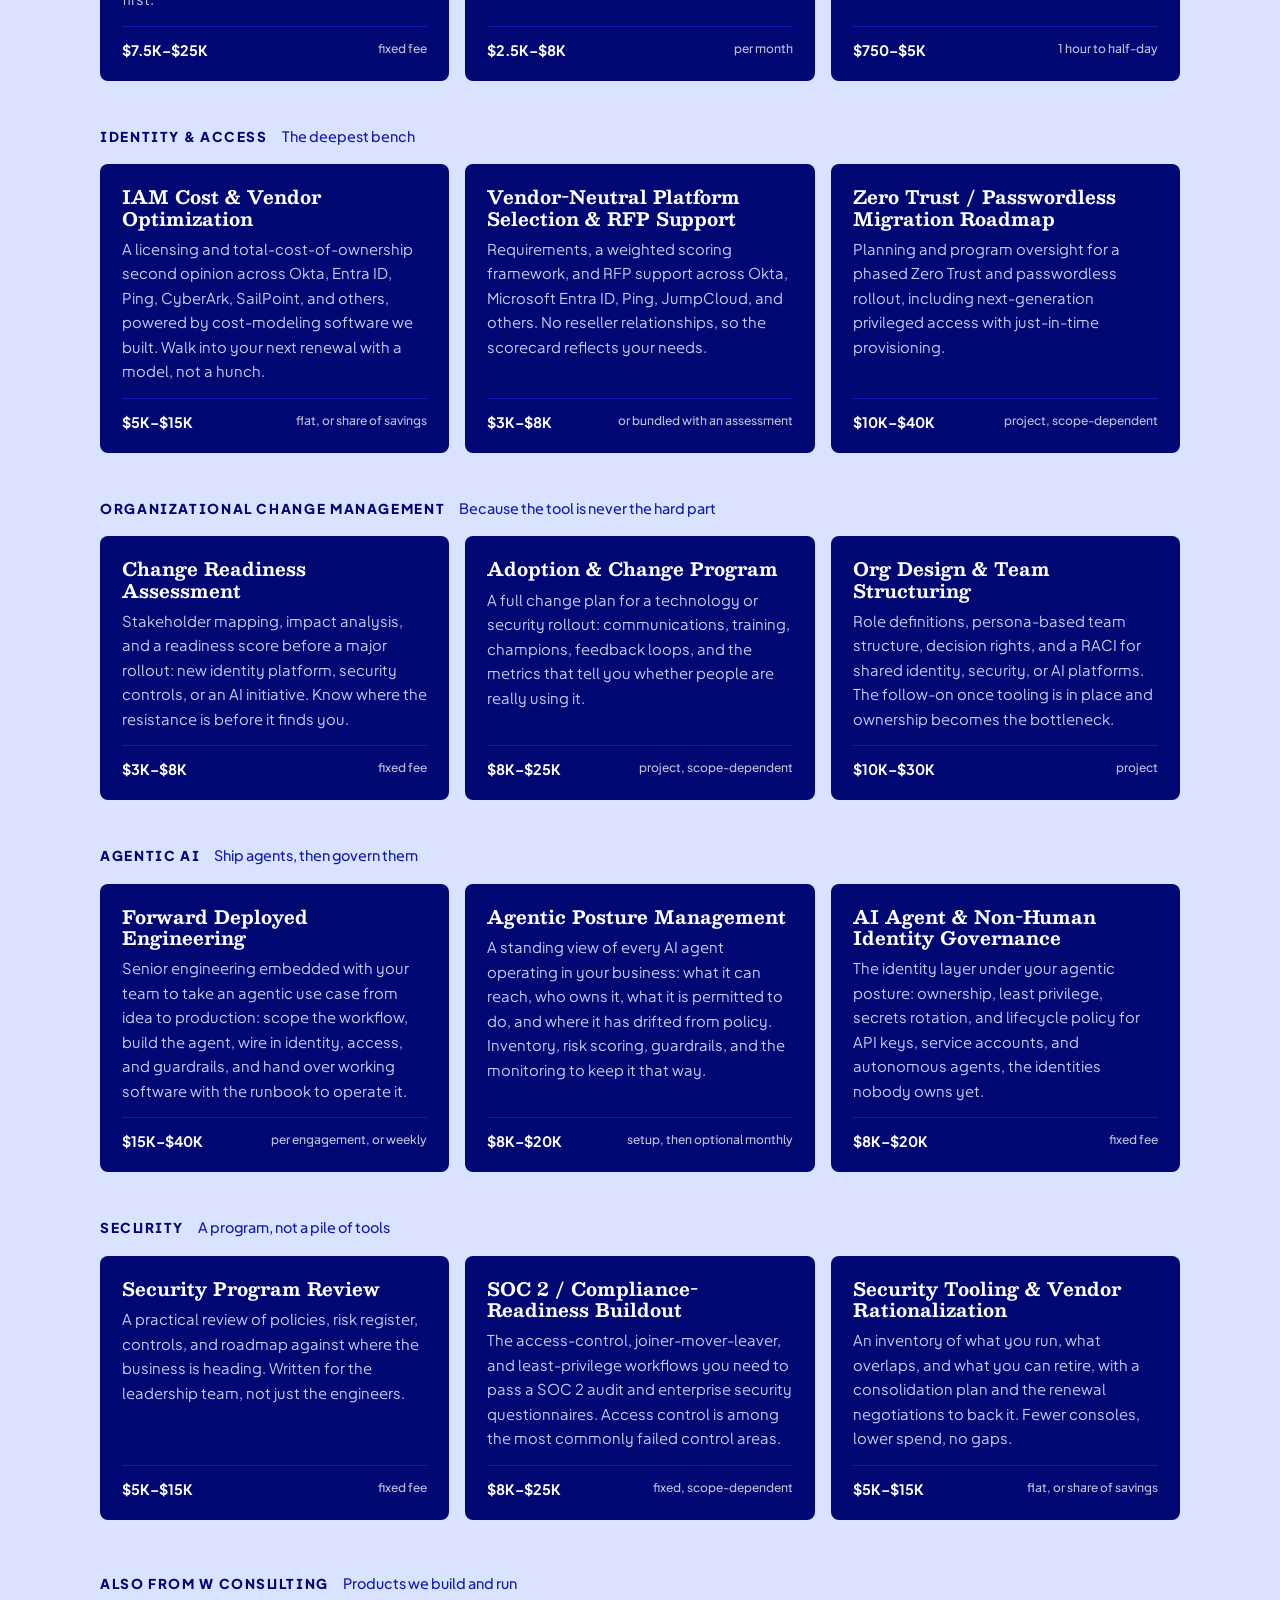
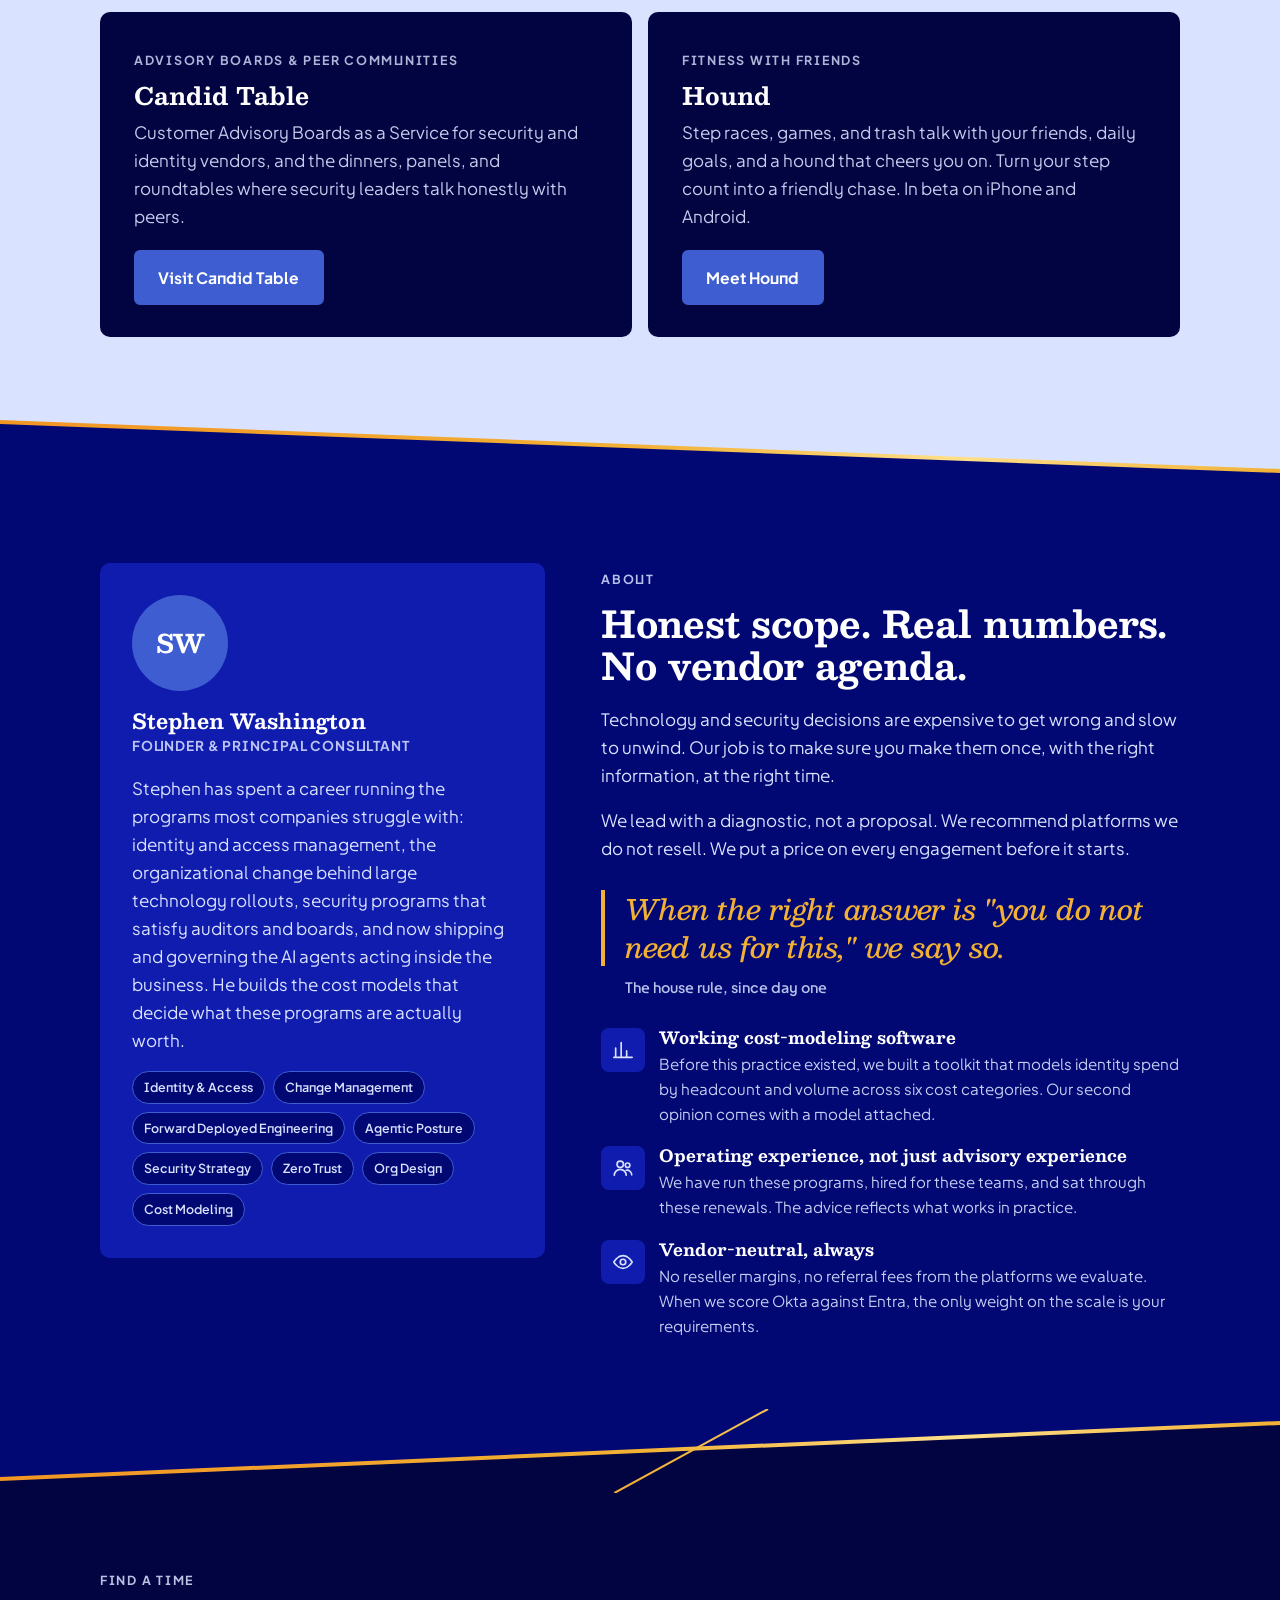
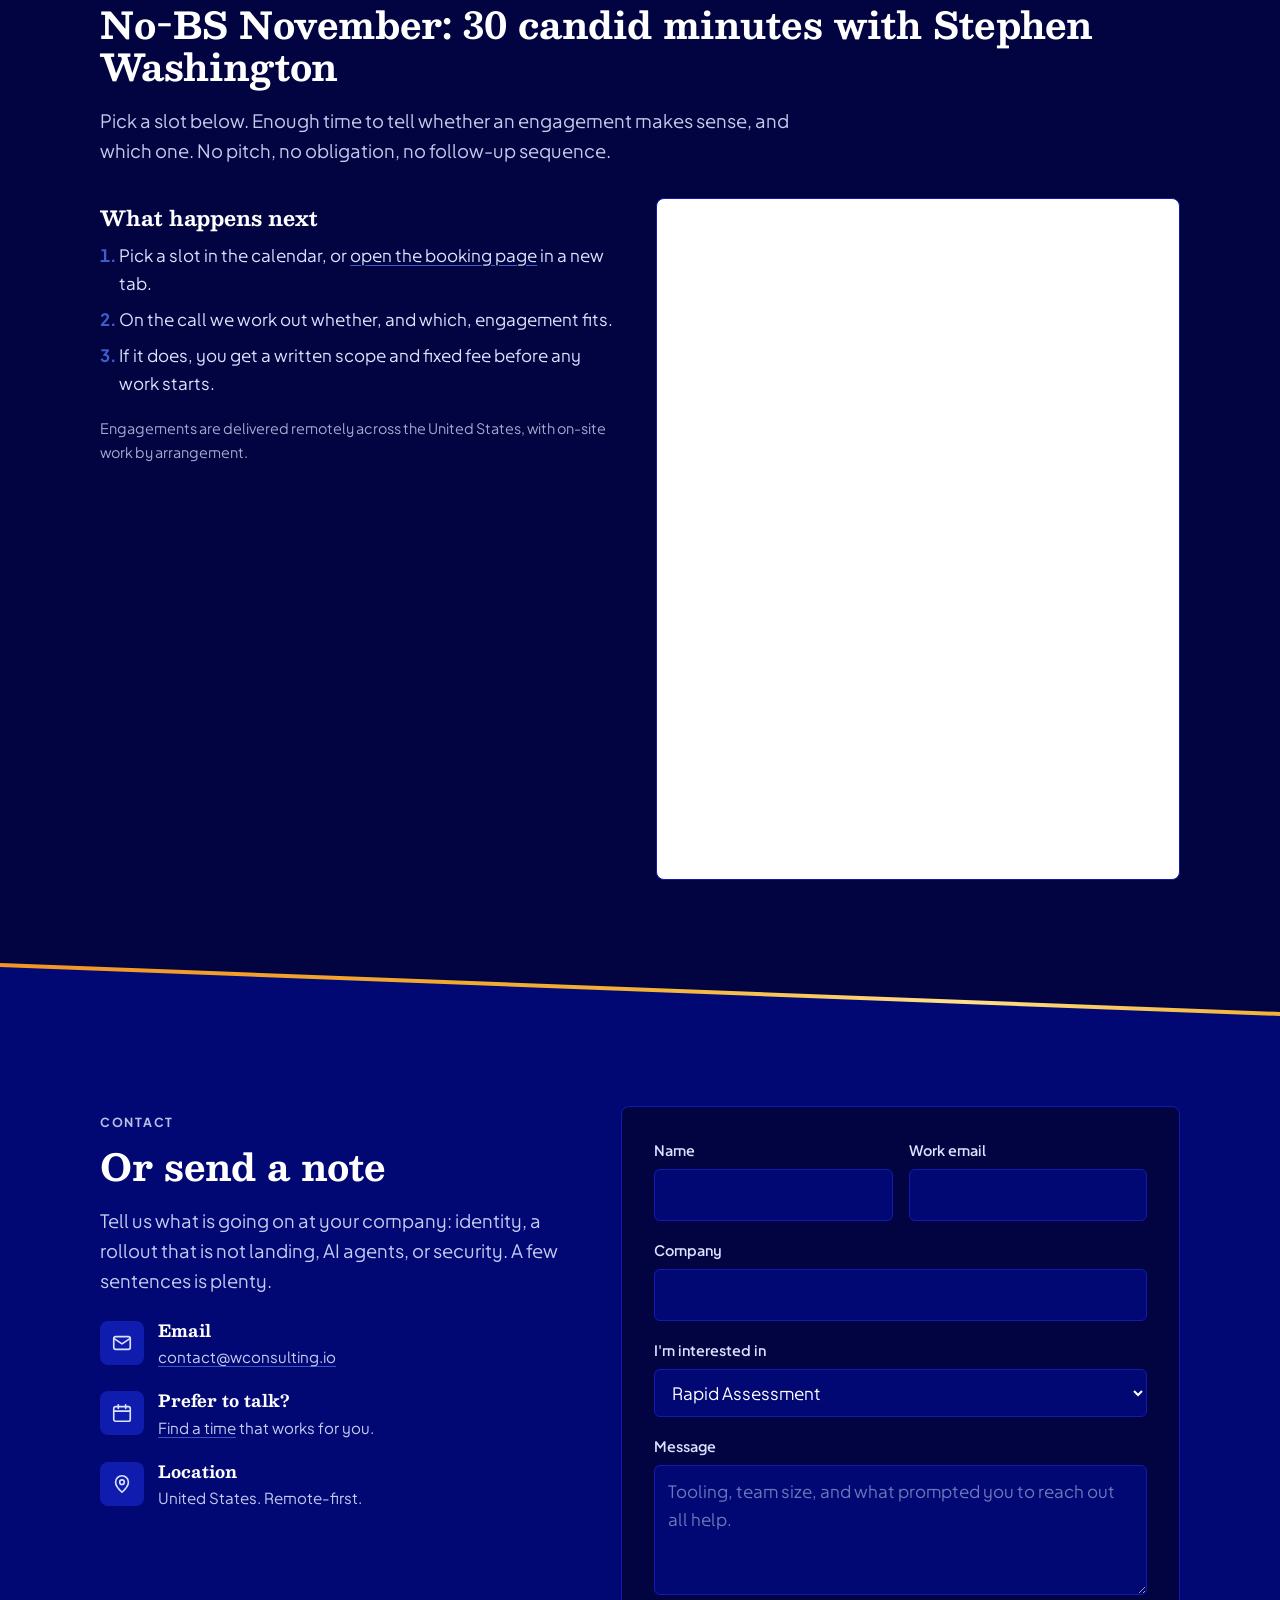
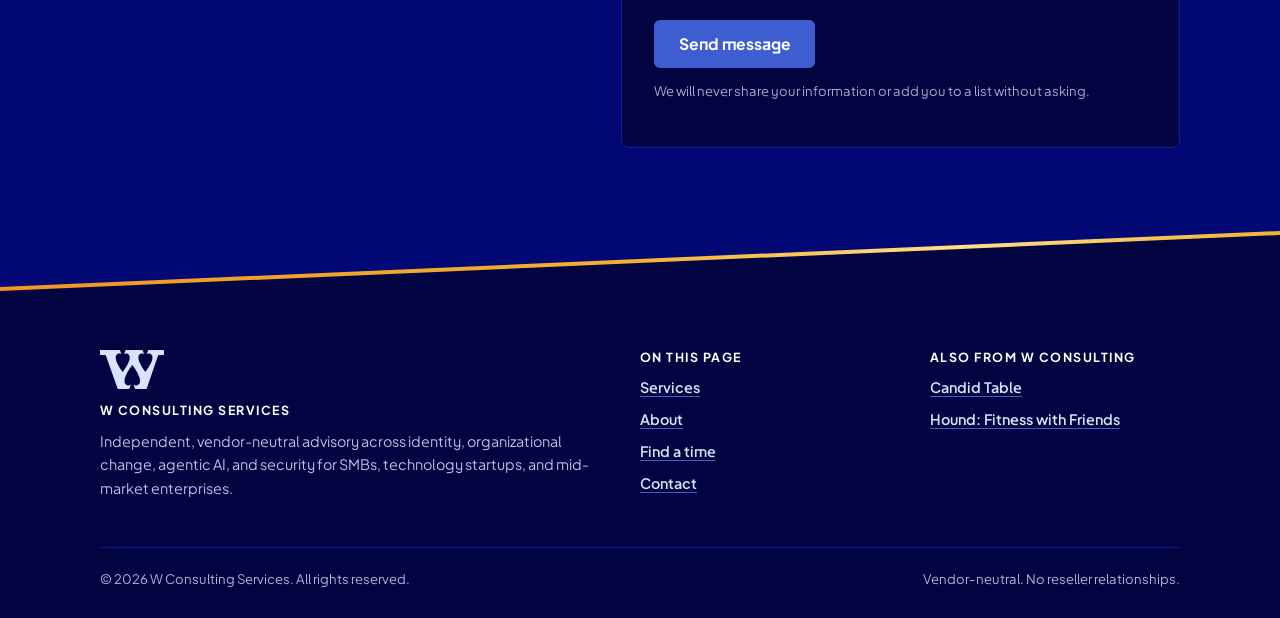
==== commit d5c93c11: "Restyle to the Stephen Washington brand kit Dark blue palette (five blues carry the page), Besley he" ====
--- a/index.html
+++ b/index.html
@@ -5,17 +5,19 @@
 <meta name="viewport" content="width=device-width, initial-scale=1">
 <title>W Consulting Services | Identity, Change, AI &amp; Security Advisory</title>
 <meta name="description" content="W Consulting Services is an independent advisory practice for growing companies across four areas: identity and access, organizational change management, agentic AI (forward deployed engineering and agentic posture management), and security. Fixed-scope engagements, vendor-neutral advice.">
+<link rel="preload" href="fonts/PlusJakartaSans-Variable.woff2" as="font" type="font/woff2" crossorigin>
 <link rel="preconnect" href="https://fonts.googleapis.com">
 <link rel="preconnect" href="https://fonts.gstatic.com" crossorigin>
-<link href="https://fonts.googleapis.com/css2?family=Inter:wght@400;500;600;700&display=swap" rel="stylesheet">
+<link href="https://fonts.googleapis.com/css2?family=Besley:ital,wght@0,500..900;1,500..900&display=swap" rel="stylesheet">
 <link rel="stylesheet" href="css/styles.css">
-<link rel="icon" href="data:image/svg+xml,%3Csvg xmlns='http://www.w3.org/2000/svg' viewBox='0 0 64 64'%3E%3Crect width='64' height='64' rx='14' fill='%231F3864'/%3E%3Ctext x='32' y='44' font-family='Inter,Arial,sans-serif' font-size='36' font-weight='700' fill='%23FFFFFF' text-anchor='middle'%3EW%3C/text%3E%3C/svg%3E">
+<link rel="icon" href="data:image/svg+xml,%3Csvg xmlns='http://www.w3.org/2000/svg' viewBox='0 0 64 64'%3E%3Crect width='64' height='64' rx='12' fill='%23020441'/%3E%3Ctext x='32' y='46' font-family='Georgia,serif' font-size='40' font-weight='700' fill='%23D9E2FF' text-anchor='middle'%3EW%3C/text%3E%3C/svg%3E">
 </head>
 <body>
+<svg width="0" height="0" style="position:absolute" aria-hidden="true"><symbol id="lettermark" viewBox="0 0 197.16 120.84"><path d="M196.21.52c-.64-.34-1.78-.52-3.42-.52h-43.39c-.19.13-.38.3-.57.5-.21.23-.42.5-.62.81-2.44,3.71-4.3,12.67-4.3,12.67,1.24-1.55,2.59-2.5,3.95-3.01,4.11-1.54,8.41.88,10.55,3.01.36.35.68.73.97,1.12,1.5,1.98,2.21,4.42,2.33,7.15.32,7.54-3.91,17.31-8.73,25.85-6.03,10.69-12.98,19.44-13.07,19.49-.07-.04-4.45-5.55-9.27-13.16-7.34-11.58-15.69-28.02-11.36-37.4.25-.54.55-1.07.89-1.56.36-.53.77-1.03,1.24-1.49,2.14-2.12,6.43-4.54,10.54-3.01,1.37.51,2.72,1.46,3.96,3.01,0,0-2.48-12-5.48-13.98h-51.01c-.21.14-.42.33-.62.56-.17.19-.33.4-.5.64-2.47,3.65-4.36,12.78-4.36,12.78,1.24-1.55,2.59-2.5,3.95-3.01,4.11-1.54,8.41.88,10.55,3.01.36.36.68.74.98,1.13,10.79,14.33-19.31,52.37-19.48,52.48-.08-.05-6.28-7.86-12.06-17.74-5.44-9.3-10.48-20.42-9.67-28.59.23-2.33.94-4.42,2.25-6.16.3-.39.62-.77.98-1.13,2.14-2.12,6.44-4.54,10.55-3.01,1.37.51,2.71,1.46,3.95,3.01,0,0-2.48-12-5.48-13.98H0v11.77c0,1.48.21,2.41.64,2.78.42.37,1.38.56,2.86.56h9.06c2.23,0,3.63.23,4.21.68.58.45,1.17,1.47,1.75,3.06l35.06,98.58c.53,1.43,1.07,2.36,1.63,2.78.56.42,1.84.64,3.85.64,0,0,0,0,0,0h7.71s0,0,0,0h22.15c3.31-2.19,6.05-15.44,6.05-15.44-5.48,6.83-12.86,3.13-16.02,0-.55-.54-1.02-1.13-1.43-1.75-10.88-16.19,21.68-57.35,21.87-57.46.02.01.51.62,1.34,1.7,1.24,1.63,3.25,4.36,5.58,7.78,8.64,12.72,21.62,35.05,15.67,46.76-.55,1.08-1.26,2.08-2.15,2.97-3.15,3.13-10.54,6.83-16.02,0,0,0,2.74,13.25,6.05,15.44h21.78s0,0,0,0h8.11s0,0,0,0c1.69,0,2.78-.13,3.25-.4.48-.27.95-1.01,1.43-2.23l33.63-99.29c.48-1.43.95-2.42,1.43-2.98.48-.56,1.72-.84,3.74-.84h10.18c1.59,0,2.61-.18,3.06-.56.45-.37.68-1.32.68-2.86V3.58c0-1.7-.32-2.71-.95-3.06Z"/></symbol></svg>
 <header class="site-header">
   <div class="container nav">
     <a class="brand" href="#top" aria-label="W Consulting Services home">
-      <span class="brand-mark"><svg width="24" height="24" viewBox="0 0 24 24" aria-hidden="true"><text x="12" y="18" font-family="Inter,Arial,sans-serif" font-size="17" font-weight="700" fill="#FFFFFF" text-anchor="middle">W</text></svg></span>
+      <svg class="brand-logo" viewBox="0 0 197.16 120.84" fill="currentColor" role="img" aria-label="W Consulting Services lettermark"><use href="#lettermark"/></svg>
       <span class="brand-name">W Consulting Services<small>Identity &middot; OCM &middot; AI &middot; Security</small></span>
     </a>
     <button class="nav-toggle" aria-label="Toggle navigation" aria-expanded="false" aria-controls="nav-links"><span></span><span></span><span></span></button>
@@ -37,10 +39,11 @@
 </div>
 
 <section class="hero">
+  <svg class="wm" viewBox="0 0 197.16 120.84" fill="currentColor" aria-hidden="true"><use href="#lettermark"/></svg>
   <div class="container hero-grid">
     <div>
       <span class="eyebrow">Identity &middot; Organizational Change &middot; Agentic AI &middot; Security</span>
-      <h1>Senior technology leadership, without the full-time hire.</h1>
+      <h1>Senior technology leadership, <em>without the full-time hire.</em></h1>
       <p class="lead">W Consulting Services helps growing companies get the hard parts right: identity and access, the organizational change that makes new tools stick, the move to agentic AI, and the security program underneath it all. Fixed-scope engagements, priced up front, from Stephen Washington, a practitioner who has run these programs.</p>
       <div class="btn-row">
         <a class="btn btn-primary" href="#schedule">Find a Time</a>
@@ -63,7 +66,7 @@
     </aside>
   </div>
 </section>
-
+<svg class="div" viewBox="0 0 100 12" preserveAspectRatio="none" aria-hidden="true"><defs><linearGradient id="gd1" gradientUnits="userSpaceOnUse" x1="0" y1="0" x2="100" y2="0"><stop offset="0" stop-color="#F29524"/><stop offset=".5" stop-color="#F2B135"/><stop offset=".75" stop-color="#FFE08A"/><stop offset="1" stop-color="#F2B135"/></linearGradient></defs><rect width="100" height="12" fill="#020441"/><polygon points="0,10 100,2 100,12 0,12" fill="#D9E2FF"/><line x1="24" y1="0" x2="38" y2="12" stroke="url(#gd1)" stroke-width="2" vector-effect="non-scaling-stroke"/><line x1="0" y1="10" x2="100" y2="2" stroke="url(#gd1)" stroke-width="4" vector-effect="non-scaling-stroke"/></svg>
 <section class="section band" id="services">
   <div class="container">
     <span class="eyebrow">Services</span>
@@ -201,8 +204,8 @@
     </div>
   </div>
 </section>
-
-<section class="section" id="about">
+<svg class="div" viewBox="0 0 100 12" preserveAspectRatio="none" aria-hidden="true"><defs><linearGradient id="gd2" gradientUnits="userSpaceOnUse" x1="0" y1="0" x2="100" y2="0"><stop offset="0" stop-color="#F29524"/><stop offset=".5" stop-color="#F2B135"/><stop offset=".75" stop-color="#FFE08A"/><stop offset="1" stop-color="#F2B135"/></linearGradient></defs><rect width="100" height="12" fill="#D9E2FF"/><polygon points="0,2 100,9 100,12 0,12" fill="#010874"/><line x1="0" y1="2" x2="100" y2="9" stroke="url(#gd2)" stroke-width="4" vector-effect="non-scaling-stroke"/></svg>
+<section class="section band-navy" id="about">
   <div class="container about-grid">
     <div class="founder-card">
       <div class="founder-avatar" style="font-size:1.6rem">SW</div>
@@ -217,7 +220,9 @@
       <span class="eyebrow">About</span>
       <h2>Honest scope. Real numbers. No vendor agenda.</h2>
       <p>Technology and security decisions are expensive to get wrong and slow to unwind. Our job is to make sure you make them once, with the right information, at the right time.</p>
-      <p>We lead with a diagnostic, not a proposal. We recommend platforms we do not resell. We put a price on every engagement before it starts. And when the right answer is "you do not need us for this," we say so.</p>
+      <p>We lead with a diagnostic, not a proposal. We recommend platforms we do not resell. We put a price on every engagement before it starts.</p>
+      <blockquote class="quote">When the right answer is "you do not need us for this," we say so.</blockquote>
+      <p class="quote-cite">The house rule, since day one</p>
       <div class="features" style="margin-top:28px;grid-template-columns:1fr">
         <div class="feature"><div class="icon"><svg width="22" height="22" viewBox="0 0 24 24" fill="none" stroke="currentColor" stroke-width="1.8" stroke-linecap="round" stroke-linejoin="round"><path d="M4 20V10M10 20V4M16 20v-7M22 20H2"/></svg></div><div><h4>Working cost-modeling software</h4><p>Before this practice existed, we built a toolkit that models identity spend by headcount and volume across six cost categories. Our second opinion comes with a model attached.</p></div></div>
         <div class="feature"><div class="icon"><svg width="22" height="22" viewBox="0 0 24 24" fill="none" stroke="currentColor" stroke-width="1.8" stroke-linecap="round" stroke-linejoin="round"><circle cx="9" cy="8" r="3.5"/><path d="M2.5 20a6.5 6.5 0 0113 0"/><circle cx="17" cy="9" r="2.5"/><path d="M15.5 14.5a5 5 0 016 5"/></svg></div><div><h4>Operating experience, not just advisory experience</h4><p>We have run these programs, hired for these teams, and sat through these renewals. The advice reflects what works in practice.</p></div></div>
@@ -226,8 +231,8 @@
     </div>
   </div>
 </section>
-
-<section class="section band" id="schedule">
+<svg class="div" viewBox="0 0 100 12" preserveAspectRatio="none" aria-hidden="true"><defs><linearGradient id="gd3" gradientUnits="userSpaceOnUse" x1="0" y1="0" x2="100" y2="0"><stop offset="0" stop-color="#F29524"/><stop offset=".5" stop-color="#F2B135"/><stop offset=".75" stop-color="#FFE08A"/><stop offset="1" stop-color="#F2B135"/></linearGradient></defs><rect width="100" height="12" fill="#010874"/><polygon points="0,10 100,2 100,12 0,12" fill="#020441"/><line x1="60" y1="0" x2="48" y2="12" stroke="url(#gd3)" stroke-width="2" vector-effect="non-scaling-stroke"/><line x1="0" y1="10" x2="100" y2="2" stroke="url(#gd3)" stroke-width="4" vector-effect="non-scaling-stroke"/></svg>
+<section class="section" id="schedule">
   <div class="container">
     <span class="eyebrow">Find a time</span>
     <h2>No-BS November: 30 candid minutes with Stephen Washington</h2>
@@ -235,9 +240,9 @@
     <div class="schedule-grid" style="margin-top:32px">
       <div>
         <h3 style="margin-top:8px">What happens next</h3>
-        <ol style="padding-left:1.2rem;color:#44546A">
-          <li style="margin-bottom:8px">Pick a slot in the calendar, or <a data-booking href="https://calendar.app.google/3QA8uuYChjPQmaer5">open the booking page</a> in a new tab.</li>
-          <li style="margin-bottom:8px">On the call we work out whether, and which, engagement fits.</li>
+        <ol class="steps">
+          <li>Pick a slot in the calendar, or <a data-booking href="https://calendar.app.google/3QA8uuYChjPQmaer5">open the booking page</a> in a new tab.</li>
+          <li>On the call we work out whether, and which, engagement fits.</li>
           <li>If it does, you get a written scope and fixed fee before any work starts.</li>
         </ol>
         <p class="muted" style="font-size:.9rem;margin-top:20px">Engagements are delivered remotely across the United States, with on-site work by arrangement.</p>
@@ -253,8 +258,8 @@
     </div>
   </div>
 </section>
-
-<section class="section" id="contact">
+<svg class="div" viewBox="0 0 100 12" preserveAspectRatio="none" aria-hidden="true"><defs><linearGradient id="gd4" gradientUnits="userSpaceOnUse" x1="0" y1="0" x2="100" y2="0"><stop offset="0" stop-color="#F29524"/><stop offset=".5" stop-color="#F2B135"/><stop offset=".75" stop-color="#FFE08A"/><stop offset="1" stop-color="#F2B135"/></linearGradient></defs><rect width="100" height="12" fill="#020441"/><polygon points="0,2 100,9 100,12 0,12" fill="#010874"/><line x1="0" y1="2" x2="100" y2="9" stroke="url(#gd4)" stroke-width="4" vector-effect="non-scaling-stroke"/></svg>
+<section class="section band-navy" id="contact">
   <div class="container contact-grid">
     <div>
       <span class="eyebrow">Contact</span>
@@ -297,10 +302,12 @@
 </section>
 
 </main>
+<svg class="div" viewBox="0 0 100 12" preserveAspectRatio="none" aria-hidden="true"><defs><linearGradient id="gd5" gradientUnits="userSpaceOnUse" x1="0" y1="0" x2="100" y2="0"><stop offset="0" stop-color="#F29524"/><stop offset=".5" stop-color="#F2B135"/><stop offset=".75" stop-color="#FFE08A"/><stop offset="1" stop-color="#F2B135"/></linearGradient></defs><rect width="100" height="12" fill="#010874"/><polygon points="0,10 100,2 100,12 0,12" fill="#020441"/><line x1="0" y1="10" x2="100" y2="2" stroke="url(#gd5)" stroke-width="4" vector-effect="non-scaling-stroke"/></svg>
 <footer class="site-footer">
   <div class="container">
     <div class="footer-grid">
       <div>
+        <svg class="footer-logo" viewBox="0 0 197.16 120.84" fill="currentColor" aria-hidden="true"><use href="#lettermark"/></svg>
         <h4>W Consulting Services</h4>
         <p>Independent, vendor-neutral advisory across identity, organizational change, agentic AI, and security for SMBs, technology startups, and mid-market enterprises.</p>
       </div>
--- a/css/styles.css
+++ b/css/styles.css
@@ -1,273 +1,240 @@
-/* W Consulting Services — shared styles */
+/* W Consulting Services — brand styles
+   Palette: five blues carry the page; four golds are reserved for the divider bars,
+   the pull quote, and hover/active states. Keep gold rare so it hits when it shows up. */
+
+@font-face {
+  font-family: "Plus Jakarta Sans";
+  src: url("../fonts/PlusJakartaSans-Variable.woff2") format("woff2");
+  font-weight: 200 800;
+  font-style: normal;
+  font-display: swap;
+}
+
 :root {
-  --navy: #1F3864;
-  --navy-deep: #152747;
-  --slate: #44546A;
-  --accent: #2F6EBA;      /* professional blue accent */
-  --accent-dark: #255A99;
-  --gray: #EDEFF3;
-  --gray-mid: #D5DAE3;
-  --ink: #1C2433;
-  --muted: #5F6B7D;
+  --b1: #D9E2FF;   /* pale blue: body text on dark, light section background */
+  --b2: #3D5DD0;   /* bright blue: buttons, active marks */
+  --b3: #101CAE;   /* mid blue: borders, promo bar, inner cards */
+  --b4: #010874;   /* deep blue: alternate sections, cards */
+  --b5: #020441;   /* darkest: page background */
+  --g1: #F2B135;   /* gold */
+  --g2: #F29524;
+  --g3: #D97C0B;
+  --g4: #A35D09;
+  --g-pale: #FFE08A;
   --white: #FFFFFF;
-  --radius: 10px;
-  --shadow: 0 6px 24px rgba(31, 56, 100, 0.08);
+  --radius: 8px;
   --max: 1120px;
+  --serif: "Besley", Georgia, "Times New Roman", serif;
+  --sans: "Plus Jakarta Sans", system-ui, -apple-system, "Segoe UI", Roboto, Helvetica, Arial, sans-serif;
 }
 
 * { box-sizing: border-box; }
 html { scroll-behavior: smooth; }
 body {
   margin: 0;
-  font-family: "Inter", system-ui, -apple-system, "Segoe UI", Roboto, Helvetica, Arial, sans-serif;
-  color: var(--ink);
-  background: var(--white);
-  line-height: 1.6;
+  font-family: var(--sans);
+  font-feature-settings: "ss03" 1;   /* Lingkar body, Lancip accents (see .sp rules) */
+  color: var(--b1);
+  background: var(--b5);
+  font-size: 17px;
+  line-height: 1.65;
   -webkit-font-smoothing: antialiased;
 }
-a { color: var(--navy); }
+a { color: inherit; text-decoration-color: var(--b2); text-underline-offset: 3px; transition: color 0.15s, text-decoration-color 0.15s; }
+a:hover, a:active, a:focus-visible { color: var(--g1); text-decoration-color: var(--g1); }
 img, svg { max-width: 100%; }
-h1, h2, h3, h4 { color: var(--navy); line-height: 1.2; margin: 0 0 0.5em; font-weight: 700; }
-h1 { font-size: clamp(2rem, 4.5vw, 3.1rem); letter-spacing: -0.02em; }
-h2 { font-size: clamp(1.6rem, 3vw, 2.2rem); letter-spacing: -0.01em; }
-h3 { font-size: 1.2rem; }
+h1, h2, h3, h4 { font-family: var(--serif); font-feature-settings: normal; color: var(--white); line-height: 1.15; margin: 0 0 0.5em; font-weight: 700; }
+h1 { font-size: clamp(2.3rem, 5vw, 3.6rem); line-height: 1.05; font-weight: 800; letter-spacing: -0.01em; }
+h1 em { font-style: italic; font-weight: 700; color: var(--b1); }
+h2 { font-size: clamp(1.7rem, 3vw, 2.3rem); }
+h3 { font-size: 1.3rem; }
+h4 { font-size: 1.05rem; }
 p { margin: 0 0 1em; }
+
+/* Lancip (ss01) alternates on the small, punchy pieces */
+.sp, .eyebrow, .btn, .brand-name small, .seg-head h3, .svc .tagline, .svc .price, .chip, .promo-tag, .nav-links a, .founder-card .role {
+  font-feature-settings: "ss01" 1;
+}
+
 .container { max-width: var(--max); margin: 0 auto; padding: 0 20px; }
 .eyebrow {
   display: inline-block;
-  color: var(--accent-dark);
-  font-size: 0.8rem;
-  font-weight: 700;
-  letter-spacing: 0.12em;
-  text-transform: uppercase;
+  color: var(--b1); opacity: 0.85;
+  font-size: 0.78rem; font-weight: 700; letter-spacing: 0.14em; text-transform: uppercase;
   margin-bottom: 0.75rem;
 }
-.lead { font-size: 1.15rem; color: var(--slate); max-width: 46rem; }
-.muted { color: var(--muted); }
+.lead { font-size: 1.15rem; opacity: 0.9; max-width: 46rem; }
+.muted { opacity: 0.75; }
 .center { text-align: center; }
 .section { padding: 72px 0; }
 .section-tight { padding: 48px 0; }
-.band { background: var(--gray); }
-.band-navy { background: var(--navy); color: #DCE3EF; }
-.band-navy h2, .band-navy h3 { color: var(--white); }
-.band-navy .eyebrow, .ct-band .eyebrow { color: #9CC3F0; }
-.band-navy .lead { color: #C9D3E3; }
+
+/* Section backgrounds */
+.band { background: var(--b1); color: var(--b5); }            /* the one light section */
+.band h2, .band h3, .band h4 { color: var(--b5); }
+.band .eyebrow { color: var(--b4); opacity: 1; }
+.band .lead { color: var(--b4); opacity: 1; }
+.band-navy { background: var(--b4); }
+
+/* Gold divider bars between content frames */
+.div { display: block; width: 100%; height: clamp(44px, 9vw, 84px); margin: -1px 0; }
 
 /* Buttons */
 .btn {
   display: inline-block;
   padding: 0.8rem 1.4rem;
-  border-radius: 8px;
-  font-weight: 600;
+  border-radius: 6px;
+  font-weight: 700;
   text-decoration: none;
   border: 2px solid transparent;
   transition: background 0.15s, color 0.15s, border-color 0.15s;
   cursor: pointer;
-  font-size: 1rem;
+  font-size: 0.98rem;
   font-family: inherit;
 }
-.btn-primary { background: var(--accent); color: var(--white); border-color: var(--accent); }
-.btn-primary:hover { background: var(--accent-dark); border-color: var(--accent-dark); }
-.btn-outline { background: transparent; color: var(--navy); border-color: var(--navy); }
-.btn-outline:hover { background: var(--navy); color: var(--white); }
-.band-navy .btn-outline { color: var(--white); border-color: rgba(255,255,255,0.6); }
-.band-navy .btn-outline:hover { background: var(--white); color: var(--navy); }
+.btn-primary { background: var(--b2); color: var(--white); border-color: var(--b2); }
+.btn-primary:hover, .btn-primary:active, .btn-primary:focus-visible { background: var(--g1); border-color: var(--g1); color: var(--b5); }
+.btn-outline { background: transparent; color: var(--b1); border-color: rgba(217,226,255,0.6); }
+.btn-outline:hover, .btn-outline:active, .btn-outline:focus-visible { background: var(--g1); border-color: var(--g1); color: var(--b5); }
+.band .btn-outline { color: var(--b4); border-color: var(--b4); }
 .btn-row { display: flex; flex-wrap: wrap; gap: 12px; margin-top: 1.5rem; }
 
 /* Header */
 .site-header {
   position: sticky; top: 0; z-index: 50;
-  background: var(--white);
-  border-bottom: 1px solid var(--gray-mid);
-}
-.nav {
-  display: flex; align-items: center; justify-content: space-between;
-  height: 72px;
-}
-.brand { display: flex; align-items: center; gap: 12px; text-decoration: none; color: var(--navy); }
-.brand-mark {
-  width: 40px; height: 40px; border-radius: 9px;
-  background: var(--navy);
-  display: grid; place-items: center;
-  flex-shrink: 0;
-}
-.brand-name { font-weight: 700; font-size: 1.05rem; letter-spacing: -0.01em; line-height: 1.1; }
-.brand-name small { display: block; font-weight: 500; font-size: 0.72rem; color: var(--slate); letter-spacing: 0.08em; text-transform: uppercase; }
+  background: var(--b5);
+  border-bottom: 1px solid var(--b3);
+}
+.nav { display: flex; align-items: center; justify-content: space-between; height: 72px; }
+.brand { display: flex; align-items: center; gap: 12px; text-decoration: none; color: var(--b1); }
+.brand:hover { color: var(--b1); }
+.brand-logo { width: 46px; height: auto; color: var(--b1); flex-shrink: 0; }
+.brand-name { font-family: var(--serif); font-feature-settings: normal; font-weight: 700; font-size: 1.1rem; color: var(--white); line-height: 1.1; }
+.brand-name small { display: block; font-family: var(--sans); font-weight: 600; font-size: 0.7rem; color: var(--b1); opacity: 0.8; letter-spacing: 0.1em; text-transform: uppercase; margin-top: 3px; }
 .nav-links { display: flex; align-items: center; gap: 28px; list-style: none; margin: 0; padding: 0; }
-.nav-links a { text-decoration: none; color: var(--slate); font-weight: 500; font-size: 0.95rem; }
-.nav-links a:hover, .nav-links a[aria-current="page"] { color: var(--navy); }
-.nav-links a[aria-current="page"] { border-bottom: 2px solid var(--accent); padding-bottom: 2px; }
-.nav-links .btn { padding: 0.55rem 1rem; font-size: 0.9rem; color: var(--white); }
-.nav-toggle {
-  display: none; background: none; border: 0; padding: 8px; cursor: pointer;
-}
-.nav-toggle span { display: block; width: 24px; height: 2px; background: var(--navy); margin: 5px 0; transition: transform 0.2s, opacity 0.2s; }
+.nav-links a { text-decoration: none; color: var(--b1); opacity: 0.9; font-weight: 600; font-size: 0.95rem; }
+.nav-links a:hover { color: var(--g1); opacity: 1; }
+.nav-links a.active { opacity: 1; border-bottom: 2px solid var(--b2); padding-bottom: 2px; }
+.nav-links .btn { padding: 0.55rem 1rem; font-size: 0.9rem; color: var(--white); opacity: 1; border-bottom: 0; }
+.nav-links .btn:hover { color: var(--b5); }
+.nav-toggle { display: none; background: none; border: 0; padding: 8px; cursor: pointer; }
+.nav-toggle span { display: block; width: 24px; height: 2px; background: var(--b1); margin: 5px 0; transition: transform 0.2s, opacity 0.2s; }
+
+/* Promo bar */
+.promo { background: var(--b3); color: var(--white); }
+.promo .container { display: flex; align-items: center; justify-content: space-between; gap: 20px; padding-top: 14px; padding-bottom: 14px; flex-wrap: wrap; }
+.promo strong { font-weight: 800; color: var(--g1); letter-spacing: 0.02em; }
+.promo span { font-size: 0.95rem; }
+.promo .btn { background: var(--b1); color: var(--b5); border-color: var(--b1); padding: 0.5rem 1rem; font-size: 0.9rem; white-space: nowrap; }
+.promo .btn:hover, .promo .btn:active, .promo .btn:focus-visible { background: var(--g1); border-color: var(--g1); color: var(--b5); }
 
 /* Hero */
-.hero { padding: 88px 0 72px; background: linear-gradient(180deg, #F7F8FB 0%, var(--white) 100%); }
+.hero { padding: 88px 0 72px; background: var(--b5); position: relative; overflow: hidden; }
+.hero .wm { position: absolute; right: -80px; top: 24px; width: 420px; color: var(--b4); opacity: 0.9; pointer-events: none; }
+.hero .container { position: relative; }
 .hero-grid { display: grid; grid-template-columns: 1.15fr 0.85fr; gap: 56px; align-items: center; }
 .hero h1 { margin-bottom: 1rem; }
-.hero-panel {
-  background: var(--navy); color: #DCE3EF; border-radius: 14px; padding: 28px;
-  box-shadow: var(--shadow);
-}
-.hero-panel h3 { color: var(--white); font-size: 1rem; letter-spacing: 0.08em; text-transform: uppercase; margin-bottom: 1rem; }
+.hero-panel { background: var(--b4); border: 1px solid var(--b3); border-radius: 10px; padding: 28px; }
+.hero-panel h3 { font-family: var(--sans); color: var(--b1); font-size: 0.8rem; letter-spacing: 0.14em; text-transform: uppercase; margin-bottom: 1rem; opacity: 0.85; }
 .hero-panel ul { list-style: none; margin: 0; padding: 0; }
-.hero-panel li { padding: 10px 0; border-top: 1px solid rgba(255,255,255,0.12); display: flex; gap: 12px; align-items: flex-start; }
+.hero-panel li { padding: 10px 0; border-top: 1px solid var(--b3); display: flex; gap: 12px; align-items: flex-start; }
 .hero-panel li:first-child { border-top: 0; padding-top: 0; }
 .hero-panel li strong { color: var(--white); display: block; }
-.hero-panel li span { font-size: 0.92rem; color: #B8C4D8; }
-.check { flex-shrink: 0; width: 22px; height: 22px; border-radius: 50%; background: var(--accent); display: grid; place-items: center; margin-top: 2px; }
-
-/* Stats */
-.stats { display: grid; grid-template-columns: repeat(4, 1fr); gap: 20px; }
-.stat {
-  background: var(--white); border: 1px solid var(--gray-mid); border-radius: var(--radius);
-  padding: 22px 20px; border-top: 4px solid var(--accent);
-}
-.stat .num { font-size: 1.9rem; font-weight: 700; color: var(--navy); letter-spacing: -0.02em; line-height: 1.1; }
-.stat .label { color: var(--slate); font-size: 0.92rem; margin-top: 6px; }
-.stat .src { color: var(--muted); font-size: 0.75rem; margin-top: 8px; }
-
-/* Cards */
-.grid-3 { display: grid; grid-template-columns: repeat(3, 1fr); gap: 24px; }
-.grid-2 { display: grid; grid-template-columns: repeat(2, 1fr); gap: 24px; }
-.card {
-  background: var(--white); border: 1px solid var(--gray-mid); border-radius: var(--radius);
-  padding: 28px; box-shadow: var(--shadow); display: flex; flex-direction: column;
-}
-.card h3 { margin-top: 0.5rem; }
-.card p { color: var(--slate); font-size: 0.97rem; }
-.card .tag {
-  display: inline-block; font-size: 0.72rem; font-weight: 700; letter-spacing: 0.08em; text-transform: uppercase;
-  color: var(--navy); background: var(--gray); padding: 4px 10px; border-radius: 999px;
-}
-.card .price { margin-top: auto; padding-top: 14px; border-top: 1px solid var(--gray); font-weight: 600; color: var(--navy); font-size: 0.95rem; }
-.card .price small { display: block; color: var(--muted); font-weight: 500; font-size: 0.8rem; }
-.card-link { text-decoration: none; color: var(--accent-dark); font-weight: 600; margin-top: 12px; }
-.icon {
-  width: 44px; height: 44px; border-radius: 10px; background: var(--gray);
-  display: grid; place-items: center; color: var(--navy);
-}
-
-/* Segments */
-.segments { display: grid; grid-template-columns: repeat(3, 1fr); gap: 24px; }
-.segment { padding: 28px; border-radius: var(--radius); background: rgba(255,255,255,0.06); border: 1px solid rgba(255,255,255,0.14); }
-.segment h3 { font-size: 1.1rem; }
-.segment p { color: #C9D3E3; font-size: 0.95rem; }
-.segment ul { padding-left: 1.1rem; margin: 0.5rem 0 0; color: #DCE3EF; font-size: 0.92rem; }
-.segment li { margin-bottom: 4px; }
-
-/* Flywheel */
-.flywheel { display: grid; grid-template-columns: repeat(3, 1fr); gap: 0; align-items: stretch; position: relative; }
-.flywheel .step { padding: 28px; background: var(--white); border: 1px solid var(--gray-mid); position: relative; }
-.flywheel .step:first-child { border-radius: var(--radius) 0 0 var(--radius); }
-.flywheel .step:last-child { border-radius: 0 var(--radius) var(--radius) 0; }
-.flywheel .step + .step { border-left: 0; }
-.flywheel .n {
-  width: 34px; height: 34px; border-radius: 50%; background: var(--accent); color: var(--white);
-  display: grid; place-items: center; font-weight: 700; margin-bottom: 12px;
-}
-.flywheel .step p { color: var(--slate); font-size: 0.95rem; margin: 0; }
-
-/* Tables */
-.table-wrap { overflow-x: auto; border: 1px solid var(--gray-mid); border-radius: var(--radius); background: var(--white); }
-table { width: 100%; border-collapse: collapse; font-size: 0.95rem; }
-th, td { text-align: left; padding: 14px 16px; vertical-align: top; }
-thead th { background: var(--navy); color: var(--white); font-weight: 600; font-size: 0.85rem; letter-spacing: 0.04em; text-transform: uppercase; }
-tbody tr:nth-child(even) { background: var(--gray); }
-tbody th { font-weight: 600; color: var(--navy); width: 24%; }
-td strong { color: var(--navy); }
-
-/* Service detail */
-.service-list { display: grid; gap: 20px; }
-.service {
-  display: grid; grid-template-columns: 56px 1fr 220px; gap: 24px;
-  background: var(--white); border: 1px solid var(--gray-mid); border-radius: var(--radius); padding: 26px 28px;
-}
-.service .num { font-size: 1.6rem; font-weight: 700; color: var(--gray-mid); line-height: 1; }
-.service h3 { margin: 0 0 6px; }
-.service .fit { color: var(--accent-dark); font-size: 0.85rem; font-weight: 600; margin-bottom: 10px; }
-.service p { color: var(--slate); font-size: 0.97rem; margin-bottom: 0.5em; }
-.service .why { font-size: 0.9rem; color: var(--muted); }
-.service .pricing { background: var(--gray); border-radius: 8px; padding: 16px; align-self: start; }
-.service .pricing .lbl { font-size: 0.72rem; letter-spacing: 0.08em; text-transform: uppercase; color: var(--slate); font-weight: 700; }
-.service .pricing .amt { font-size: 1.15rem; font-weight: 700; color: var(--navy); margin-top: 4px; }
-.service .pricing .note { font-size: 0.82rem; color: var(--muted); margin-top: 4px; }
-.service.featured { border-left: 4px solid var(--accent); }
-
-/* Tiers */
-.tiers { display: grid; grid-template-columns: repeat(2, 1fr); gap: 24px; }
-.tier { background: var(--white); border: 1px solid var(--gray-mid); border-radius: var(--radius); padding: 30px; box-shadow: var(--shadow); }
-.tier.highlight { border-color: var(--accent); }
-.tier .amt { font-size: 1.7rem; font-weight: 700; color: var(--navy); margin: 8px 0 2px; letter-spacing: -0.02em; }
-.tier .per { color: var(--muted); font-size: 0.9rem; margin-bottom: 18px; }
-.tier ul { list-style: none; padding: 0; margin: 0 0 20px; }
-.tier li { padding: 9px 0; border-top: 1px solid var(--gray); color: var(--slate); font-size: 0.95rem; display: flex; gap: 10px; }
-.tier li .check { width: 18px; height: 18px; margin-top: 3px; }
-
-/* Feature list */
+.hero-panel li span { font-size: 0.92rem; opacity: 0.85; }
+.check { flex-shrink: 0; width: 22px; height: 22px; border-radius: 50%; background: var(--b2); display: grid; place-items: center; margin-top: 2px; }
+.trust { display: flex; flex-wrap: wrap; gap: 10px 28px; margin-top: 28px; font-size: 0.92rem; font-weight: 600; opacity: 0.9; }
+.trust span { display: inline-flex; align-items: center; gap: 8px; }
+.trust .check { width: 18px; height: 18px; }
+
+/* Services (light section) */
+.seg-head { display: flex; align-items: baseline; gap: 14px; margin: 44px 0 16px; }
+.seg-head h3 { margin: 0; font-family: var(--sans); font-size: 0.85rem; letter-spacing: 0.12em; text-transform: uppercase; font-weight: 800; color: var(--b4); }
+.seg-head span { color: var(--b3); font-size: 0.9rem; font-weight: 500; }
+.svc-grid { display: grid; grid-template-columns: repeat(3, 1fr); gap: 16px; }
+.svc { background: var(--b4); color: var(--b1); border-radius: var(--radius); padding: 22px 22px 18px; display: flex; flex-direction: column; }
+.svc.featured { border-top: 4px solid var(--b2); }
+.svc .tagline { font-size: 0.7rem; font-weight: 700; letter-spacing: 0.12em; text-transform: uppercase; opacity: 0.8; margin-bottom: 8px; }
+.svc h4 { margin: 0 0 8px; font-size: 1.15rem; color: var(--white); }
+.svc p { font-size: 0.93rem; opacity: 0.9; margin-bottom: 0; flex: 1; }
+.svc .price { margin-top: 14px; padding-top: 12px; border-top: 1px solid var(--b3); font-weight: 700; color: var(--white); font-size: 0.9rem; display: flex; justify-content: space-between; gap: 10px; }
+.svc .price small { opacity: 0.75; font-weight: 500; }
+
+/* Ventures (Candid Table, Hound) */
+.venture-grid { display: grid; grid-template-columns: 1fr 1fr; gap: 16px; }
+.ct-band { background: var(--b5); color: var(--b1); border-radius: 10px; padding: 32px 34px; display: grid; grid-template-columns: 1fr; gap: 20px; align-items: start; }
+.ct-band .eyebrow { color: var(--b1); opacity: 0.8; }
+.ct-band h3 { color: var(--white); font-size: 1.5rem; margin-bottom: 8px; }
+.ct-band p { margin: 0; opacity: 0.9; }
+.ct-band .btn-row { margin-top: 0; }
+
+/* About */
+.about-grid { display: grid; grid-template-columns: 1fr 1.3fr; gap: 56px; align-items: start; }
+.founder-card { background: var(--b3); border-radius: 10px; padding: 32px; }
+.founder-avatar {
+  width: 96px; height: 96px; border-radius: 50%; background: var(--b2); color: var(--white);
+  font-family: var(--serif); display: grid; place-items: center; font-size: 2.2rem; font-weight: 700; margin-bottom: 18px;
+}
+.founder-card h3 { margin-bottom: 2px; }
+.founder-card .role { color: var(--b1); font-weight: 700; font-size: 0.85rem; letter-spacing: 0.06em; text-transform: uppercase; opacity: 0.85; margin-bottom: 16px; }
+.chips { display: flex; flex-wrap: wrap; gap: 8px; margin-top: 12px; }
+.chip { background: var(--b4); border: 1px solid var(--b2); color: var(--b1); font-size: 0.78rem; font-weight: 600; padding: 5px 11px; border-radius: 999px; }
 .features { display: grid; grid-template-columns: repeat(2, 1fr); gap: 20px 32px; }
 .feature { display: flex; gap: 14px; }
-.feature h4 { margin: 0 0 4px; font-size: 1rem; }
-.feature p { margin: 0; color: var(--slate); font-size: 0.95rem; }
-
-/* About */
-.about-grid { display: grid; grid-template-columns: 1fr 1.3fr; gap: 56px; align-items: start; }
-.founder-card { background: var(--gray); border-radius: 14px; padding: 32px; }
-.founder-avatar {
-  width: 96px; height: 96px; border-radius: 50%; background: var(--navy); color: var(--white);
-  display: grid; place-items: center; font-size: 2.2rem; font-weight: 700; margin-bottom: 18px;
-}
-.founder-card h3 { margin-bottom: 2px; }
-.founder-card .role { color: var(--accent-dark); font-weight: 600; font-size: 0.9rem; margin-bottom: 16px; }
-.chips { display: flex; flex-wrap: wrap; gap: 8px; margin-top: 12px; }
-.chip { background: var(--white); border: 1px solid var(--gray-mid); color: var(--navy); font-size: 0.8rem; font-weight: 600; padding: 5px 11px; border-radius: 999px; }
-.principles { display: grid; grid-template-columns: repeat(3, 1fr); gap: 24px; }
+.feature h4 { margin: 0 0 4px; }
+.feature p { margin: 0; font-size: 0.95rem; opacity: 0.9; }
+.icon { width: 44px; height: 44px; border-radius: 8px; background: var(--b3); display: grid; place-items: center; color: var(--b1); flex-shrink: 0; }
+
+/* Pull quote: one of the few gold moments on the page */
+.quote { margin: 28px 0 8px; padding-left: 20px; border-left: 4px solid var(--g1); font-family: var(--serif); font-feature-settings: normal; font-size: clamp(1.35rem, 2.6vw, 1.75rem); line-height: 1.35; font-style: italic; font-weight: 500; color: var(--g1); }
+.quote-cite { font-size: 0.9rem; font-weight: 600; opacity: 0.85; margin: 10px 0 0 24px; }
+
+/* Schedule */
+.schedule-grid { display: grid; grid-template-columns: 1fr 1fr; gap: 32px; align-items: start; }
+.schedule-slot { background: var(--b4); border: 1px solid var(--b3); border-radius: var(--radius); min-height: 320px; display: grid; place-items: center; padding: 32px; text-align: center; }
+.schedule-slot.has-embed { padding: 0; display: block; min-height: 680px; overflow: hidden; background: var(--white); }
+.schedule-slot iframe { width: 100%; height: 680px; border: 0; display: block; }
+.schedule-slot .icon { margin: 0 auto 14px; }
+.promo-tag { display: inline-block; background: var(--b2); color: var(--white); font-size: 0.7rem; font-weight: 700; letter-spacing: 0.12em; text-transform: uppercase; padding: 4px 10px; border-radius: 999px; }
+.steps { padding-left: 1.2rem; margin: 0; }
+.steps li { margin-bottom: 8px; }
+.steps li::marker { color: var(--b2); font-weight: 700; }
 
 /* Contact */
 .contact-grid { display: grid; grid-template-columns: 1fr 1.2fr; gap: 56px; align-items: start; }
-.form { background: var(--white); border: 1px solid var(--gray-mid); border-radius: var(--radius); padding: 32px; box-shadow: var(--shadow); }
-.form label { display: block; font-weight: 600; font-size: 0.9rem; color: var(--navy); margin-bottom: 6px; }
+.form { background: var(--b5); border: 1px solid var(--b3); border-radius: var(--radius); padding: 32px; }
+.form label { display: block; font-weight: 600; font-size: 0.9rem; color: var(--b1); margin-bottom: 6px; }
 .form input, .form select, .form textarea {
-  width: 100%; padding: 11px 13px; border: 1px solid var(--gray-mid); border-radius: 8px;
-  font: inherit; color: var(--ink); background: var(--white); margin-bottom: 18px;
-}
-.form input:focus, .form select:focus, .form textarea:focus { outline: 2px solid var(--accent); outline-offset: 1px; border-color: var(--accent); }
+  width: 100%; padding: 11px 13px; border: 1px solid var(--b3); border-radius: 6px;
+  font: inherit; color: var(--white); background: var(--b4); margin-bottom: 18px;
+}
+.form select option { background: var(--b4); color: var(--white); }
+.form input::placeholder, .form textarea::placeholder { color: var(--b1); opacity: 0.5; }
+.form input:focus, .form select:focus, .form textarea:focus { outline: 2px solid var(--b2); outline-offset: 1px; border-color: var(--b2); }
 .form textarea { min-height: 130px; resize: vertical; }
 .form-row { display: grid; grid-template-columns: 1fr 1fr; gap: 16px; }
-.form-note { font-size: 0.82rem; color: var(--muted); margin-top: 12px; }
+.form-note { font-size: 0.82rem; opacity: 0.75; margin-top: 12px; }
 .contact-item { display: flex; gap: 14px; margin-bottom: 22px; }
-.contact-item h4 { margin: 0 0 4px; font-size: 1rem; }
-.contact-item p { margin: 0; color: var(--slate); font-size: 0.95rem; }
-
-/* CTA */
-.cta { text-align: center; }
-.cta h2 { margin-bottom: 0.5rem; }
-.cta p { max-width: 40rem; margin: 0 auto 1.5rem; }
+.contact-item h4 { margin: 0 0 4px; }
+.contact-item p { margin: 0; font-size: 0.95rem; opacity: 0.9; }
 
 /* Footer */
-.site-footer { background: var(--navy-deep); color: #A9B6CC; padding: 48px 0 28px; font-size: 0.9rem; }
+.site-footer { background: var(--b5); color: var(--b1); padding: 48px 0 28px; font-size: 0.9rem; }
+.site-footer .footer-logo { width: 64px; height: auto; color: var(--b1); margin-bottom: 14px; display: block; }
 .footer-grid { display: grid; grid-template-columns: 2fr 1fr 1fr; gap: 40px; margin-bottom: 32px; }
-.site-footer h4 { color: var(--white); font-size: 0.85rem; letter-spacing: 0.08em; text-transform: uppercase; margin-bottom: 12px; }
+.site-footer h4 { font-family: var(--sans); color: var(--white); font-size: 0.78rem; letter-spacing: 0.12em; text-transform: uppercase; margin-bottom: 12px; }
+.site-footer p { opacity: 0.85; }
 .site-footer ul { list-style: none; padding: 0; margin: 0; }
 .site-footer li { margin-bottom: 8px; }
-.site-footer a { color: #C9D3E3; text-decoration: none; }
-.site-footer a:hover { color: var(--white); }
-.footer-bottom { border-top: 1px solid rgba(255,255,255,0.12); padding-top: 20px; display: flex; justify-content: space-between; flex-wrap: wrap; gap: 8px; font-size: 0.82rem; }
+.site-footer a { color: var(--b1); text-decoration: underline; text-decoration-color: var(--b2); font-weight: 600; }
+.site-footer a:hover, .site-footer a:active, .site-footer a:focus-visible { color: var(--g1); text-decoration-color: var(--g1); }
+.footer-bottom { border-top: 1px solid var(--b3); padding-top: 20px; display: flex; justify-content: space-between; flex-wrap: wrap; gap: 8px; font-size: 0.82rem; opacity: 0.8; }
 
 /* Responsive */
 @media (max-width: 960px) {
-  .hero-grid, .about-grid, .contact-grid { grid-template-columns: 1fr; gap: 36px; }
-  .stats { grid-template-columns: repeat(2, 1fr); }
-  .grid-3, .segments, .principles { grid-template-columns: 1fr 1fr; }
-  .service { grid-template-columns: 1fr; gap: 14px; }
-  .service .num { display: none; }
-  .flywheel { grid-template-columns: 1fr; }
-  .flywheel .step:first-child { border-radius: var(--radius) var(--radius) 0 0; }
-  .flywheel .step:last-child { border-radius: 0 0 var(--radius) var(--radius); }
-  .flywheel .step + .step { border-left: 1px solid var(--gray-mid); border-top: 0; }
+  .hero-grid, .about-grid, .contact-grid, .schedule-grid { grid-template-columns: 1fr; gap: 36px; }
+  .svc-grid { grid-template-columns: 1fr 1fr; }
   .footer-grid { grid-template-columns: 1fr 1fr; }
+  .hero .wm { width: 320px; right: -90px; top: 10px; }
 }
 @media (max-width: 720px) {
   .section { padding: 56px 0; }
@@ -276,64 +243,18 @@
   .nav-links {
     display: none; position: absolute; left: 0; right: 0; top: 72px;
     flex-direction: column; align-items: stretch; gap: 0;
-    background: var(--white); border-bottom: 1px solid var(--gray-mid); padding: 8px 20px 16px;
+    background: var(--b5); border-bottom: 1px solid var(--b3); padding: 8px 20px 16px;
   }
   .nav-links.open { display: flex; }
-  .nav-links li { padding: 10px 0; border-top: 1px solid var(--gray); }
+  .nav-links li { padding: 10px 0; border-top: 1px solid var(--b4); }
   .nav-links li:first-child { border-top: 0; }
   .nav-links .btn { display: inline-block; margin-top: 6px; }
   .nav-toggle.open span:nth-child(1) { transform: translateY(7px) rotate(45deg); }
   .nav-toggle.open span:nth-child(2) { opacity: 0; }
   .nav-toggle.open span:nth-child(3) { transform: translateY(-7px) rotate(-45deg); }
-  .grid-3, .grid-2, .segments, .principles, .tiers, .features, .form-row, .footer-grid { grid-template-columns: 1fr; }
-  .stats { grid-template-columns: 1fr 1fr; gap: 12px; }
-  .stat .num { font-size: 1.5rem; }
-}
-@media (max-width: 420px) {
-  .stats { grid-template-columns: 1fr; }
-}
-
-/* ---- Landing page additions ---- */
-.nav-links a.active { color: var(--navy); border-bottom: 2px solid var(--accent); padding-bottom: 2px; }
-.trust { display: flex; flex-wrap: wrap; gap: 10px 28px; margin-top: 28px; color: var(--slate); font-size: 0.92rem; font-weight: 500; }
-.trust span { display: inline-flex; align-items: center; gap: 8px; }
-.trust .check { width: 18px; height: 18px; }
-.seg-head { display: flex; align-items: baseline; gap: 14px; margin: 44px 0 16px; }
-.seg-head h3 { margin: 0; font-size: 1.05rem; }
-.seg-head span { color: var(--muted); font-size: 0.9rem; }
-.svc-grid { display: grid; grid-template-columns: repeat(3, 1fr); gap: 20px; }
-.svc { background: var(--white); border: 1px solid var(--gray-mid); border-radius: var(--radius); padding: 22px 22px 18px; display: flex; flex-direction: column; }
-.svc.featured { border-top: 4px solid var(--accent); }
-.svc .tagline { font-size: 0.72rem; font-weight: 700; letter-spacing: 0.08em; text-transform: uppercase; color: var(--accent-dark); margin-bottom: 8px; }
-.svc h4 { margin: 0 0 8px; font-size: 1.05rem; }
-.svc p { color: var(--slate); font-size: 0.93rem; margin-bottom: 0; flex: 1; }
-.svc .price { margin-top: 14px; padding-top: 12px; border-top: 1px solid var(--gray); font-weight: 600; color: var(--navy); font-size: 0.9rem; display: flex; justify-content: space-between; gap: 10px; }
-.svc .price small { color: var(--muted); font-weight: 500; }
-.ct-band { background: var(--navy); color: #DCE3EF; border-radius: 14px; padding: 36px 40px; display: grid; grid-template-columns: 1.4fr 0.6fr; gap: 32px; align-items: center; }
-.ct-band h3 { color: var(--white); font-size: 1.4rem; margin-bottom: 8px; }
-.ct-band p { color: #C9D3E3; margin: 0; }
-.ct-band .btn-row { margin-top: 0; justify-content: flex-end; }
-.schedule-grid { display: grid; grid-template-columns: 1fr 1fr; gap: 32px; align-items: start; }
-.schedule-slot { background: var(--white); border: 1px solid var(--gray-mid); border-radius: var(--radius); min-height: 320px; display: grid; place-items: center; padding: 32px; text-align: center; box-shadow: var(--shadow); }
-.schedule-slot.has-embed { padding: 0; display: block; min-height: 680px; overflow: hidden; }
-.schedule-slot iframe { width: 100%; height: 680px; border: 0; }
-.schedule-slot .icon { margin: 0 auto 14px; }
-.venture-grid { display: grid; grid-template-columns: 1fr 1fr; gap: 20px; }
-.ct-band.venture { grid-template-columns: 1fr; gap: 20px; align-items: start; padding: 32px 34px; }
-.ct-band.venture .btn-row { justify-content: flex-start; }
-@media (max-width: 960px) { .svc-grid { grid-template-columns: 1fr 1fr; } .ct-band { grid-template-columns: 1fr; } .ct-band .btn-row { justify-content: flex-start; } .schedule-grid { grid-template-columns: 1fr; } }
-@media (max-width: 720px) { .svc-grid { grid-template-columns: 1fr; } .venture-grid { grid-template-columns: 1fr; } .ct-band { padding: 28px 22px; } }
-
-/* ---- Promo banner ---- */
-.promo { background: linear-gradient(90deg, var(--accent-dark), var(--accent)); color: var(--white); }
-.promo .container { display: flex; align-items: center; justify-content: space-between; gap: 20px; padding-top: 14px; padding-bottom: 14px; flex-wrap: wrap; }
-.promo strong { font-weight: 700; letter-spacing: 0.02em; }
-.promo span { font-size: 0.95rem; }
-.promo .btn { background: var(--white); color: var(--accent-dark); border-color: var(--white); padding: 0.5rem 1rem; font-size: 0.9rem; white-space: nowrap; }
-.promo .btn:hover { background: var(--navy); color: var(--white); border-color: var(--navy); }
-.schedule-slot .promo-tag { display: inline-block; background: var(--accent); color: var(--white); font-size: 0.72rem; font-weight: 700; letter-spacing: 0.08em; text-transform: uppercase; padding: 4px 10px; border-radius: 999px; }
-
-/* Accent on navy backgrounds: keep contrast high */
-.band-navy .btn-primary, .ct-band .btn-primary { background: var(--white); color: var(--navy); border-color: var(--white); }
-.band-navy .btn-primary:hover, .ct-band .btn-primary:hover { background: #E4ECF7; border-color: #E4ECF7; color: var(--navy); }
-@media (max-width: 720px) { .brand-name small { font-size: 0.64rem; letter-spacing: 0.05em; } }
+  .svc-grid, .venture-grid, .features, .form-row, .footer-grid { grid-template-columns: 1fr; }
+  .ct-band { padding: 28px 22px; }
+  .brand-name small { font-size: 0.62rem; letter-spacing: 0.06em; }
+  .brand-logo { width: 40px; }
+  .hero .wm { width: 240px; right: -70px; top: 0; opacity: 0.7; }
+}
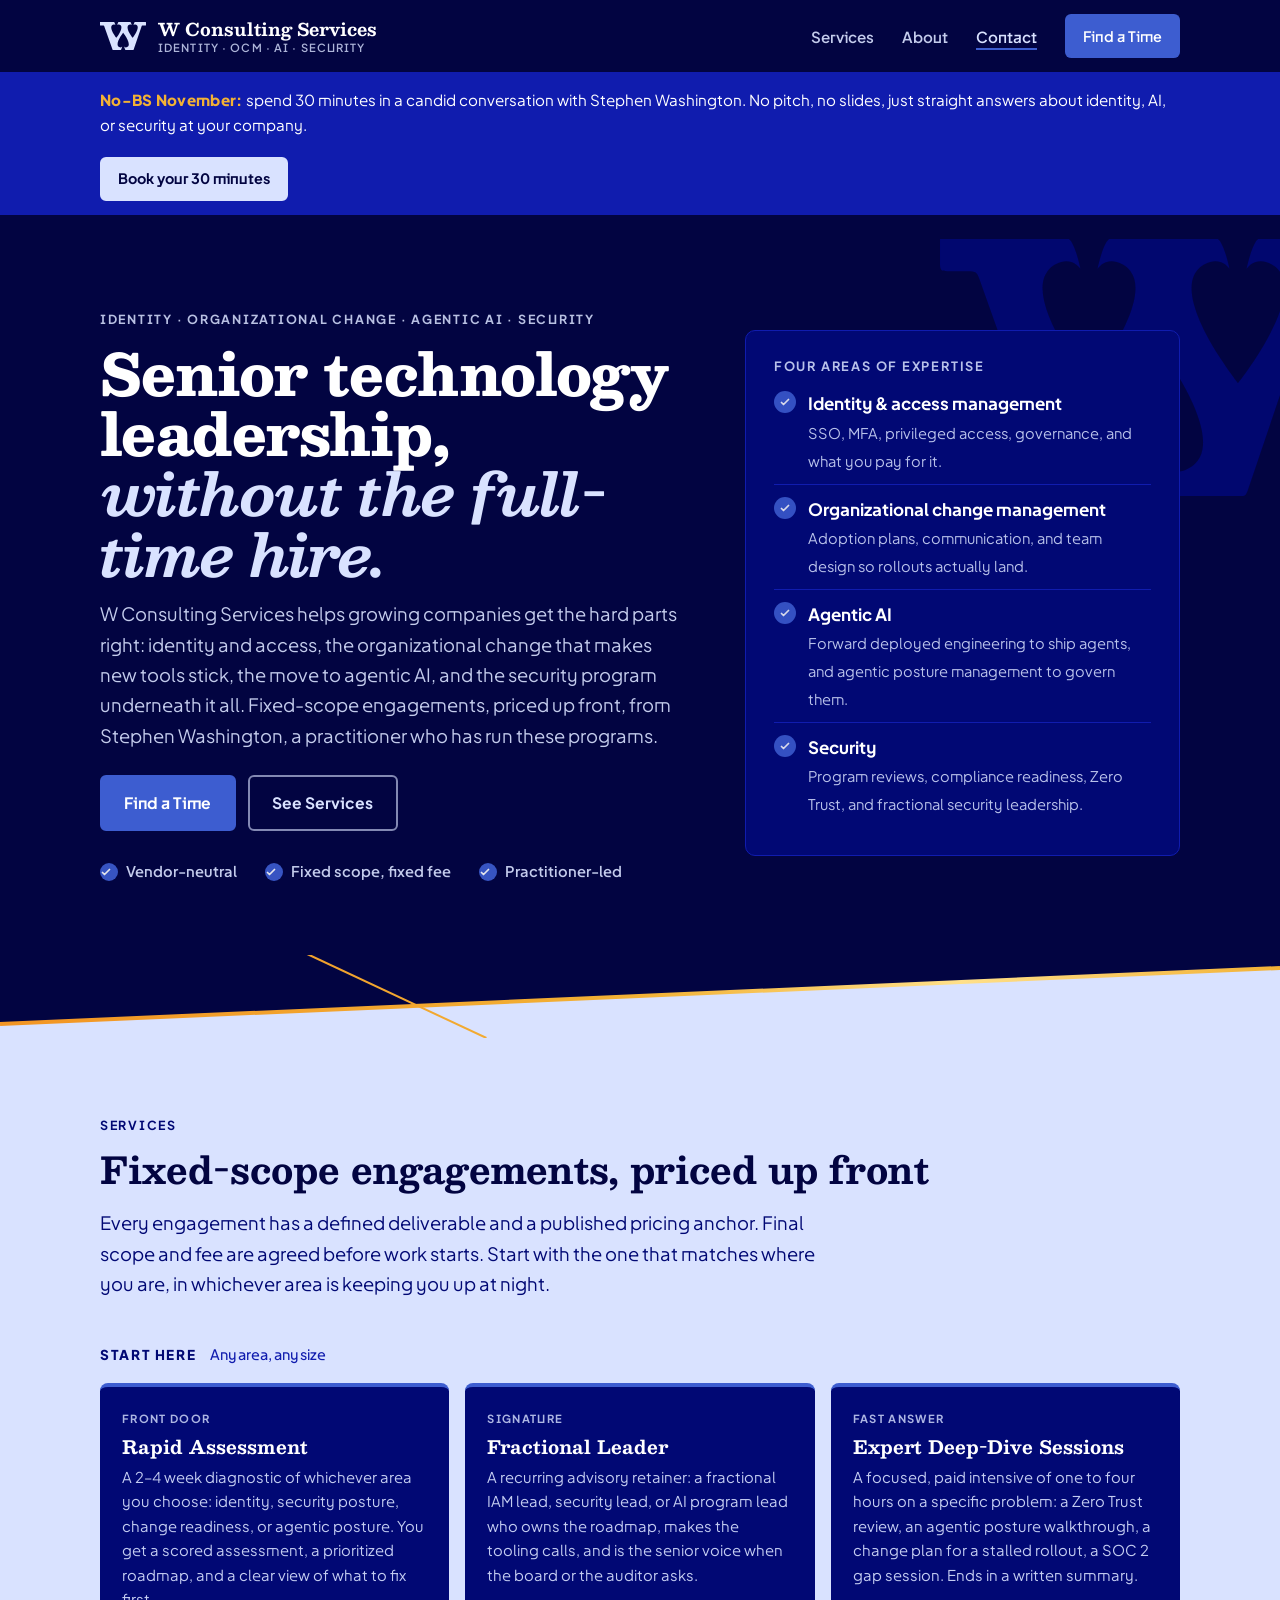
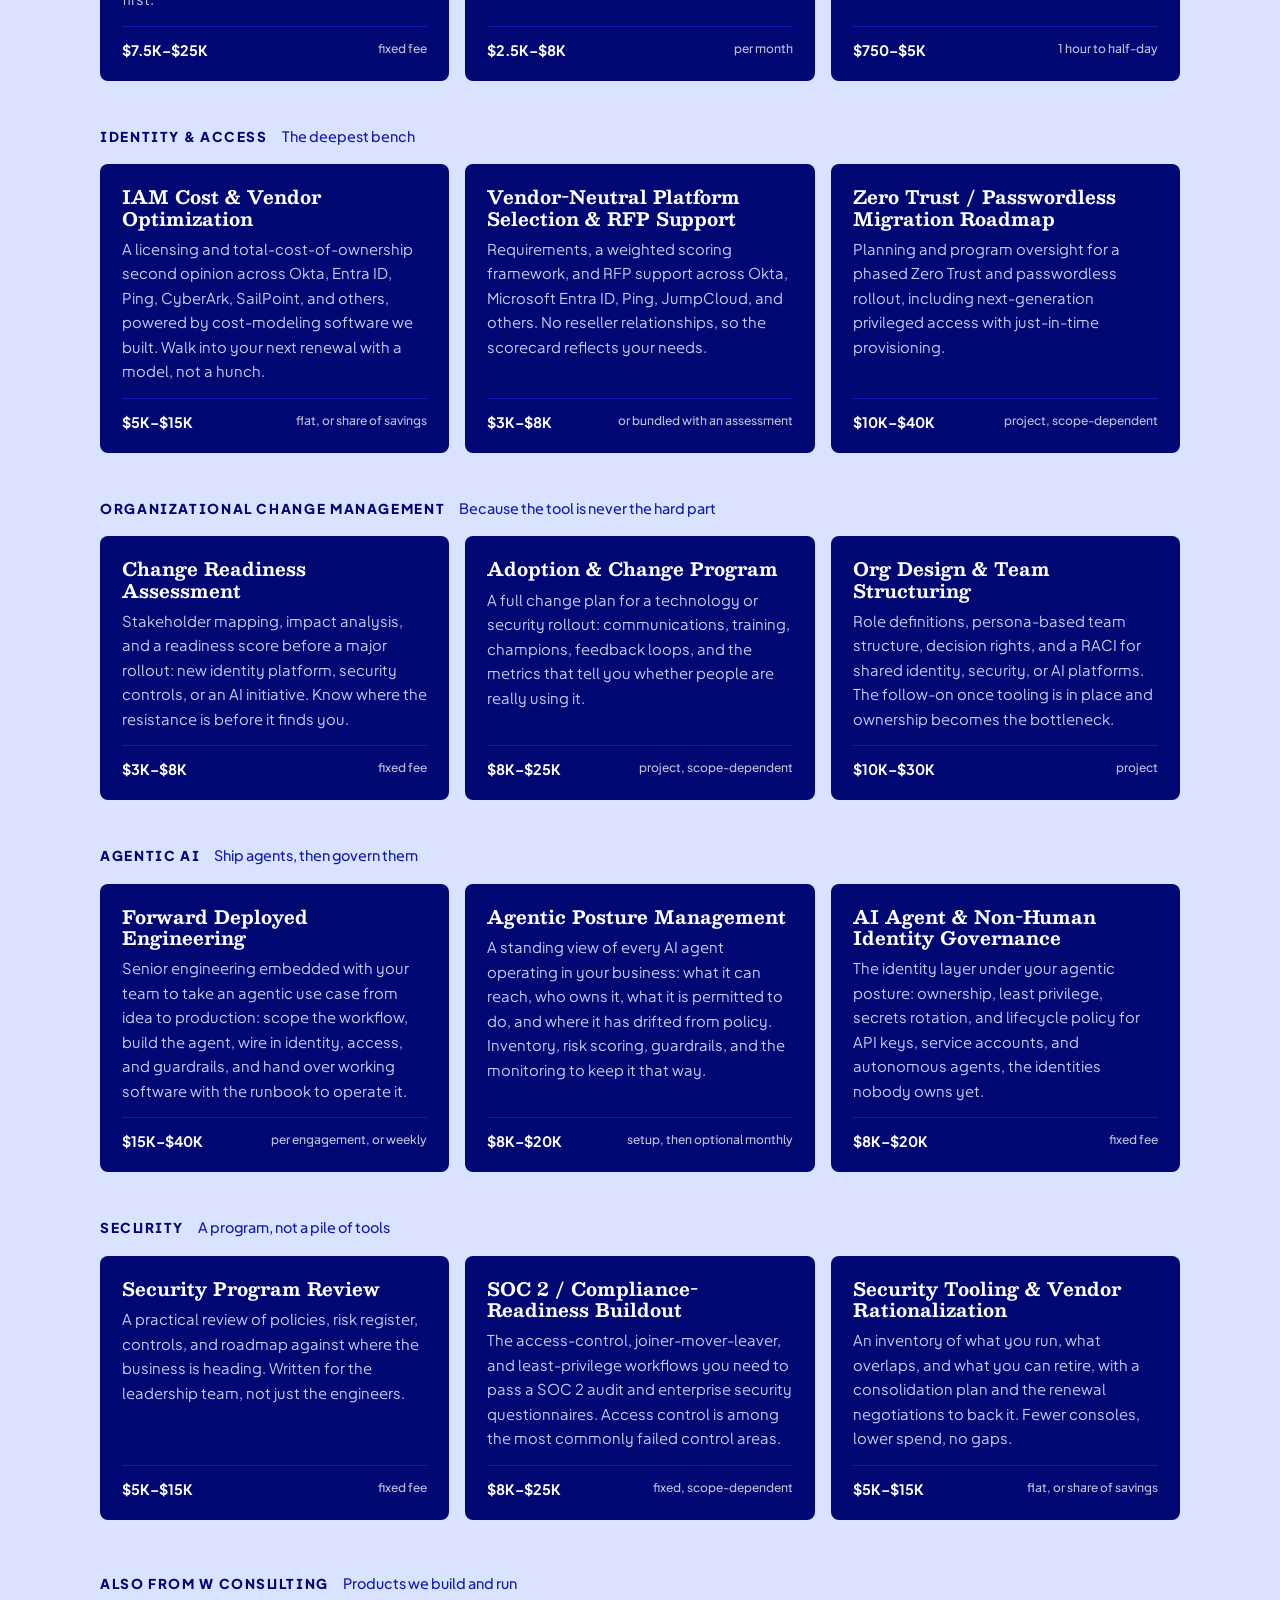
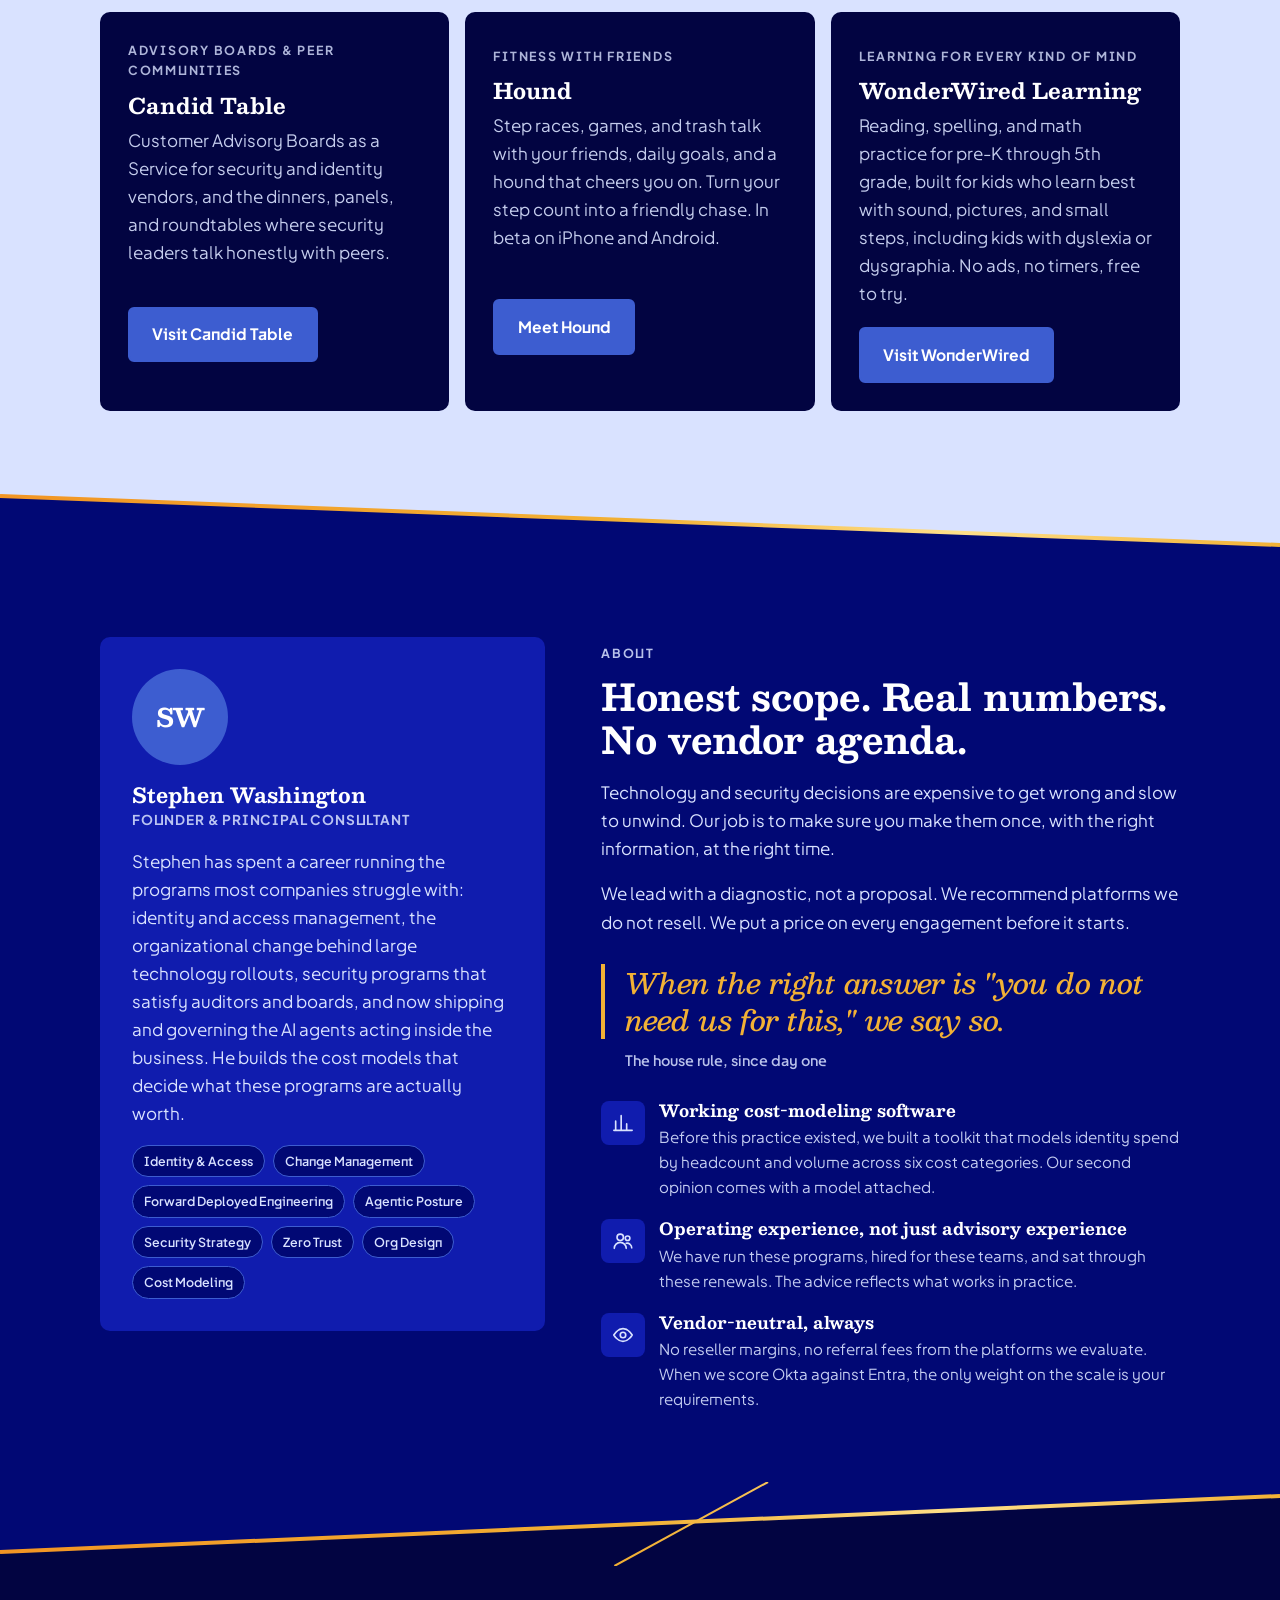
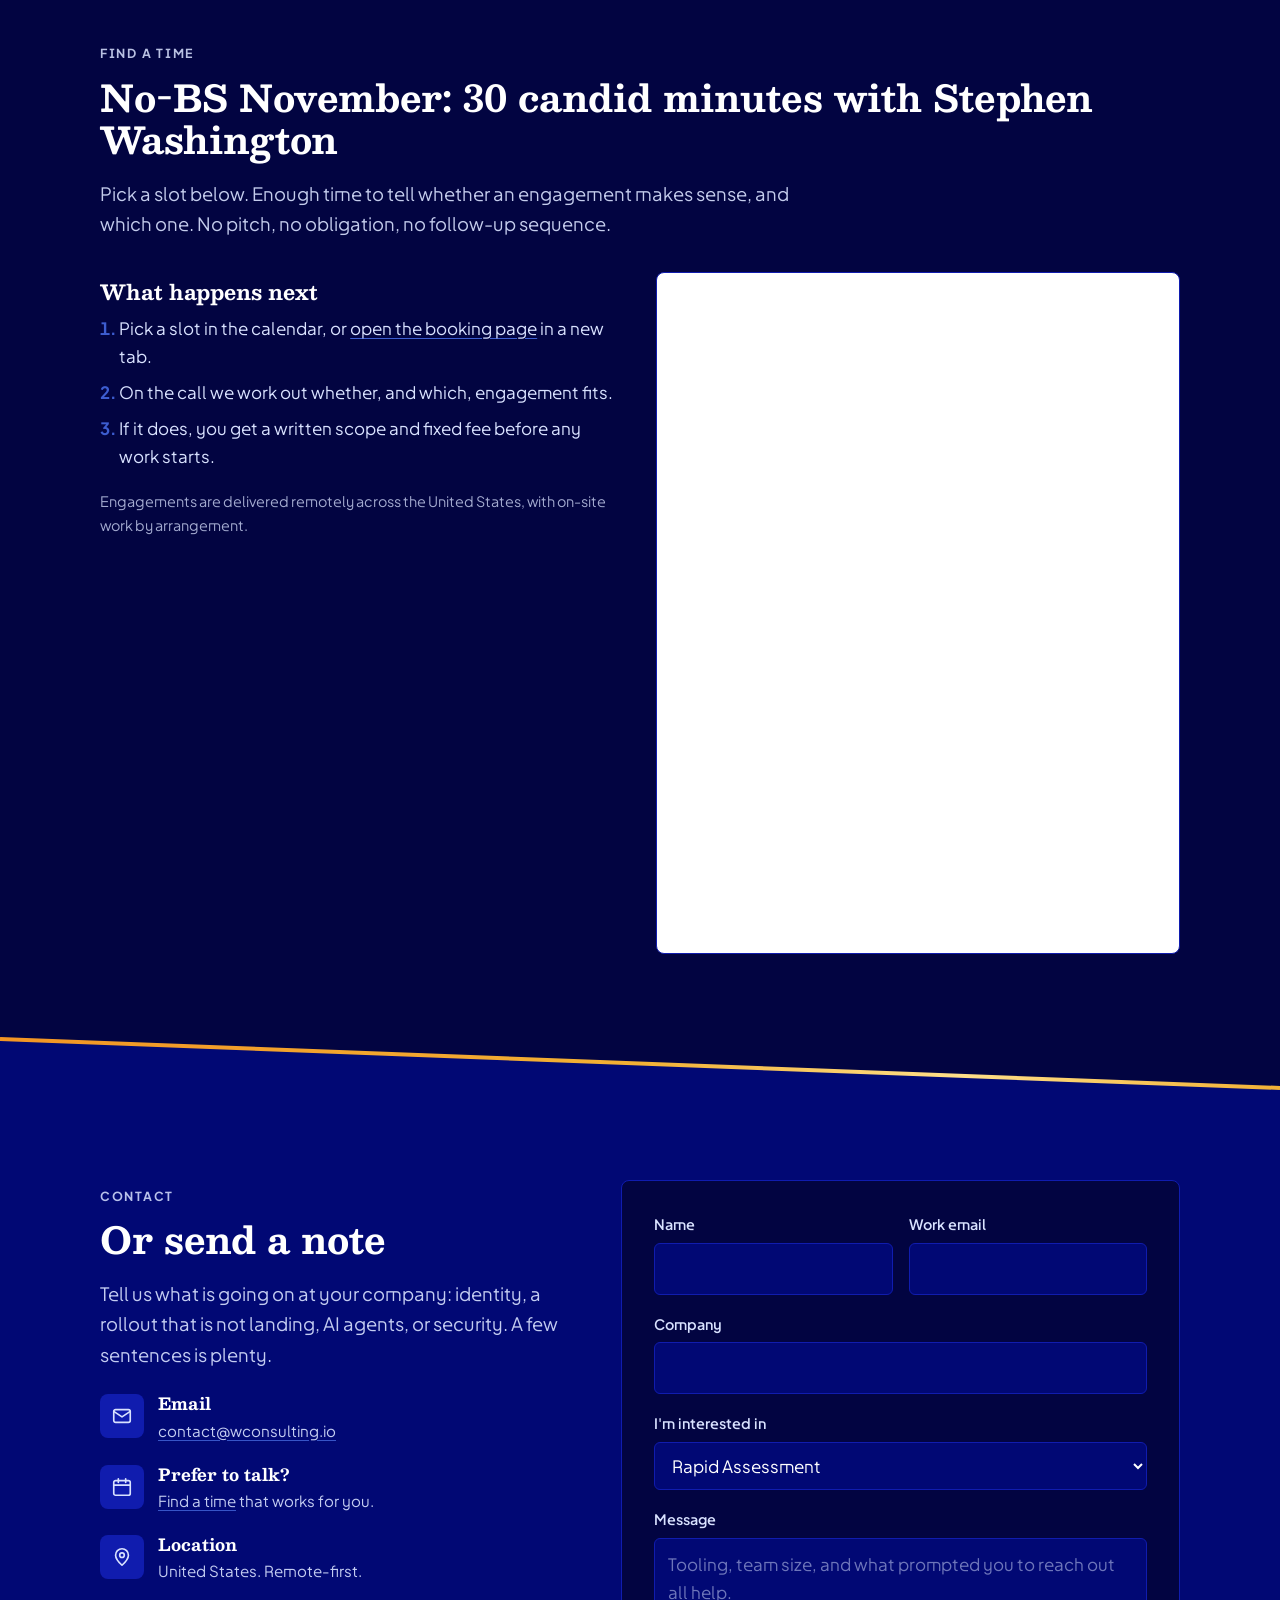
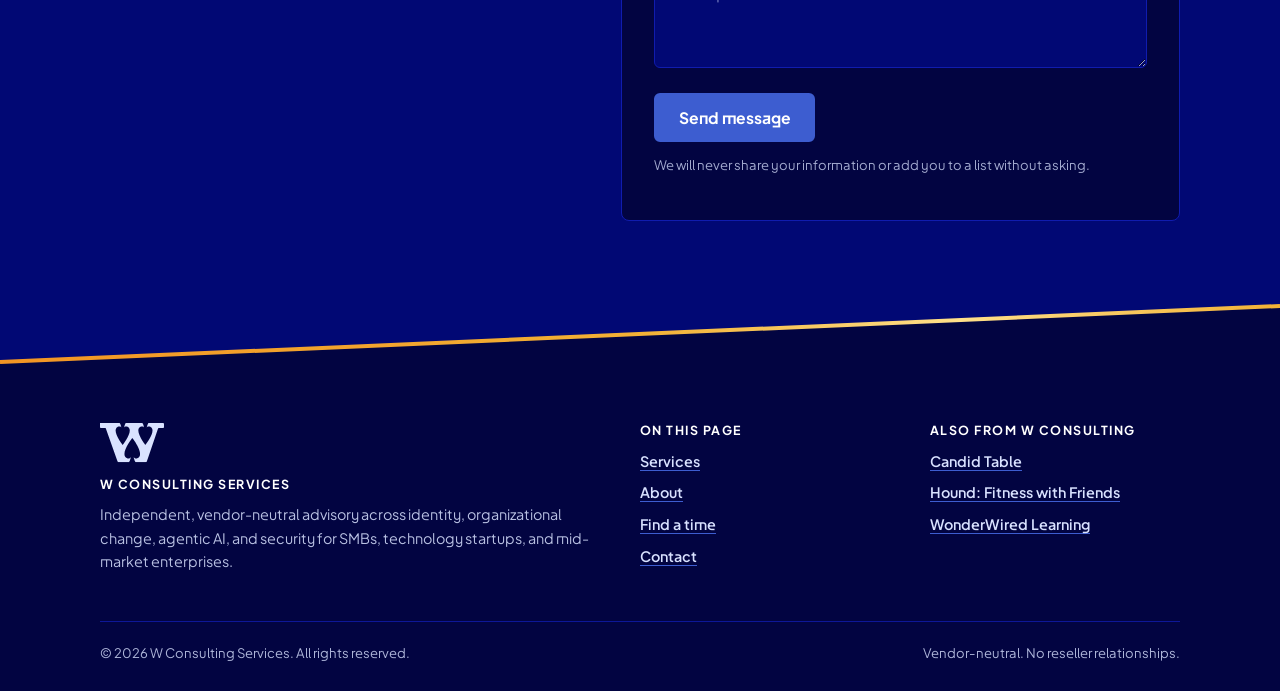
==== commit 3285cead: "Add WonderWired Learning card and lettermark favicon set Third "Also from W Consulting" card linking" ====
--- a/index.html
+++ b/index.html
@@ -10,7 +10,11 @@
 <link rel="preconnect" href="https://fonts.gstatic.com" crossorigin>
 <link href="https://fonts.googleapis.com/css2?family=Besley:ital,wght@0,500..900;1,500..900&display=swap" rel="stylesheet">
 <link rel="stylesheet" href="css/styles.css">
-<link rel="icon" href="data:image/svg+xml,%3Csvg xmlns='http://www.w3.org/2000/svg' viewBox='0 0 64 64'%3E%3Crect width='64' height='64' rx='12' fill='%23020441'/%3E%3Ctext x='32' y='46' font-family='Georgia,serif' font-size='40' font-weight='700' fill='%23D9E2FF' text-anchor='middle'%3EW%3C/text%3E%3C/svg%3E">
+<link rel="icon" href="/favicon.ico" sizes="32x32">
+<link rel="icon" href="/favicon.svg" type="image/svg+xml">
+<link rel="apple-touch-icon" href="/apple-touch-icon.png">
+<link rel="manifest" href="/site.webmanifest">
+<meta name="theme-color" content="#020441">
 </head>
 <body>
 <svg width="0" height="0" style="position:absolute" aria-hidden="true"><symbol id="lettermark" viewBox="0 0 197.16 120.84"><path d="M196.21.52c-.64-.34-1.78-.52-3.42-.52h-43.39c-.19.13-.38.3-.57.5-.21.23-.42.5-.62.81-2.44,3.71-4.3,12.67-4.3,12.67,1.24-1.55,2.59-2.5,3.95-3.01,4.11-1.54,8.41.88,10.55,3.01.36.35.68.73.97,1.12,1.5,1.98,2.21,4.42,2.33,7.15.32,7.54-3.91,17.31-8.73,25.85-6.03,10.69-12.98,19.44-13.07,19.49-.07-.04-4.45-5.55-9.27-13.16-7.34-11.58-15.69-28.02-11.36-37.4.25-.54.55-1.07.89-1.56.36-.53.77-1.03,1.24-1.49,2.14-2.12,6.43-4.54,10.54-3.01,1.37.51,2.72,1.46,3.96,3.01,0,0-2.48-12-5.48-13.98h-51.01c-.21.14-.42.33-.62.56-.17.19-.33.4-.5.64-2.47,3.65-4.36,12.78-4.36,12.78,1.24-1.55,2.59-2.5,3.95-3.01,4.11-1.54,8.41.88,10.55,3.01.36.36.68.74.98,1.13,10.79,14.33-19.31,52.37-19.48,52.48-.08-.05-6.28-7.86-12.06-17.74-5.44-9.3-10.48-20.42-9.67-28.59.23-2.33.94-4.42,2.25-6.16.3-.39.62-.77.98-1.13,2.14-2.12,6.44-4.54,10.55-3.01,1.37.51,2.71,1.46,3.95,3.01,0,0-2.48-12-5.48-13.98H0v11.77c0,1.48.21,2.41.64,2.78.42.37,1.38.56,2.86.56h9.06c2.23,0,3.63.23,4.21.68.58.45,1.17,1.47,1.75,3.06l35.06,98.58c.53,1.43,1.07,2.36,1.63,2.78.56.42,1.84.64,3.85.64,0,0,0,0,0,0h7.71s0,0,0,0h22.15c3.31-2.19,6.05-15.44,6.05-15.44-5.48,6.83-12.86,3.13-16.02,0-.55-.54-1.02-1.13-1.43-1.75-10.88-16.19,21.68-57.35,21.87-57.46.02.01.51.62,1.34,1.7,1.24,1.63,3.25,4.36,5.58,7.78,8.64,12.72,21.62,35.05,15.67,46.76-.55,1.08-1.26,2.08-2.15,2.97-3.15,3.13-10.54,6.83-16.02,0,0,0,2.74,13.25,6.05,15.44h21.78s0,0,0,0h8.11s0,0,0,0c1.69,0,2.78-.13,3.25-.4.48-.27.95-1.01,1.43-2.23l33.63-99.29c.48-1.43.95-2.42,1.43-2.98.48-.56,1.72-.84,3.74-.84h10.18c1.59,0,2.61-.18,3.06-.56.45-.37.68-1.32.68-2.86V3.58c0-1.7-.32-2.71-.95-3.06Z"/></symbol></svg>
@@ -200,6 +204,14 @@
           <p>Step races, games, and trash talk with your friends, daily goals, and a hound that cheers you on. Turn your step count into a friendly chase. In beta on iPhone and Android.</p>
         </div>
         <div class="btn-row"><a class="btn btn-primary" href="https://houndchallenge.net" target="_blank" rel="noopener">Meet Hound</a></div>
+      </div>
+      <div class="ct-band venture">
+        <div>
+          <span class="eyebrow">Learning for every kind of mind</span>
+          <h3>WonderWired Learning</h3>
+          <p>Reading, spelling, and math practice for pre-K through 5th grade, built for kids who learn best with sound, pictures, and small steps, including kids with dyslexia or dysgraphia. No ads, no timers, free to try.</p>
+        </div>
+        <div class="btn-row"><a class="btn btn-primary" href="https://www.wonderwiredlearning.com" target="_blank" rel="noopener">Visit WonderWired</a></div>
       </div>
     </div>
   </div>
@@ -325,6 +337,7 @@
         <ul>
           <li><a href="https://candidtable.com" target="_blank" rel="noopener">Candid Table</a></li>
           <li><a href="https://houndchallenge.net" target="_blank" rel="noopener">Hound: Fitness with Friends</a></li>
+          <li><a href="https://www.wonderwiredlearning.com" target="_blank" rel="noopener">WonderWired Learning</a></li>
         </ul>
       </div>
     </div>
--- a/css/styles.css
+++ b/css/styles.css
@@ -160,10 +160,10 @@
 .svc .price small { opacity: 0.75; font-weight: 500; }
 
 /* Ventures (Candid Table, Hound) */
-.venture-grid { display: grid; grid-template-columns: 1fr 1fr; gap: 16px; }
-.ct-band { background: var(--b5); color: var(--b1); border-radius: 10px; padding: 32px 34px; display: grid; grid-template-columns: 1fr; gap: 20px; align-items: start; }
+.venture-grid { display: grid; grid-template-columns: repeat(3, 1fr); gap: 16px; }
+.ct-band { background: var(--b5); color: var(--b1); border-radius: 10px; padding: 28px 28px; display: grid; grid-template-columns: 1fr; gap: 20px; align-items: start; }
 .ct-band .eyebrow { color: var(--b1); opacity: 0.8; }
-.ct-band h3 { color: var(--white); font-size: 1.5rem; margin-bottom: 8px; }
+.ct-band h3 { color: var(--white); font-size: 1.35rem; margin-bottom: 8px; }
 .ct-band p { margin: 0; opacity: 0.9; }
 .ct-band .btn-row { margin-top: 0; }
 
@@ -233,6 +233,7 @@
 @media (max-width: 960px) {
   .hero-grid, .about-grid, .contact-grid, .schedule-grid { grid-template-columns: 1fr; gap: 36px; }
   .svc-grid { grid-template-columns: 1fr 1fr; }
+  .venture-grid { grid-template-columns: 1fr; }
   .footer-grid { grid-template-columns: 1fr 1fr; }
   .hero .wm { width: 320px; right: -90px; top: 10px; }
 }
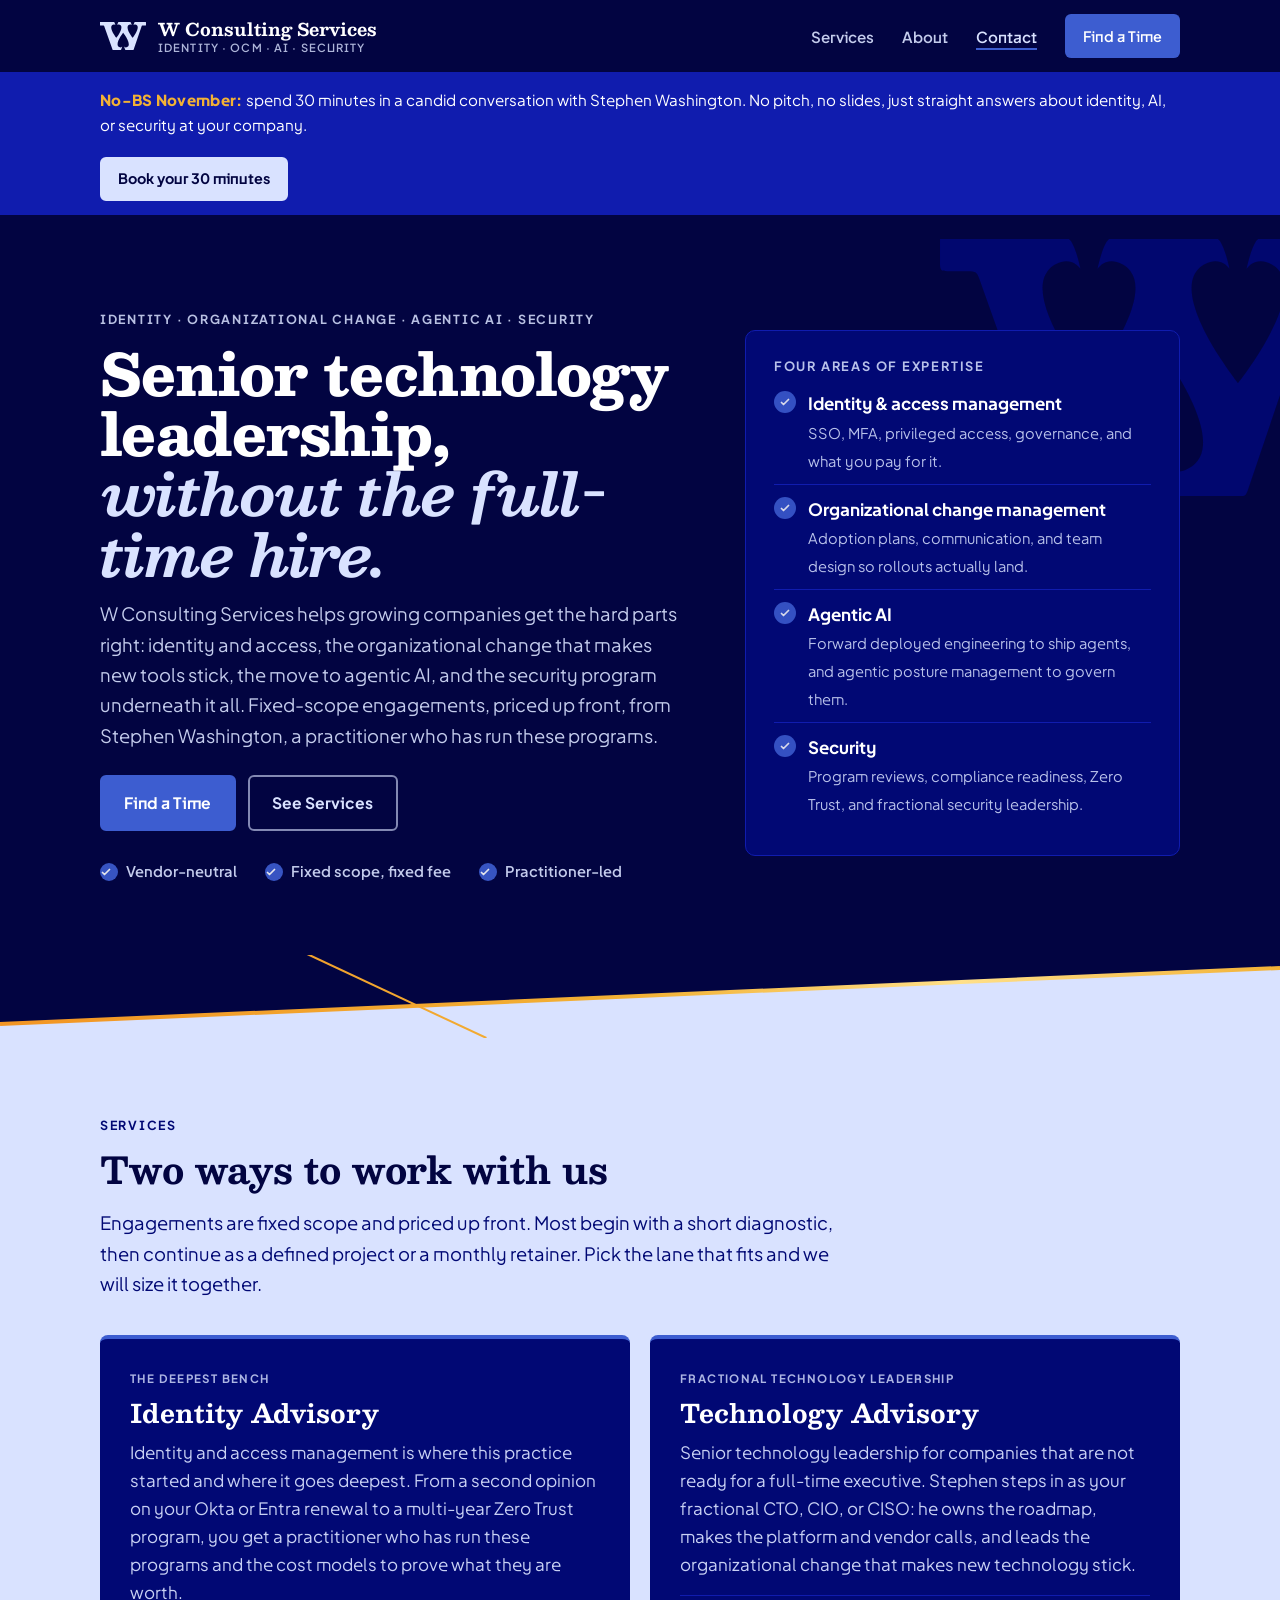
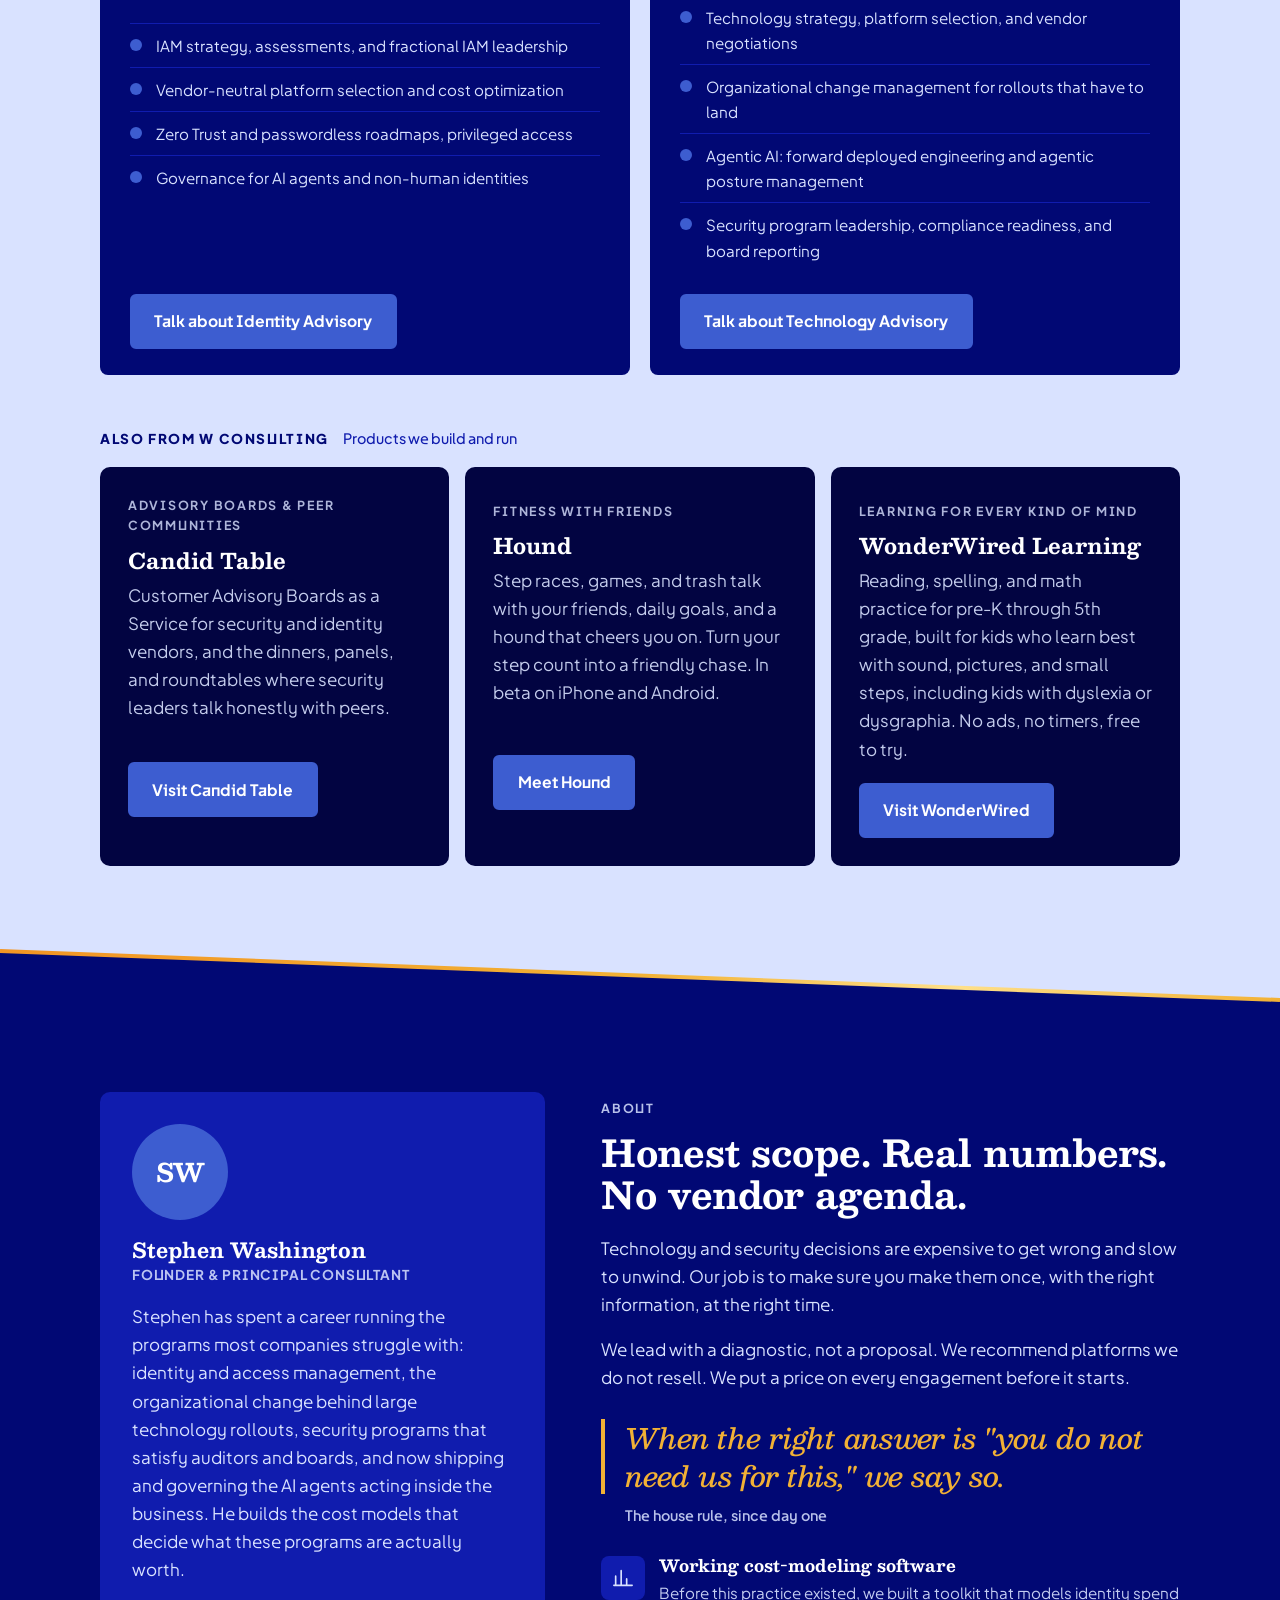
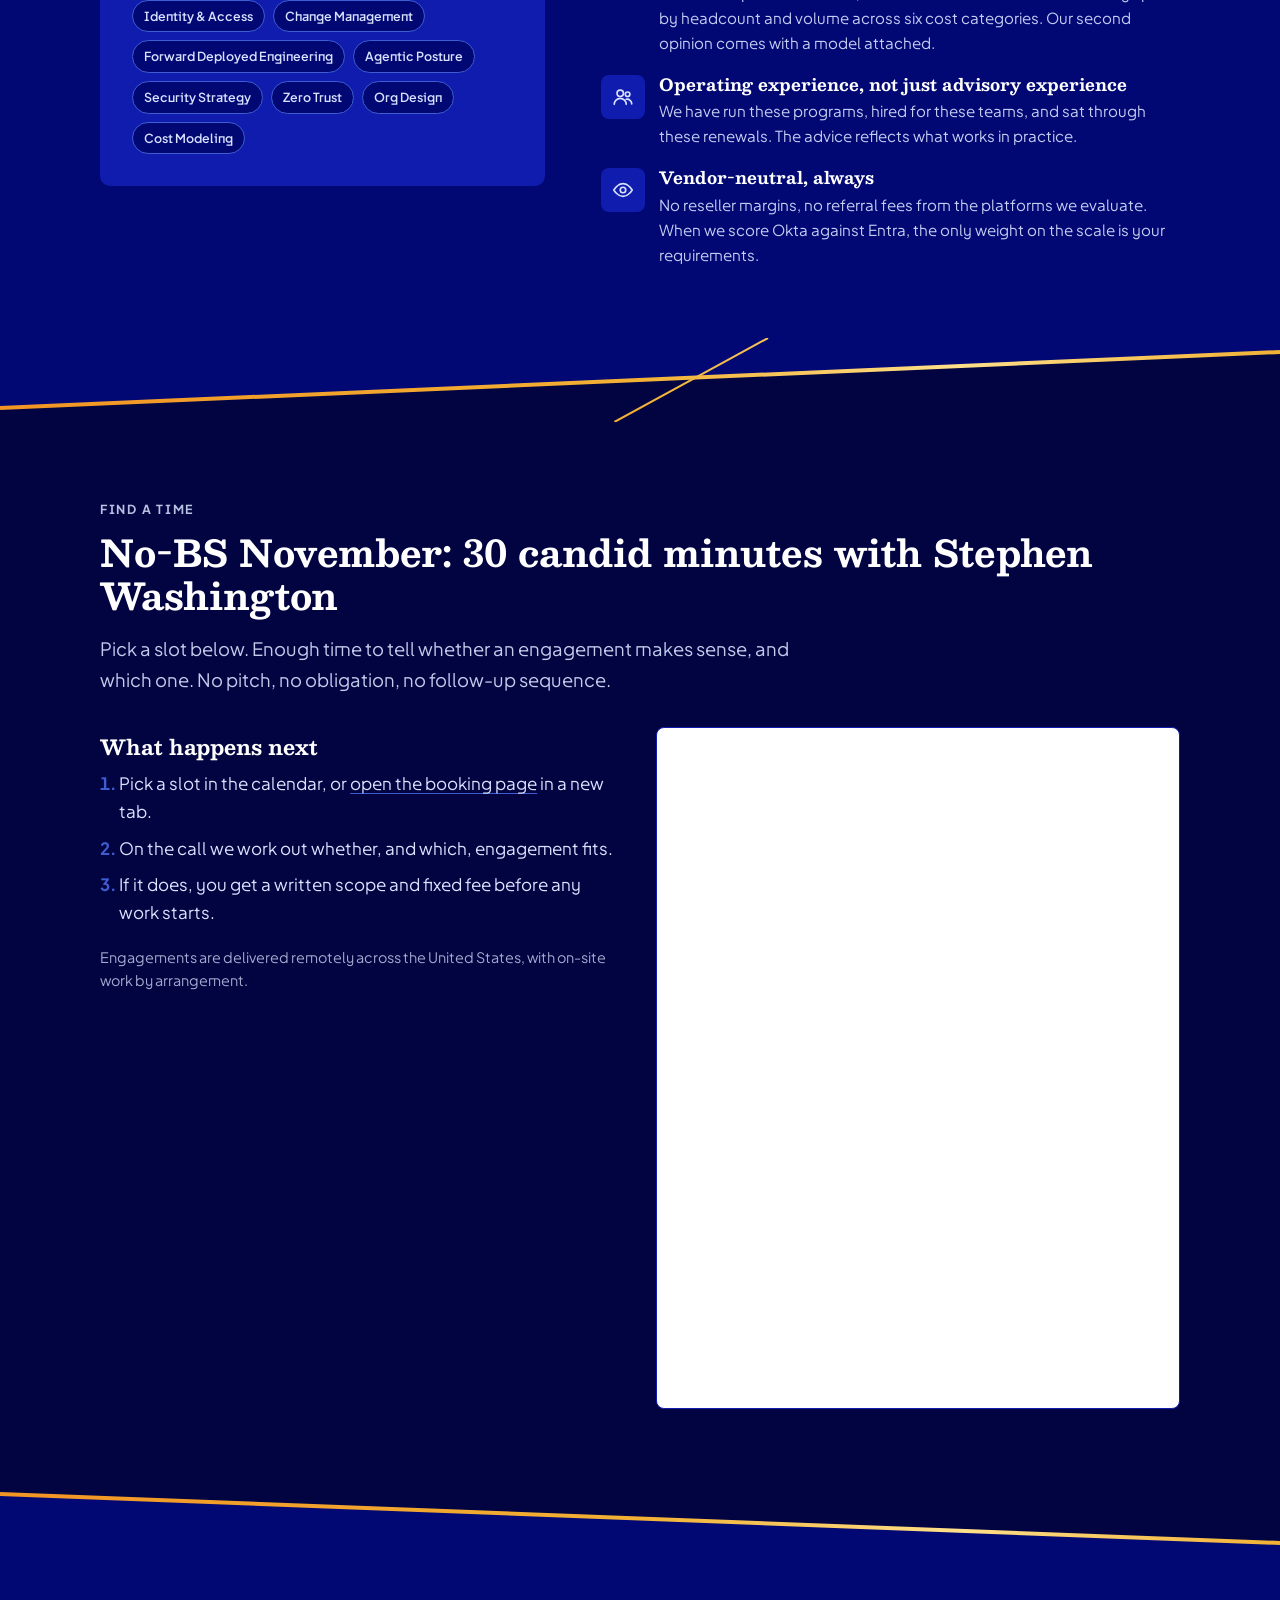
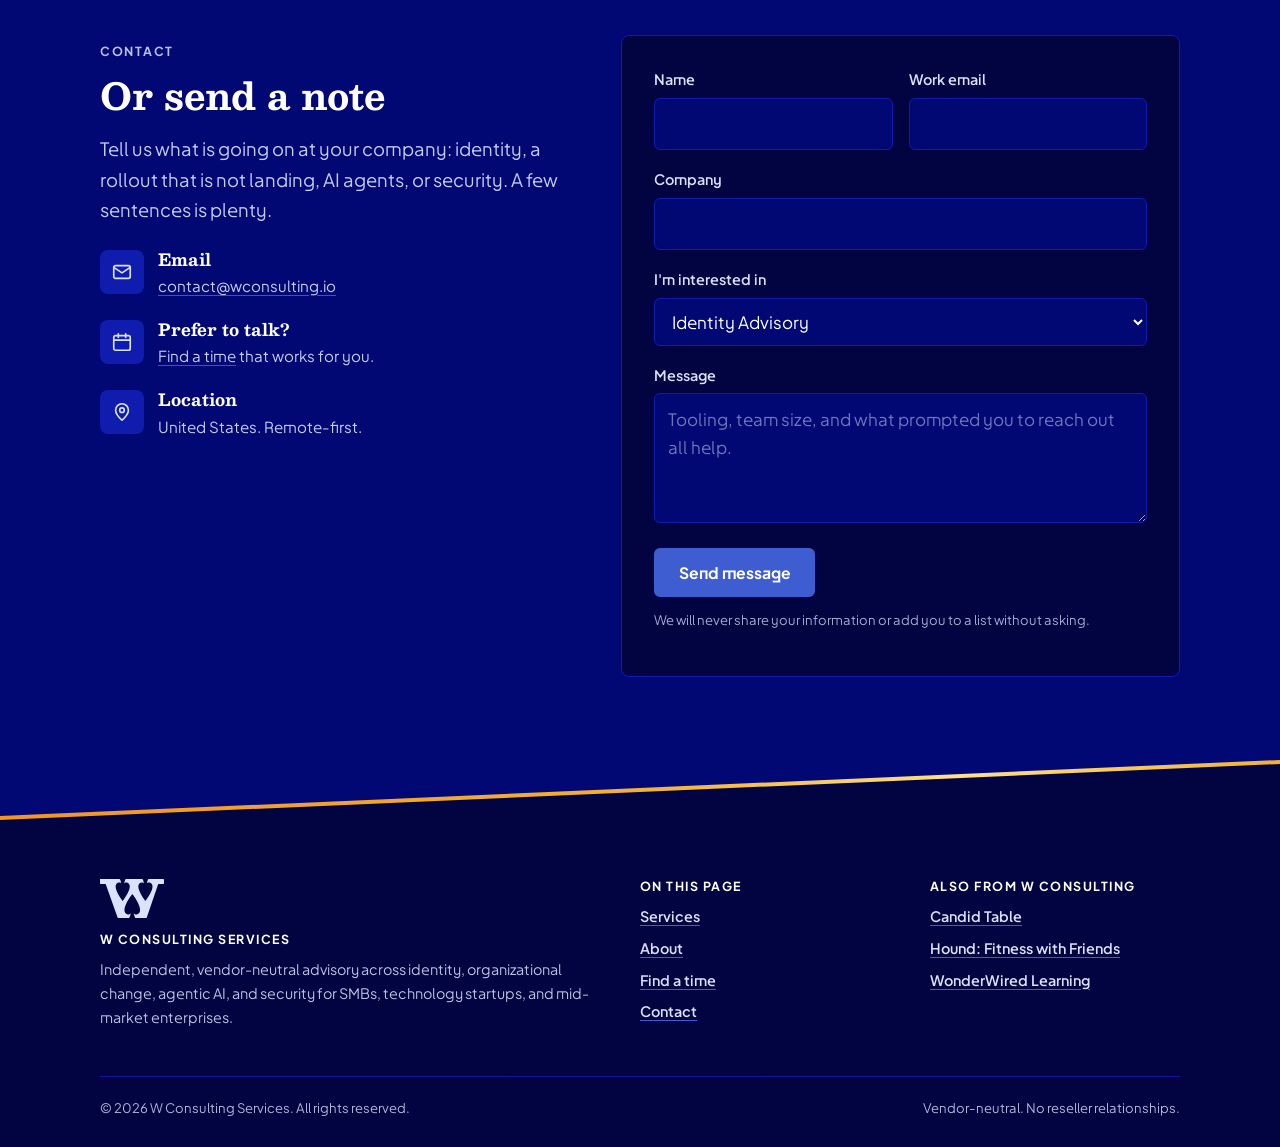
==== commit df17886a: "Narrow homepage to Identity and Technology Advisory; move priced catalog to unlinked page The Servic" ====
--- a/index.html
+++ b/index.html
@@ -74,117 +74,34 @@
 <section class="section band" id="services">
   <div class="container">
     <span class="eyebrow">Services</span>
-    <h2>Fixed-scope engagements, priced up front</h2>
-    <p class="lead">Every engagement has a defined deliverable and a published pricing anchor. Final scope and fee are agreed before work starts. Start with the one that matches where you are, in whichever area is keeping you up at night.</p>
-
-    <div class="seg-head"><h3>Start here</h3><span>Any area, any size</span></div>
-    <div class="svc-grid">
-        <div class="svc featured">
-          <div class="tagline">Front door</div>
-          <h4>Rapid Assessment</h4>
-          <p>A 2&ndash;4 week diagnostic of whichever area you choose: identity, security posture, change readiness, or agentic posture. You get a scored assessment, a prioritized roadmap, and a clear view of what to fix first.</p>
-          <div class="price"><span>$7.5K&ndash;$25K</span><small>fixed fee</small></div>
-        </div>
-        <div class="svc featured">
-          <div class="tagline">Signature</div>
-          <h4>Fractional Leader</h4>
-          <p>A recurring advisory retainer: a fractional IAM lead, security lead, or AI program lead who owns the roadmap, makes the tooling calls, and is the senior voice when the board or the auditor asks.</p>
-          <div class="price"><span>$2.5K&ndash;$8K</span><small>per month</small></div>
-        </div>
-        <div class="svc featured">
-          <div class="tagline">Fast answer</div>
-          <h4>Expert Deep-Dive Sessions</h4>
-          <p>A focused, paid intensive of one to four hours on a specific problem: a Zero Trust review, an agentic posture walkthrough, a change plan for a stalled rollout, a SOC 2 gap session. Ends in a written summary.</p>
-          <div class="price"><span>$750&ndash;$5K</span><small>1 hour to half-day</small></div>
-        </div>
-    </div>
-
-    <div class="seg-head"><h3>Identity &amp; access</h3><span>The deepest bench</span></div>
-    <div class="svc-grid">
-        <div class="svc">
-          
-          <h4>IAM Cost &amp; Vendor Optimization</h4>
-          <p>A licensing and total-cost-of-ownership second opinion across Okta, Entra ID, Ping, CyberArk, SailPoint, and others, powered by cost-modeling software we built. Walk into your next renewal with a model, not a hunch.</p>
-          <div class="price"><span>$5K&ndash;$15K</span><small>flat, or share of savings</small></div>
-        </div>
-        <div class="svc">
-          
-          <h4>Vendor-Neutral Platform Selection &amp; RFP Support</h4>
-          <p>Requirements, a weighted scoring framework, and RFP support across Okta, Microsoft Entra ID, Ping, JumpCloud, and others. No reseller relationships, so the scorecard reflects your needs.</p>
-          <div class="price"><span>$3K&ndash;$8K</span><small>or bundled with an assessment</small></div>
-        </div>
-        <div class="svc">
-          
-          <h4>Zero Trust / Passwordless Migration Roadmap</h4>
-          <p>Planning and program oversight for a phased Zero Trust and passwordless rollout, including next-generation privileged access with just-in-time provisioning.</p>
-          <div class="price"><span>$10K&ndash;$40K</span><small>project, scope-dependent</small></div>
-        </div>
-    </div>
-
-    <div class="seg-head"><h3>Organizational change management</h3><span>Because the tool is never the hard part</span></div>
-    <div class="svc-grid">
-        <div class="svc">
-          
-          <h4>Change Readiness Assessment</h4>
-          <p>Stakeholder mapping, impact analysis, and a readiness score before a major rollout: new identity platform, security controls, or an AI initiative. Know where the resistance is before it finds you.</p>
-          <div class="price"><span>$3K&ndash;$8K</span><small>fixed fee</small></div>
-        </div>
-        <div class="svc">
-          
-          <h4>Adoption &amp; Change Program</h4>
-          <p>A full change plan for a technology or security rollout: communications, training, champions, feedback loops, and the metrics that tell you whether people are really using it.</p>
-          <div class="price"><span>$8K&ndash;$25K</span><small>project, scope-dependent</small></div>
-        </div>
-        <div class="svc">
-          
-          <h4>Org Design &amp; Team Structuring</h4>
-          <p>Role definitions, persona-based team structure, decision rights, and a RACI for shared identity, security, or AI platforms. The follow-on once tooling is in place and ownership becomes the bottleneck.</p>
-          <div class="price"><span>$10K&ndash;$30K</span><small>project</small></div>
-        </div>
-    </div>
-
-    <div class="seg-head"><h3>Agentic AI</h3><span>Ship agents, then govern them</span></div>
-    <div class="svc-grid">
-        <div class="svc">
-          
-          <h4>Forward Deployed Engineering</h4>
-          <p>Senior engineering embedded with your team to take an agentic use case from idea to production: scope the workflow, build the agent, wire in identity, access, and guardrails, and hand over working software with the runbook to operate it.</p>
-          <div class="price"><span>$15K&ndash;$40K</span><small>per engagement, or weekly</small></div>
-        </div>
-        <div class="svc">
-          
-          <h4>Agentic Posture Management</h4>
-          <p>A standing view of every AI agent operating in your business: what it can reach, who owns it, what it is permitted to do, and where it has drifted from policy. Inventory, risk scoring, guardrails, and the monitoring to keep it that way.</p>
-          <div class="price"><span>$8K&ndash;$20K</span><small>setup, then optional monthly</small></div>
-        </div>
-        <div class="svc">
-          
-          <h4>AI Agent &amp; Non-Human Identity Governance</h4>
-          <p>The identity layer under your agentic posture: ownership, least privilege, secrets rotation, and lifecycle policy for API keys, service accounts, and autonomous agents, the identities nobody owns yet.</p>
-          <div class="price"><span>$8K&ndash;$20K</span><small>fixed fee</small></div>
-        </div>
-    </div>
-
-    <div class="seg-head"><h3>Security</h3><span>A program, not a pile of tools</span></div>
-    <div class="svc-grid">
-        <div class="svc">
-          
-          <h4>Security Program Review</h4>
-          <p>A practical review of policies, risk register, controls, and roadmap against where the business is heading. Written for the leadership team, not just the engineers.</p>
-          <div class="price"><span>$5K&ndash;$15K</span><small>fixed fee</small></div>
-        </div>
-        <div class="svc">
-          
-          <h4>SOC 2 / Compliance-Readiness Buildout</h4>
-          <p>The access-control, joiner-mover-leaver, and least-privilege workflows you need to pass a SOC 2 audit and enterprise security questionnaires. Access control is among the most commonly failed control areas.</p>
-          <div class="price"><span>$8K&ndash;$25K</span><small>fixed, scope-dependent</small></div>
-        </div>
-        <div class="svc">
-          
-          <h4>Security Tooling &amp; Vendor Rationalization</h4>
-          <p>An inventory of what you run, what overlaps, and what you can retire, with a consolidation plan and the renewal negotiations to back it. Fewer consoles, lower spend, no gaps.</p>
-          <div class="price"><span>$5K&ndash;$15K</span><small>flat, or share of savings</small></div>
-        </div>
+    <h2>Two ways to work with us</h2>
+    <p class="lead">Engagements are fixed scope and priced up front. Most begin with a short diagnostic, then continue as a defined project or a monthly retainer. Pick the lane that fits and we will size it together.</p>
+
+    <div class="offer-grid">
+      <div class="offer">
+        <div class="tagline">The deepest bench</div>
+        <h3>Identity Advisory</h3>
+        <p>Identity and access management is where this practice started and where it goes deepest. From a second opinion on your Okta or Entra renewal to a multi-year Zero Trust program, you get a practitioner who has run these programs and the cost models to prove what they are worth.</p>
+        <ul>
+          <li>IAM strategy, assessments, and fractional IAM leadership</li>
+          <li>Vendor-neutral platform selection and cost optimization</li>
+          <li>Zero Trust and passwordless roadmaps, privileged access</li>
+          <li>Governance for AI agents and non-human identities</li>
+        </ul>
+        <div class="btn-row"><a class="btn btn-primary" href="#schedule">Talk about Identity Advisory</a></div>
+      </div>
+      <div class="offer">
+        <div class="tagline">Fractional technology leadership</div>
+        <h3>Technology Advisory</h3>
+        <p>Senior technology leadership for companies that are not ready for a full-time executive. Stephen steps in as your fractional CTO, CIO, or CISO: he owns the roadmap, makes the platform and vendor calls, and leads the organizational change that makes new technology stick.</p>
+        <ul>
+          <li>Technology strategy, platform selection, and vendor negotiations</li>
+          <li>Organizational change management for rollouts that have to land</li>
+          <li>Agentic AI: forward deployed engineering and agentic posture management</li>
+          <li>Security program leadership, compliance readiness, and board reporting</li>
+        </ul>
+        <div class="btn-row"><a class="btn btn-primary" href="#schedule">Talk about Technology Advisory</a></div>
+      </div>
     </div>
 
 <div class="seg-head" style="margin-top:52px"><h3>Also from W Consulting</h3><span>Products we build and run</span></div>
@@ -289,20 +206,8 @@
       <label for="company">Company</label><input id="company" name="company" type="text" autocomplete="organization">
       <label for="topic">I'm interested in</label>
       <select id="topic" name="topic">
-        <option value="Rapid Assessment">Rapid Assessment</option>
-        <option value="Fractional Leader">Fractional leader (IAM, security, or AI)</option>
-        <option value="Expert deep-dive session">Expert deep-dive session</option>
-        <option value="Cost and vendor optimization">IAM cost &amp; vendor optimization</option>
-        <option value="Platform selection">Platform selection &amp; RFP support</option>
-        <option value="Zero Trust / passwordless roadmap">Zero Trust / passwordless roadmap</option>
-        <option value="Change readiness or adoption program">Change readiness / adoption program</option>
-        <option value="Org design">Org design &amp; team structuring</option>
-        <option value="Forward Deployed Engineering">Forward deployed engineering (agentic AI)</option>
-        <option value="Agentic Posture Management">Agentic posture management</option>
-        <option value="AI agent / non-human identity governance">AI agent / non-human identity governance</option>
-        <option value="Security program review">Security program review</option>
-        <option value="SOC 2 / compliance readiness">SOC 2 / compliance-readiness buildout</option>
-        <option value="Security tooling rationalization">Security tooling &amp; vendor rationalization</option>
+        <option value="Identity Advisory">Identity Advisory</option>
+        <option value="Technology Advisory">Technology Advisory (fractional CTO / CIO / CISO)</option>
         <option value="Something else">Something else</option>
       </select>
       <label for="message">Message</label>
--- a/css/styles.css
+++ b/css/styles.css
@@ -159,6 +159,23 @@
 .svc .price { margin-top: 14px; padding-top: 12px; border-top: 1px solid var(--b3); font-weight: 700; color: var(--white); font-size: 0.9rem; display: flex; justify-content: space-between; gap: 10px; }
 .svc .price small { opacity: 0.75; font-weight: 500; }
 
+/* Homepage offerings (two lanes) */
+.offer-grid { display: grid; grid-template-columns: 1fr 1fr; gap: 20px; margin-top: 36px; }
+.offer { background: var(--b4); color: var(--b1); border-radius: var(--radius); padding: 30px 30px 26px; border-top: 4px solid var(--b2); display: flex; flex-direction: column; }
+.offer .tagline { font-size: 0.72rem; font-weight: 700; letter-spacing: 0.12em; text-transform: uppercase; opacity: 0.8; margin-bottom: 10px; }
+.offer h3 { color: var(--white); font-size: 1.6rem; margin-bottom: 10px; }
+.offer p { opacity: 0.92; }
+.offer ul { list-style: none; margin: 0; padding: 0; flex: 1; }
+.offer li { position: relative; padding: 9px 0 9px 26px; border-top: 1px solid var(--b3); font-size: 0.95rem; }
+.offer li::before { content: ""; position: absolute; left: 0; top: 15px; width: 12px; height: 12px; border-radius: 50%; background: var(--b2); }
+.offer .btn-row { margin-top: 22px; }
+
+/* Secondary page intro (engagement catalog) */
+.page-intro { background: var(--b5); position: relative; overflow: hidden; padding: 72px 0 56px; }
+.page-intro .wm { position: absolute; right: -80px; top: 10px; width: 360px; color: var(--b4); opacity: 0.9; pointer-events: none; }
+.page-intro .container { position: relative; }
+.page-intro h1 { font-size: clamp(2rem, 4.5vw, 3rem); margin-bottom: 0.8rem; }
+
 /* Ventures (Candid Table, Hound) */
 .venture-grid { display: grid; grid-template-columns: repeat(3, 1fr); gap: 16px; }
 .ct-band { background: var(--b5); color: var(--b1); border-radius: 10px; padding: 28px 28px; display: grid; grid-template-columns: 1fr; gap: 20px; align-items: start; }
@@ -253,7 +270,7 @@
   .nav-toggle.open span:nth-child(1) { transform: translateY(7px) rotate(45deg); }
   .nav-toggle.open span:nth-child(2) { opacity: 0; }
   .nav-toggle.open span:nth-child(3) { transform: translateY(-7px) rotate(-45deg); }
-  .svc-grid, .venture-grid, .features, .form-row, .footer-grid { grid-template-columns: 1fr; }
+  .svc-grid, .venture-grid, .offer-grid, .features, .form-row, .footer-grid { grid-template-columns: 1fr; }
   .ct-band { padding: 28px 22px; }
   .brand-name small { font-size: 0.62rem; letter-spacing: 0.06em; }
   .brand-logo { width: 40px; }
